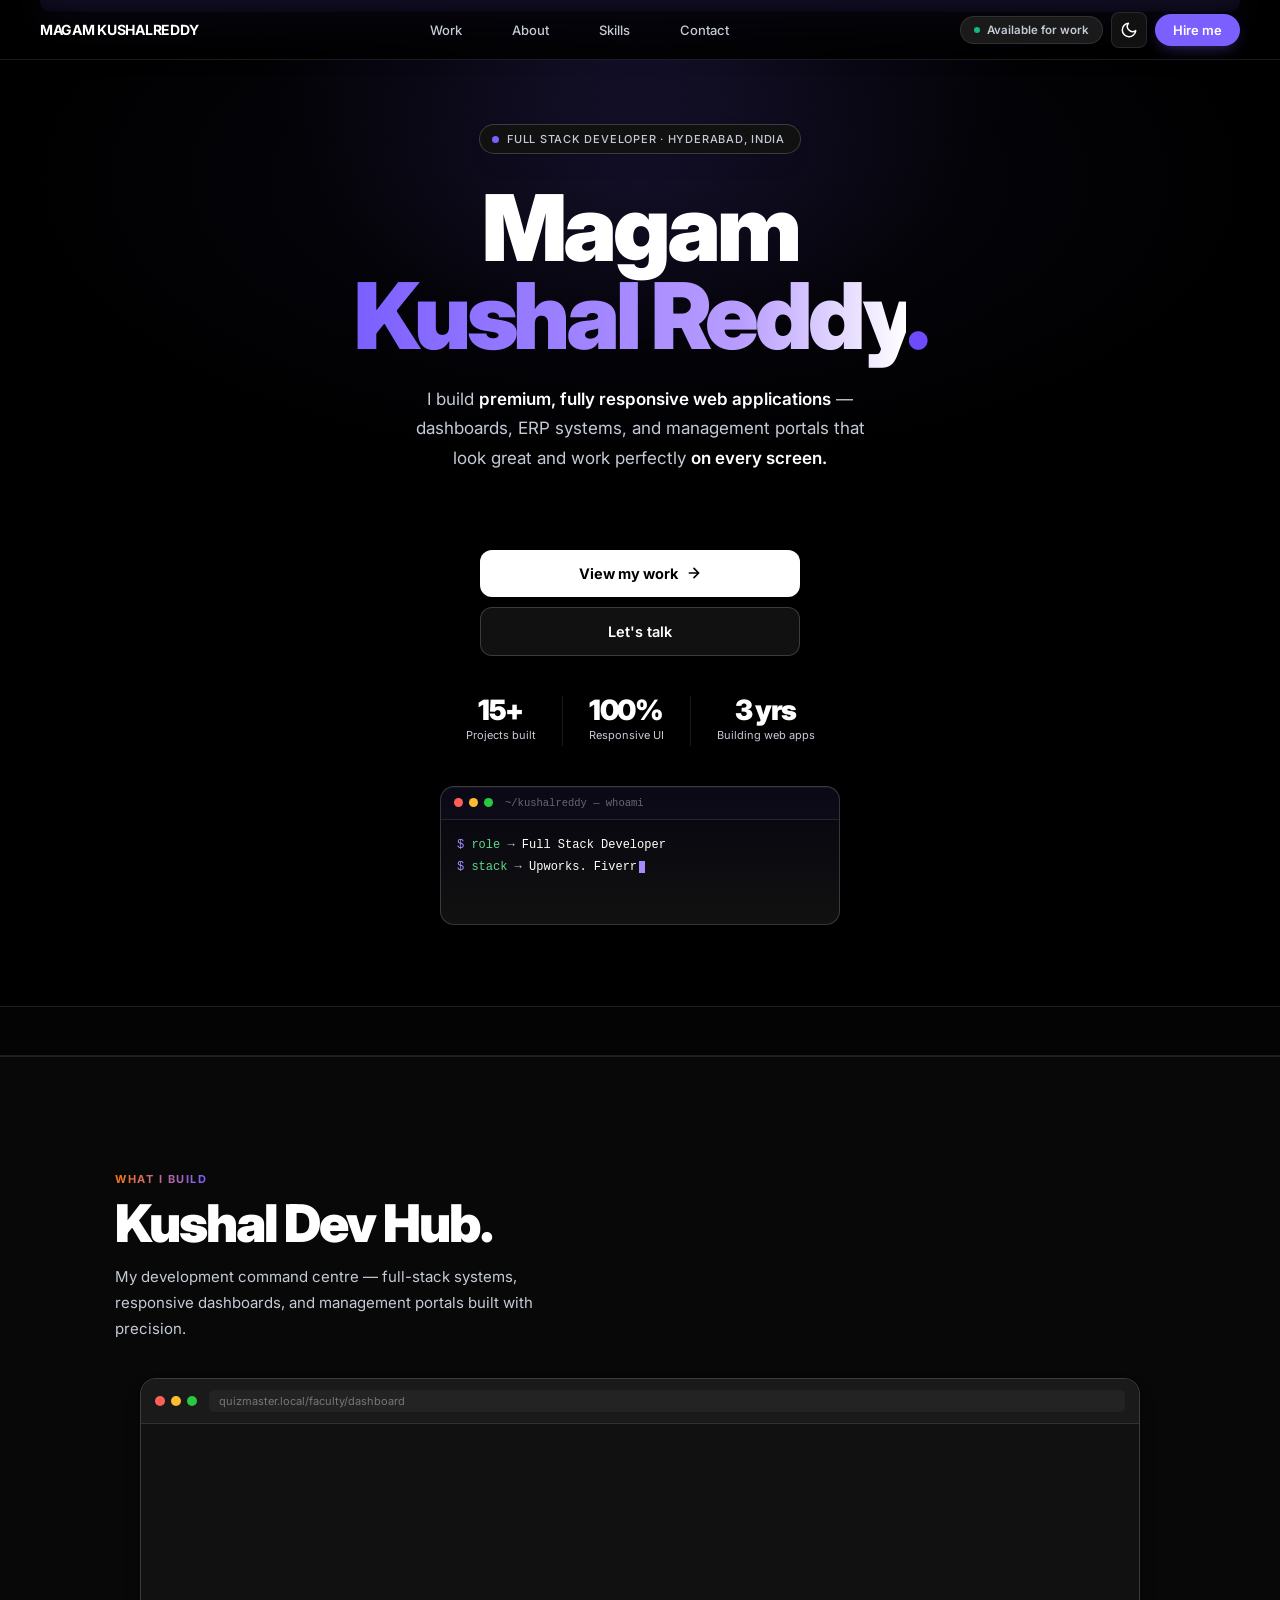
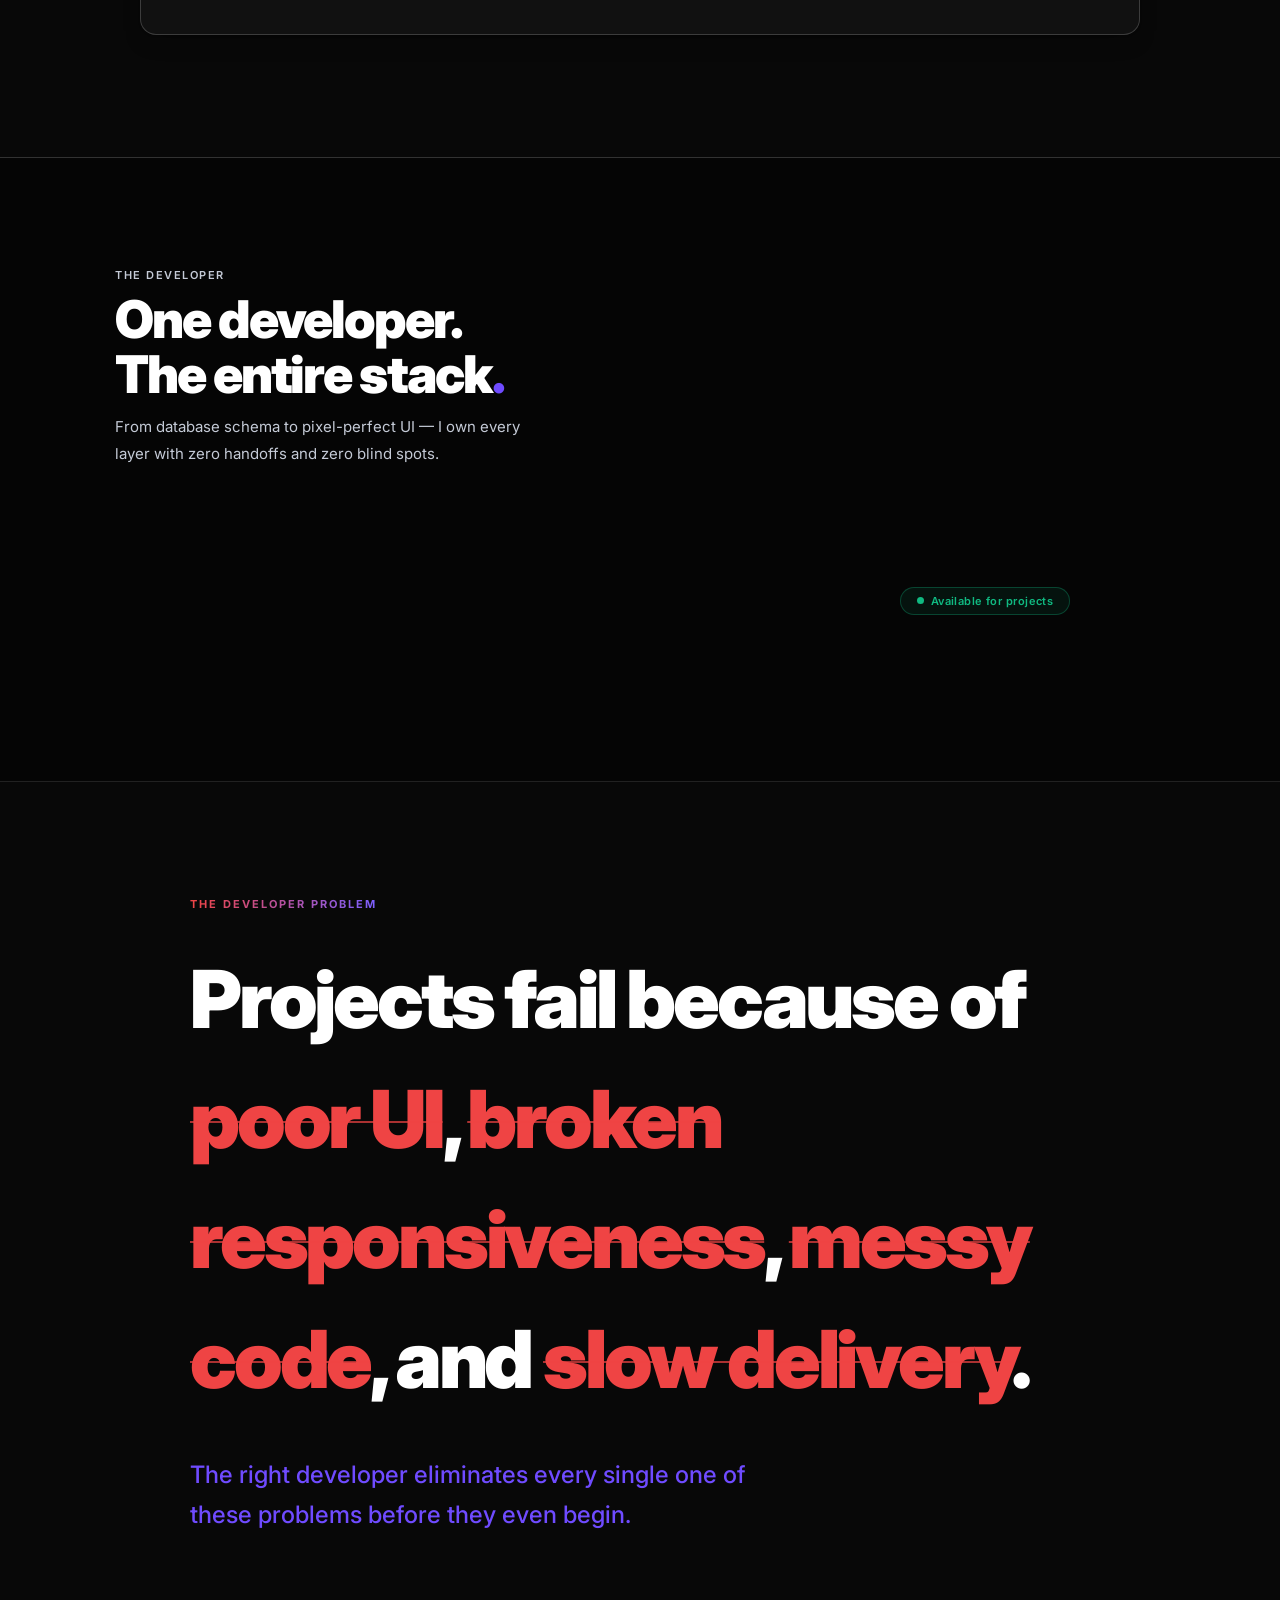
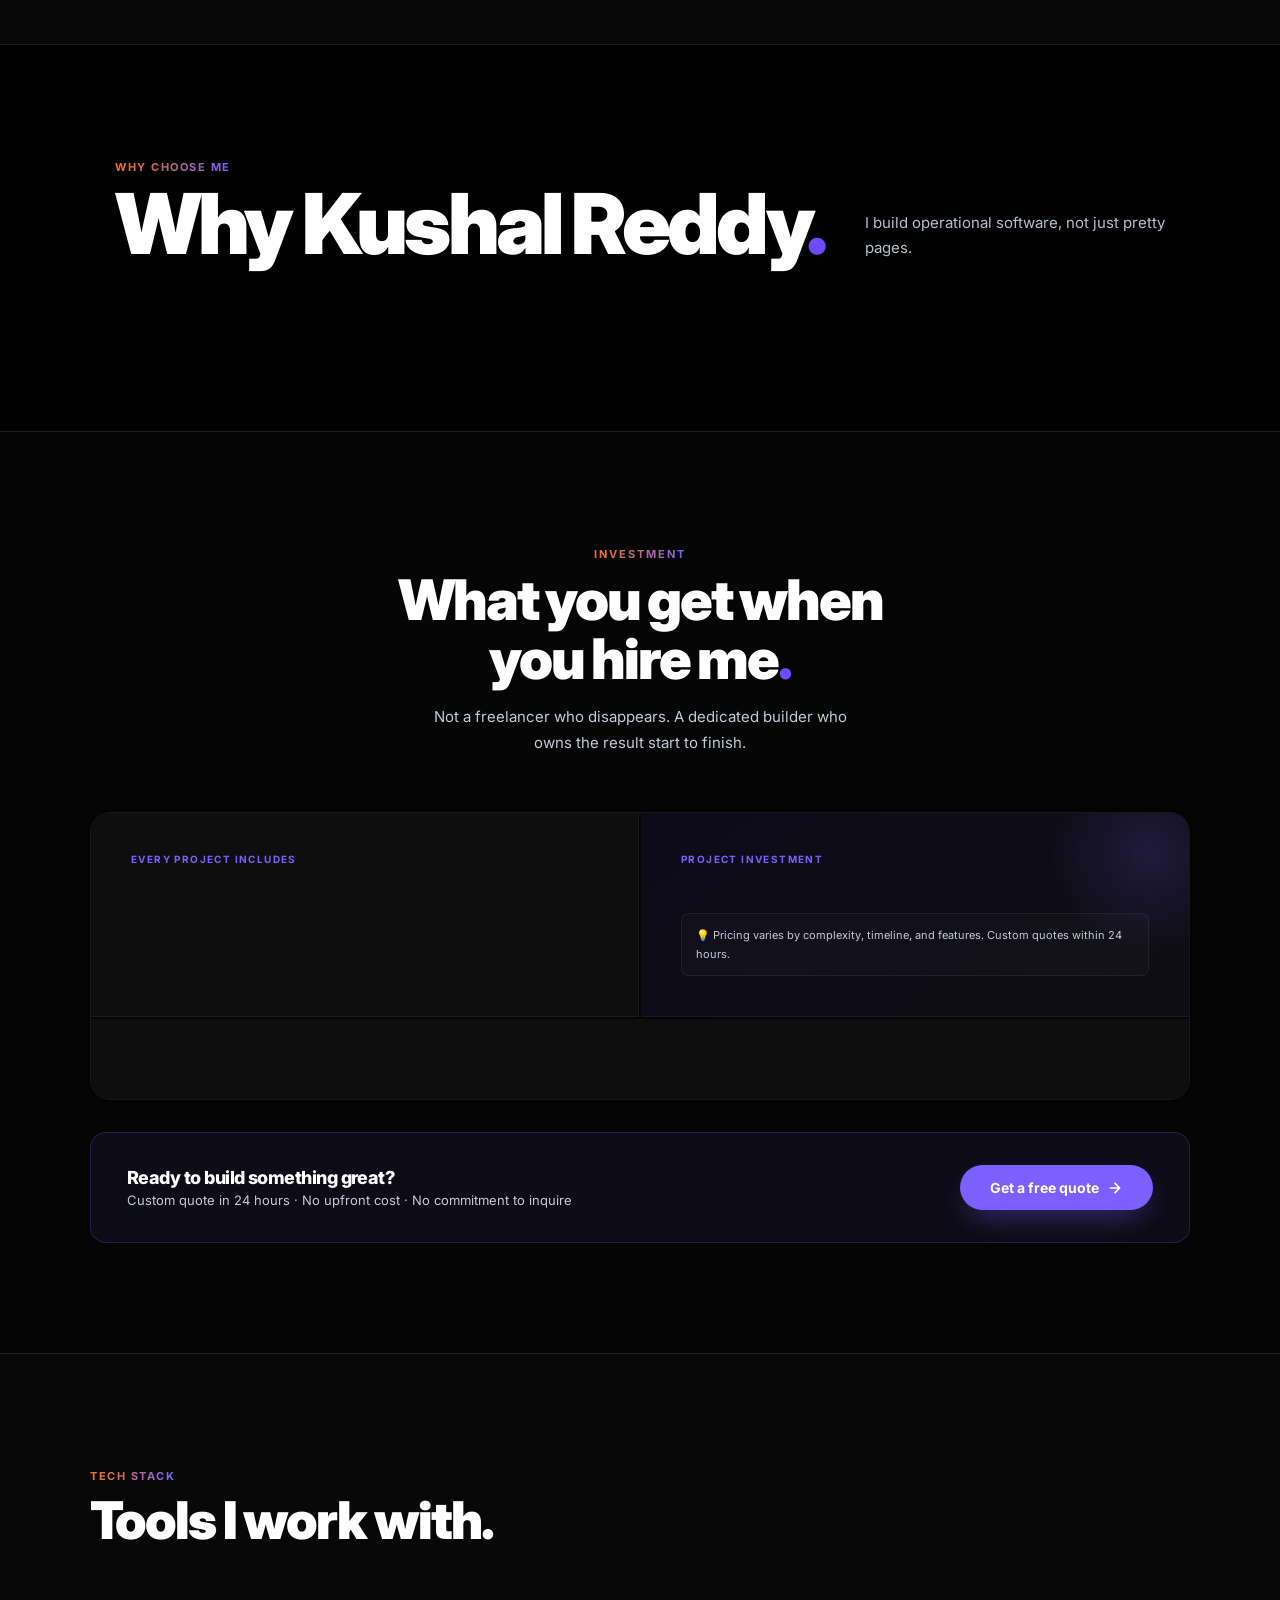
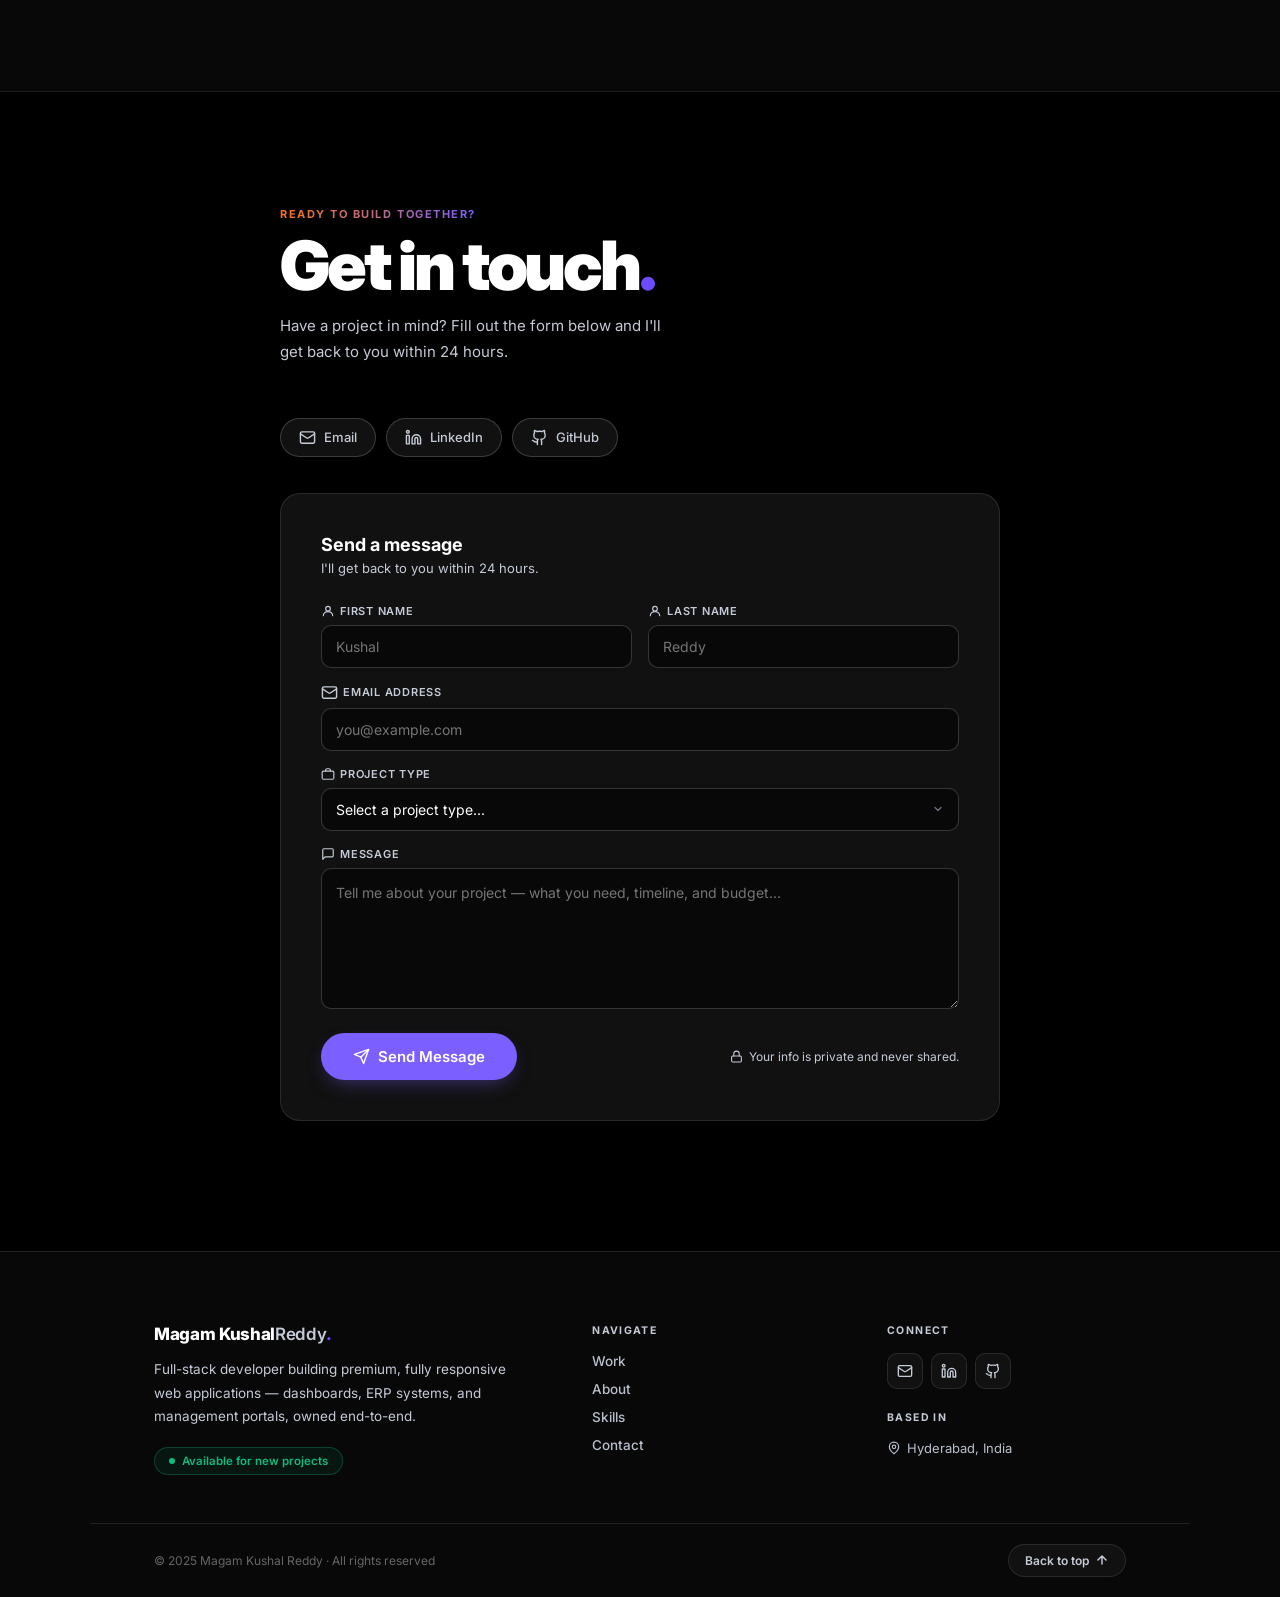
==== index.html @ d0360366 "Update fmt.Println message from 'Hello' to 'Goodbye'" ====
<!DOCTYPE html>
<html lang="en" data-theme="dark">
<head>
<meta charset="UTF-8">
<meta name="viewport" content="width=device-width, initial-scale=1.0">
<title>Magam Kushal Reddy — Full Stack Developer</title>
<style>
@import url('https://fonts.googleapis.com/css2?family=Inter:wght@300;400;500;600;700;800;900&display=swap');

:root{
  --pu:#7B5FFF;
  --plt:#6f4bff;
}
html[data-theme="light"]{
  --bg:#ffffff; --bg2:#ffffff; --bg3:#fafafa;
  --card:#ffffff; --card2:#f6f6f9;
  --bdr:rgba(15,15,25,0.08); --bdrm:rgba(15,15,25,0.14);
  --txt:#0b0b12; --mut:#666c7c; --dim:rgba(11,11,18,0.34);
  --mut2:#565c6e;
  --card-bg:#ffffff; --card-bg-hover:#faf9ff; --card-border:rgba(15,15,25,0.08);
  --nav-bg:rgba(255,255,255,0.82); --nav-bg-scrolled:rgba(255,255,255,0.96);
  --drawer-bg:rgba(255,255,255,0.98);
  --input-bg:#fbfbfd;
  --ticker-bg:#f6f6f9; --ticker-txt:rgba(11,11,18,0.55);
  --dev-bg:#ffffff;
  --hire-bg:#fbfbfd; --hire-card-bg:#ffffff; --hire-card-bdr:rgba(15,15,25,0.09); --hire-card-bdr2:rgba(15,15,25,0.07);
  --pricing-bg:linear-gradient(145deg,#faf9ff 0%,#f4f2ff 100%);
  --code-bg:#0d1117;
  --btn-bg:#f2f2f6;
  --bullet-bg:rgba(15,15,25,0.02); --bullet-bdr:rgba(15,15,25,0.06);
  --avatar-grad:linear-gradient(135deg,#f4f1ff 0%,#ffffff 100%);
  --avatar-ring:rgba(123,95,255,0.4);
  --avatar-shadow:0 0 0 8px #ffffff, 0 14px 34px rgba(123,95,255,0.18);
  --ring-color:rgba(123,95,255,0.28);
  --icon-shadow:0 6px 18px rgba(20,16,50,0.10), inset 0 1px 0 rgba(255,255,255,0.7);
  --bubble-bdr:rgba(15,15,25,0.09);
  --dotgrid:rgba(15,15,25,0.05);
  --avatar-icon-fill:#7B5FFF;
  --shadow-card:0 1px 2px rgba(20,16,50,0.04), 0 10px 26px -14px rgba(20,16,50,0.14);
  --shadow-lift:0 6px 16px rgba(123,95,255,0.10), 0 18px 40px -18px rgba(20,16,50,0.22);
  --shadow-btn:0 10px 24px -8px rgba(123,95,255,0.45);
  --shadow-nav:0 1px 0 rgba(15,15,25,0.06), 0 12px 30px -18px rgba(20,16,50,0.12);
}
html[data-theme="dark"]{
  --bg:#000000; --bg2:#080808; --bg3:#0d0d0d;
  --card:#111111; --card2:#1a1a1a;
  --bdr:rgba(255,255,255,0.10); --bdrm:rgba(255,255,255,0.18);
  --txt:#ffffff; --mut:#c4cad6; --dim:rgba(255,255,255,0.38);
  --mut2:#b8bfcc;
  --card-bg:#0f0f0f; --card-bg-hover:#121018; --card-border:rgba(255,255,255,0.09);
  --nav-bg:rgba(0,0,0,0.82); --nav-bg-scrolled:rgba(0,0,0,0.97);
  --drawer-bg:rgba(3,3,3,0.98);
  --input-bg:#080808;
  --ticker-bg:#040404; --ticker-txt:rgba(255,255,255,0.75);
  --dev-bg:#050505;
  --hire-bg:#050505; --hire-card-bg:#0e0e0e; --hire-card-bdr:rgba(255,255,255,0.08); --hire-card-bdr2:rgba(255,255,255,0.06);
  --pricing-bg:linear-gradient(145deg,#0d0b1a 0%,#0e0e14 100%);
  --code-bg:#0d1117;
  --btn-bg:#111111;
  --bullet-bg:rgba(255,255,255,0.02); --bullet-bdr:rgba(255,255,255,0.06);
  --avatar-grad:linear-gradient(135deg,#1a1a2e 0%,#0d0d1a 100%);
  --avatar-ring:rgba(123,95,255,0.55);
  --avatar-shadow:0 0 0 8px #000, 0 0 40px rgba(123,95,255,0.2);
  --ring-color:rgba(255,255,255,0.5);
  --icon-shadow:0 4px 18px rgba(0,0,0,0.6), inset 0 1px 0 rgba(255,255,255,0.12);
  --bubble-bdr:rgba(255,255,255,0.38);
  --dotgrid:rgba(255,255,255,0.06);
  --avatar-icon-fill:#a78bfa;
  --shadow-card:0 1px 2px rgba(0,0,0,0.3), 0 10px 26px -14px rgba(0,0,0,0.5);
  --shadow-lift:0 6px 20px rgba(123,95,255,0.18), 0 20px 44px -18px rgba(0,0,0,0.6);
  --shadow-btn:0 10px 26px -8px rgba(123,95,255,0.55);
  --shadow-nav:0 1px 0 rgba(255,255,255,0.06), 0 14px 32px -18px rgba(0,0,0,0.7);
}

*,*::before,*::after{box-sizing:border-box;margin:0;padding:0}
html{scroll-behavior:smooth;overflow-x:hidden;}
a{text-decoration:none;color:inherit}
button{font-family:inherit;cursor:pointer}
::selection{background:#7B5FFF33}
body{background:var(--bg);color:var(--txt);font-family:'Inter',system-ui,sans-serif;-webkit-font-smoothing:antialiased;overflow-x:hidden;transition:background .3s,color .3s;}
.icon{display:inline-block;flex-shrink:0;}


/* ── navbar availability badge ── */
.nav-status{display:none;align-items:center;gap:7px;font-size:11.5px;font-weight:600;color:var(--mut);padding:6px 13px;border-radius:999px;border:1px solid var(--bdr);background:var(--card2);white-space:nowrap;}
.nav-status .dot{width:6px;height:6px;border-radius:50%;background:#10b981;flex-shrink:0;}
@media(min-width:1024px){.nav-status{display:flex;}}

/* ── ambient cursor spotlight (subtle, non-interactive) ── */
.spotlight{position:fixed;top:0;left:0;width:520px;height:520px;border-radius:50%;pointer-events:none;transform:translate(-50%,-50%);z-index:0;background:radial-gradient(circle,rgba(123,95,255,0.06) 0%,transparent 70%);}
html[data-theme="dark"] .spotlight{background:radial-gradient(circle,rgba(123,95,255,0.10) 0%,transparent 70%);}

/* ── Relume-style gradient eyebrow ── */
.eyebrow-grad{font-size:11px;font-weight:700;letter-spacing:0.14em;text-transform:uppercase;margin-bottom:10px;background:linear-gradient(90deg,#f97316 0%,#7B5FFF 100%);-webkit-background-clip:text;-webkit-text-fill-color:transparent;background-clip:text;color:transparent;display:inline-block;}

/* ── Floating collaborator cursor (Work mock) ── */
@keyframes floatCursorIn{0%{opacity:0;transform:translate(18px,8px)}60%{opacity:1}100%{opacity:1;transform:translate(0,0)}}
@keyframes cursorBob{0%,100%{transform:translateY(0)}50%{transform:translateY(-5px)}}
.float-cursor{position:absolute;display:flex;align-items:center;gap:5px;pointer-events:none;animation:floatCursorIn .7s ease forwards, cursorBob 2.8s .7s ease-in-out infinite;z-index:10;}
.float-cursor-label{background:#7B5FFF;color:#fff;font-size:10px;font-weight:700;padding:3px 9px;border-radius:5px;white-space:nowrap;font-family:'Inter',system-ui,sans-serif;letter-spacing:0.01em;box-shadow:0 2px 8px rgba(123,95,255,0.45);}

/* ── Second collaborator cursor (amber) ── */
@keyframes floatCursorIn2{0%{opacity:0;transform:translate(-14px,12px)}70%{opacity:1}100%{opacity:1;transform:translate(0,0)}}
@keyframes cursorBob2{0%,100%{transform:translateY(0)}50%{transform:translateY(-4px)}}
.float-cursor2{position:absolute;display:flex;align-items:center;gap:5px;pointer-events:none;animation:floatCursorIn2 .8s .35s ease forwards, cursorBob2 3.1s 1.2s ease-in-out infinite;z-index:10;}
.float-cursor2-label{background:#f59e0b;color:#fff;font-size:10px;font-weight:700;padding:3px 9px;border-radius:5px;white-space:nowrap;font-family:'Inter',system-ui,sans-serif;}

/* ── animations ── */
@keyframes ticker{from{transform:translateX(0)}to{transform:translateX(-50%)}}
.t-track{display:flex;gap:40px;width:max-content;animation:ticker 32s linear infinite}
.t-wrap:hover .t-track{animation-play-state:paused}

@keyframes fadeUp{from{opacity:0;transform:translateY(26px)}to{opacity:1;transform:translateY(0)}}
@keyframes shimmer{0%{background-position:200% center}100%{background-position:-200% center}}
.shimmer-text{background:linear-gradient(90deg,#7B5FFF 0%,#9d7fff 35%,#1a1a2e 50%,#9d7fff 65%,#7B5FFF 100%);background-size:200% auto;-webkit-background-clip:text;-webkit-text-fill-color:transparent;background-clip:text;animation:shimmer 4s linear infinite}
html[data-theme="dark"] .shimmer-text{background:linear-gradient(90deg,#7B5FFF 0%,#b89dff 35%,#ffffff 50%,#b89dff 65%,#7B5FFF 100%);background-size:200% auto;-webkit-background-clip:text;-webkit-text-fill-color:transparent;background-clip:text;}
.fu{opacity:0;animation:fadeUp .65s ease forwards}
.fu1{animation-delay:.08s}.fu2{animation-delay:.16s}.fu3{animation-delay:.24s}.fu4{animation-delay:.32s}
.fu5{animation-delay:.4s}

.blink{animation:dotBlink 2.2s infinite}
@keyframes dotBlink{0%,100%{opacity:1}50%{opacity:0.3}}

@keyframes scrollPip{0%,100%{transform:translateY(0);opacity:1}55%{transform:translateY(10px);opacity:.2}}
.spip{animation:scrollPip 1.9s infinite}

.feat-bd{max-height:0;overflow:hidden;transition:max-height .32s ease,padding-bottom .26s ease}
.feat-bd.on{max-height:180px;padding-bottom:16px}

/* ── orbit responsive scaling: uniform transform keeps every
   trig-computed bubble position perfectly aligned at any size ── */
.orbit-wrap{display:flex;align-items:center;justify-content:center}
@media(max-width:360px){.orbit-wrap{transform:scale(0.68);transform-origin:center center;margin:-48px 0}}
@media(min-width:361px) and (max-width:480px){.orbit-wrap{transform:scale(0.78);transform-origin:center center;margin:-36px 0}}
@media(min-width:481px) and (max-width:600px){.orbit-wrap{transform:scale(0.88);transform-origin:center center;margin:-20px 0}}

@media(min-width:768px){.mob{display:none!important}.dsk{display:flex!important}.hire-btn{display:inline-flex!important}}
@media(max-width:767px){.dsk{display:none!important}.hire-btn{display:none!important}}
@media(min-width:640px){.wg{grid-template-columns:1fr 1fr!important}.namerow{grid-template-columns:1fr 1fr!important}}
@media(min-width:900px){.profile-layout{grid-template-columns:1fr 360px!important;align-items:center}}

/* ── Developer section: orbit-first on all narrow viewports ── */
@media(max-width:899px){
  .profile-card-wrap{order:-1;}
}
/* ── Developer section: 2-col cap-cards grid at medium widths ── */
@media(min-width:600px) and (max-width:899px){
  #cap-cards{display:grid!important;grid-template-columns:1fr 1fr;gap:10px;}
  #cap-cards .skill-pills-card{grid-column:1/-1;}
  #work-with-me-btn{grid-column:1/-1;align-self:start;}
  .profile-card-wrap{padding:clamp(8px,2vw,20px) clamp(8px,2vw,20px);}
  .status-pill{margin-top:16px;}
}
/* ── Developer section: compact orbit on small screens ── */
@media(max-width:599px){
  .profile-card-wrap{padding:0 0 8px;}
  .stats-grid{max-width:100%!important;width:100%;}
}

::-webkit-scrollbar{width:5px}
::-webkit-scrollbar-track{background:transparent}
::-webkit-scrollbar-thumb{background:var(--bdrm);border-radius:4px}

.nlnk:hover{color:var(--txt)!important}
.gbtn:hover{border-color:rgba(123,95,255,0.55)!important;color:var(--txt)!important;transform:translateY(-2px)!important}
.fbtn:hover{opacity:.9!important;transform:translateY(-2px)!important;box-shadow:var(--shadow-btn)!important;}
.flnk:hover{color:var(--pu)!important}

@media(max-width:700px){.hire-card-wide{grid-column:span 1 / span 1 !important}}
@media(min-width:701px){.hire-card-wide{grid-column:span 2 / span 2 !important}}

/* ── layout helpers ── */
.wrap{max-width:1100px;margin:0 auto;width:100%;}
.section-pad{padding:clamp(64px,9vw,110px) clamp(16px,5vw,64px);border-top:1px solid var(--bdr);position:relative;z-index:1;}
.eyebrow{font-size:11px;font-weight:600;letter-spacing:0.14em;text-transform:uppercase;color:var(--mut);margin-bottom:10px;}
.h2{font-size:clamp(30px,5.5vw,52px);font-weight:900;letter-spacing:-0.04em;line-height:1.07;color:var(--txt);margin-bottom:12px;}
.sub{font-size:15px;color:var(--mut);line-height:1.75;}
.btn-fill{display:inline-flex;align-items:center;gap:8px;padding:13px 26px;border-radius:999px;background:var(--pu);color:#fff;font-size:14px;font-weight:600;border:none;transition:opacity .15s,transform .15s,box-shadow .15s;box-shadow:0 8px 20px -8px rgba(123,95,255,0.5);}
.btn-ghost{display:inline-flex;align-items:center;gap:8px;padding:12px 22px;border-radius:999px;border:1px solid var(--bdrm);background:var(--card);color:var(--mut);font-size:14px;font-weight:500;transition:border-color .15s,color .15s,transform .15s;}
.input{width:100%;padding:12px 14px;border-radius:10px;border:1px solid var(--bdrm);background:var(--input-bg);color:var(--txt);font-size:14px;font-family:inherit;outline:none;transition:border-color .2s,box-shadow .2s;}
.input:focus{border-color:#7B5FFF;box-shadow:0 0 0 3px rgba(123,95,255,0.13);}

/* ── navbar ── */
.navbar{position:fixed;top:0;left:0;right:0;z-index:500;height:60px;display:flex;align-items:center;justify-content:space-between;padding:0 clamp(14px,4vw,40px);background:var(--nav-bg);backdrop-filter:blur(20px);-webkit-backdrop-filter:blur(20px);border-bottom:1px solid var(--bdr);transition:border-color .3s,background .3s,box-shadow .3s;}
.navbar.scrolled{background:var(--nav-bg-scrolled);border-bottom-color:transparent;box-shadow:var(--shadow-nav);}
.logo{font-size:14px;font-weight:700;letter-spacing:-0.02em;color:var(--txt);white-space:nowrap;}
.logo span{color:var(--plt);}
.nav-links{align-items:center;gap:26px;}
.nav-links button{font-size:13px;font-weight:500;color:var(--mut);background:none;border:none;transition:color .15s,background .15s;padding:7px 12px;border-radius:8px;}
.nav-actions{display:flex;align-items:center;gap:8px;}
.icon-btn{width:36px;height:36px;border-radius:8px;border:1px solid var(--bdr);background:var(--btn-bg);display:flex;align-items:center;justify-content:center;color:var(--txt);transition:background .2s,border-color .2s;flex-shrink:0;}
.icon-btn:hover{border-color:var(--bdrm);}
.hire-btn{padding:8px 18px;border-radius:999px;background:var(--pu);color:#fff;font-size:13px;font-weight:600;border:none;transition:opacity .15s,transform .15s,box-shadow .15s;box-shadow:0 6px 16px -6px rgba(123,95,255,0.5);}

.drawer{position:fixed;top:60px;left:0;right:0;z-index:490;background:var(--drawer-bg);backdrop-filter:blur(20px);border-bottom:1px solid var(--bdr);padding:12px clamp(14px,4vw,40px) 20px;display:flex;flex-direction:column;gap:2px;transform:translateY(-110%);transition:transform .28s cubic-bezier(.25,.46,.45,.94);box-shadow:var(--shadow-nav);}
.drawer.open{transform:translateY(0);}
.drawer button.nlnk{font-size:15px;font-weight:500;color:var(--mut);padding:12px 0;background:none;border:none;border-bottom:1px solid var(--bdr);text-align:left;display:block;width:100%;transition:color .15s;}
.drawer .drawer-cta{margin-top:14px;padding:13px;border-radius:10px;background:var(--pu);border:none;color:#fff;font-size:14px;font-weight:600;}

/* ── hero (v2 — rebuilt) ── */
.hero{
  min-height:100svh;min-height:100vh;
  display:grid;grid-template-rows:1fr auto;
  padding:clamp(84px,13vw,124px) clamp(16px,5vw,64px) clamp(28px,5vh,48px);
  position:relative;background:var(--bg);overflow:hidden;isolation:isolate;
}
.hero-dotgrid{position:absolute;inset:0;background-image:radial-gradient(var(--dotgrid) 1px,transparent 1px);background-size:26px 26px;pointer-events:none;z-index:0;mask-image:radial-gradient(ellipse 68% 55% at 50% 22%,#000 40%,transparent 100%);-webkit-mask-image:radial-gradient(ellipse 68% 55% at 50% 22%,#000 40%,transparent 100%);}
.hero-glow{position:absolute;top:-8%;left:50%;transform:translateX(-50%);width:min(760px,140vw);height:420px;background:radial-gradient(ellipse at 50% 0%,rgba(123,95,255,0.16) 0%,rgba(123,95,255,0.05) 45%,transparent 75%);pointer-events:none;z-index:0;}
.hero-inner{
  max-width:720px;margin:0 auto;width:100%;position:relative;z-index:1;
  display:grid;grid-template-columns:1fr;justify-items:center;text-align:center;align-self:center;
}
.hero-badge{display:inline-flex;align-items:center;gap:8px;padding:7px 15px 7px 12px;border:1px solid var(--bdrm);background:var(--card);border-radius:999px;font-size:11px;font-weight:500;color:var(--mut);letter-spacing:0.07em;text-transform:uppercase;margin-bottom:clamp(20px,4vh,30px);width:fit-content;box-shadow:var(--shadow-card);}
.hero-badge .dot{width:7px;height:7px;border-radius:50%;background:var(--pu);flex-shrink:0;}
.hero h1{font-size:clamp(42px,10vw,92px);font-weight:900;letter-spacing:-0.045em;line-height:0.96;margin-bottom:clamp(16px,3vh,24px);}
.hero h1 .line1{color:var(--txt);}
.hero p.lede{font-size:clamp(14.5px,1.9vw,17px);font-weight:400;color:var(--mut);line-height:1.75;max-width:480px;margin:0 auto clamp(28px,5vh,38px);}
.hero p.lede strong{color:var(--txt);font-weight:600;}

/* ── showcase gallery (redesigned fan cards) ── */
.showcase-wrap{position:relative;width:100%;max-width:600px;margin:0 auto clamp(22px,4vh,32px);padding-top:clamp(30px,5vw,42px);}
.showcase-track{display:flex;align-items:center;justify-content:center;}
.sc-card{
  --w:clamp(50px,12.5vw,96px);--h:clamp(74px,18.5vw,144px);
  position:relative;width:var(--w);height:var(--h);border-radius:clamp(10px,2vw,15px);overflow:hidden;flex-shrink:0;
  background:var(--card2);border:1px solid var(--bdr);
  box-shadow:0 10px 22px -8px rgba(0,0,0,0.35);
  transform:rotate(var(--r,0deg));
  transition:transform .35s cubic-bezier(.22,1,.36,1),box-shadow .35s;
  margin-left:clamp(-20px,-4.5vw,-13px);
}
.sc-card:first-child{margin-left:0;}
.sc-card img{width:100%;height:100%;object-fit:cover;display:block;}
.sc-card.sc-main{
  --w:clamp(66px,16.5vw,126px);--h:clamp(99px,24vw,184px);
  z-index:5;box-shadow:0 20px 40px -10px rgba(0,0,0,0.5);
  transform:translateY(clamp(-14px,-2.5vw,-10px)) rotate(0deg);
  border-color:rgba(123,95,255,0.35);
}
.showcase-wrap:hover .sc-card{transform:translateY(-5px) rotate(var(--r,0deg));}
.showcase-wrap:hover .sc-card.sc-main{transform:translateY(clamp(-20px,-3.5vw,-16px)) rotate(0deg);}
.sc-tag{position:absolute;top:0;font-size:clamp(10px,1.5vw,12px);font-weight:700;color:#fff;padding:6px 12px;border-radius:999px 999px 999px 3px;white-space:nowrap;z-index:6;box-shadow:0 8px 16px -6px rgba(0,0,0,0.4);backdrop-filter:blur(6px);}
.sc-tag-left{left:2%;background:#3b82f6;transform:rotate(-5deg);}
.sc-tag-right{right:2%;background:#7B5FFF;transform:rotate(4deg);}
.showcase-dots{display:flex;align-items:center;justify-content:center;gap:6px;margin-top:clamp(16px,3vw,22px);}
.sc-dot{width:7px;height:7px;border-radius:999px;background:var(--bdrm);transition:width .25s,background .25s;}
.sc-dot.active{width:20px;background:var(--pu);}

/* ── CTAs ── */
.hero-ctas-fan{display:flex;flex-direction:column;align-items:center;width:100%;max-width:320px;margin:0 auto clamp(30px,5vh,40px);gap:10px;}
.hero-cta-primary{width:100%;display:inline-flex;align-items:center;justify-content:center;gap:8px;padding:15px 26px;border-radius:12px;background:var(--txt);color:var(--bg);font-size:14.5px;font-weight:700;border:none;transition:opacity .18s,transform .18s,box-shadow .18s;box-shadow:0 1px 0 rgba(255,255,255,0.15) inset;}
.hero-cta-primary:hover{opacity:.88;transform:translateY(-2px);}
.hero-cta-secondary{width:100%;display:inline-flex;align-items:center;justify-content:center;gap:8px;padding:15px 26px;border-radius:12px;background:var(--card);color:var(--txt);font-size:14.5px;font-weight:600;border:1px solid var(--bdrm);transition:border-color .18s,transform .18s,background .18s;}
.hero-cta-secondary:hover{border-color:rgba(123,95,255,0.55);background:rgba(123,95,255,0.06);transform:translateY(-2px);}

/* ── stats ── */
.hero-stats{display:flex;flex-wrap:wrap;justify-content:center;margin-bottom:clamp(30px,5vh,40px);}
.hero-stat{padding-bottom:4px;}
.hero-stat.div{padding-right:26px;margin-right:26px;border-right:1px solid var(--bdr);}
.hero-stat .n{font-size:clamp(21px,3.3vw,28px);font-weight:900;letter-spacing:-0.05em;line-height:1;}
.hero-stat .l{font-size:11px;color:var(--mut);margin-top:4px;}

/* ── signature terminal card (fixed-width — never stretches) ── */
.term-wrap{width:100%;max-width:400px;margin:0 auto;flex:none;}
.term-card{
  width:100%;border-radius:14px;border:1px solid var(--bdrm);
  background:linear-gradient(180deg,rgba(123,95,255,0.06) 0%,var(--card) 100%);
  backdrop-filter:blur(16px);-webkit-backdrop-filter:blur(16px);
  box-shadow:0 1px 0 rgba(255,255,255,0.05) inset,var(--shadow-card);
  overflow:hidden;text-align:left;
}
.term-bar{display:flex;align-items:center;gap:6px;padding:10px 13px;border-bottom:1px solid var(--bdr);background:rgba(123,95,255,0.03);}
.term-dot{width:9px;height:9px;border-radius:50%;flex-shrink:0;}
.term-title{margin-left:6px;font-size:10.5px;font-family:'Courier New',monospace;color:var(--dim);overflow:hidden;text-overflow:ellipsis;white-space:nowrap;}
.term-body{padding:14px 16px 16px;font-family:'Courier New',monospace;font-size:12px;line-height:1.85;min-height:104px;}
.term-line{color:var(--mut);white-space:pre-wrap;word-break:break-word;}
.term-line .prompt{color:#a78bfa;}
.term-line .key{color:#5fd68a;}
.term-line .val{color:var(--txt);}
.term-cursor{display:inline-block;width:6px;height:12px;background:#a78bfa;vertical-align:middle;margin-left:2px;}

/* ── scroll cue ── */
.scroll-cue{display:flex;align-items:center;gap:8px;color:var(--dim);justify-self:center;position:relative;z-index:1;}
.scroll-pill{width:24px;height:38px;border:1.5px solid var(--dim);border-radius:12px;display:flex;align-items:flex-start;justify-content:center;padding:5px;flex-shrink:0;}
.scroll-pill .pip{width:4px;height:8px;background:var(--dim);border-radius:2px;}
.scroll-cue span{font-size:10px;letter-spacing:0.12em;text-transform:uppercase;}

@media(max-width:480px){
  .sc-card:nth-child(1){display:none;}
  .sc-card:nth-child(2){margin-left:0;}
}
@media(max-width:360px){
  .sc-card:nth-child(6){display:none;}
}
@media(max-height:700px){
  .hero{padding-top:78px;padding-bottom:18px;}
  .scroll-cue{display:none;}
}

/* ── ticker ── */
.t-wrap{padding:24px 0;background:var(--ticker-bg);border-top:1px solid var(--bdr);border-bottom:1px solid var(--bdr);overflow:hidden;}
.t-item{display:flex;align-items:center;gap:10px;white-space:nowrap;}
.t-item span.label{font-size:12px;font-weight:600;color:var(--ticker-txt);letter-spacing:0.05em;}
.t-item span.sep{width:4px;height:4px;border-radius:50%;background:var(--pu);opacity:.8;flex-shrink:0;}

/* ── work / browser mock ── */
.browser{border-radius:16px;border:1px solid var(--bdrm);overflow:hidden;background:var(--card);margin-bottom:10px;box-shadow:var(--shadow-card);}
.browser-bar{background:var(--card2);padding:11px 14px;display:flex;align-items:center;gap:6px;border-bottom:1px solid var(--bdr);}
.browser-bar .dot{width:10px;height:10px;border-radius:50%;flex-shrink:0;}
.browser-url{margin-left:6px;flex:1;border-radius:5px;padding:4px 10px;font-size:11px;color:var(--dim);overflow:hidden;text-overflow:ellipsis;white-space:nowrap;background:rgba(15,15,25,0.05);}
html[data-theme="dark"] .browser-url{background:rgba(255,255,255,0.04);}
.browser-body{min-height:220px;}

.mock-pad{padding:14px;}
.mock-stats3{display:grid;grid-template-columns:repeat(3,1fr);gap:8px;margin-bottom:10px;}
.mock-stat-card{background:var(--card2);border:1px solid var(--bdr);border-radius:10px;padding:10px;}
.mock-stat-card .l{font-size:9px;color:var(--mut);margin-bottom:3px;}
.mock-stat-card .v{font-size:20px;font-weight:900;letter-spacing:-0.04em;color:var(--txt);}
.mock-stat-card .tag{font-size:9px;font-weight:600;margin-top:3px;}
.mock-grid2{display:grid;grid-template-columns:1.6fr 1fr;gap:8px;}
.mock-chart-card{background:var(--card2);border:1px solid var(--bdr);border-radius:10px;padding:10px;}
.mock-chart-card .l{font-size:9px;color:var(--mut);margin-bottom:7px;}
.bars{display:flex;align-items:flex-end;gap:4px;height:52px;}
.bars .bar{flex:1;border-radius:3px 3px 0 0;background:linear-gradient(to top,#7B5FFF,#9B82FF99);}
.donut-card{background:var(--card2);border:1px solid var(--bdr);border-radius:10px;padding:10px;display:flex;flex-direction:column;align-items:center;justify-content:center;}
.donut-card .l{font-size:9px;color:var(--mut);margin-bottom:6px;}
.donut{width:42px;height:42px;border-radius:50%;border:7px solid #7B5FFF;border-right-color:transparent;border-bottom-color:#6366f155;transform:rotate(-20deg);}
.donut-card .pct{font-size:9px;font-weight:700;color:#7B5FFF;margin-top:7px;}

.api-list{display:flex;flex-direction:column;gap:6px;}
.api-row{background:var(--card2);border:1px solid var(--bdr);border-radius:8px;padding:8px 10px;display:flex;align-items:center;justify-content:space-between;gap:8px;}
.api-row .name{font-size:9px;font-weight:600;color:var(--txt);}
.api-row .sub{font-size:8px;color:var(--mut);margin-top:2px;}
.api-row .badge{font-size:8px;font-weight:600;padding:2px 7px;border-radius:4px;flex-shrink:0;}

.ui-mock-top{display:grid;grid-template-columns:1fr 1fr;gap:8px;margin-bottom:8px;}
.ui-mock-box{border-radius:10px;padding:10px;}
.ui-mock-box .l{font-size:9px;margin-bottom:4px;}
.ui-mock-box .v{font-size:10px;font-weight:600;}
.ui-mock-list{display:flex;flex-direction:column;gap:6px;}
.ui-mock-row{background:var(--card2);border-radius:8px;padding:8px 10px;display:flex;justify-content:space-between;align-items:center;}
.ui-mock-row .n{font-size:9px;font-weight:600;color:var(--txt);}
.ui-mock-row .s{font-size:8px;color:var(--mut);margin-top:1px;}
.ui-mock-row .badge{font-size:8px;padding:2px 7px;border-radius:4px;}

.code-box{border-radius:10px;padding:14px 16px;font-family:'Courier New',monospace;font-size:10.5px;line-height:1.85;color:#8b949e;background:var(--code-bg);}
.code-box .comment{color:#555;}
.code-box .ok{color:#3fb950;}

.feat-item{border-radius:14px;overflow:hidden;transition:border-color .2s,background .2s;border:1px solid var(--bdr);background:var(--card);margin-bottom:8px;}
.feat-item:last-child{margin-bottom:0;}
.feat-head{width:100%;padding:15px 16px;display:flex;align-items:center;gap:13px;background:transparent;border:none;text-align:left;}
.feat-ic{width:38px;height:38px;flex-shrink:0;border-radius:10px;border:1px solid var(--bdr);display:flex;align-items:center;justify-content:center;color:var(--mut);transition:all .2s;background:rgba(15,15,25,0.03);}
html[data-theme="dark"] .feat-ic{background:rgba(255,255,255,0.04);}
.feat-label{font-size:14px;font-weight:600;color:var(--txt);flex:1;text-align:left;}
.feat-chev{color:var(--mut);transition:transform .26s;flex-shrink:0;display:flex;}
.feat-chev.on{transform:rotate(180deg);}
.feat-bd p{font-size:13px;color:var(--mut);line-height:1.78;padding:0 16px;}

/* ── developer section ── */
.dev-section{background:var(--dev-bg);border-top:1px solid var(--bdrm);padding:clamp(64px,9vw,110px) clamp(16px,5vw,64px);}
.profile-layout{display:grid;grid-template-columns:1fr;gap:clamp(32px,5vw,56px);align-items:start;}
.cap-cards{display:flex;flex-direction:column;gap:12px;}
.cap-card{padding:clamp(20px,3vw,28px);border-radius:16px;background:var(--card-bg);border:1px solid var(--card-border);display:grid;grid-template-columns:56px 1fr;gap:18px;align-items:start;transition:border-color .2s,box-shadow .2s;box-shadow:var(--shadow-card);}
.cap-icon{width:48px;height:48px;border-radius:12px;display:flex;align-items:center;justify-content:center;flex-shrink:0;}
.cap-title{font-size:clamp(14px,2vw,16px);font-weight:700;color:var(--txt);margin-bottom:7px;letter-spacing:-0.01em;}
.cap-desc{font-size:13px;color:var(--mut2);line-height:1.75;}
.skill-pills-card{padding:clamp(18px,2.5vw,24px) clamp(20px,3vw,28px);border-radius:16px;background:var(--card-bg);border:1px solid var(--card-border);box-shadow:var(--shadow-card);}
.skill-pills-title{font-size:10px;font-weight:700;letter-spacing:0.13em;text-transform:uppercase;color:var(--mut);margin-bottom:14px;}
.skill-pills{display:flex;flex-wrap:wrap;gap:7px;}
.skill-pill{display:inline-flex;align-items:center;gap:5px;padding:5px 12px;border-radius:999px;font-size:12px;font-weight:600;}
.skill-pill .dot{width:4px;height:4px;border-radius:50%;flex-shrink:0;}

.profile-card-wrap{display:flex;flex-direction:column;align-items:center;justify-content:center;padding:clamp(24px,4vw,48px) clamp(16px,3vw,32px);}

/* orbit: fixed 300x300 coordinate space; bubbles positioned via
   exact trig in JS so nothing is ever off-ring or lopsided. */
.orbit{position:relative;width:300px;height:300px;flex-shrink:0;}
.orbit-ring{position:absolute;inset:0;border-radius:50%;border:2px dashed var(--ring-color);pointer-events:none;z-index:1;}
.orbit-ring-accent{position:absolute;inset:-14px;border-radius:50%;border:1px solid var(--bdr);pointer-events:none;z-index:0;}
.bubble{position:absolute;width:46px;height:46px;margin:-23px 0 0 -23px;border-radius:50%;background:#ffffff;border:1.5px solid var(--bubble-bdr);display:flex;align-items:center;justify-content:center;padding:6px;box-shadow:var(--icon-shadow);z-index:4;transition:border-color .22s ease,box-shadow .22s ease,transform .2s ease;}
.bubble:hover{border-color:#7B5FFF;box-shadow:0 0 0 3px rgba(123,95,255,0.18), 0 10px 26px rgba(123,95,255,0.4);transform:scale(1.1);}
.avatar-circle{position:absolute;top:50%;left:50%;transform:translate(-50%,-50%);width:190px;height:190px;border-radius:50%;border:2px solid var(--avatar-ring);background:var(--avatar-grad);display:flex;flex-direction:column;align-items:center;justify-content:center;gap:8px;box-shadow:var(--avatar-shadow);z-index:5;}
.avatar-circle svg{width:50px;height:50px;color:var(--avatar-icon-fill);}
html[data-theme="dark"] .avatar-circle svg{opacity:0.65;}
html[data-theme="light"] .avatar-circle svg{opacity:0.5;}
.avatar-name{font-size:13px;font-weight:800;letter-spacing:-0.02em;color:var(--txt);line-height:1;}
.avatar-role{font-size:9px;font-weight:700;color:#7B5FFF;letter-spacing:0.08em;text-transform:uppercase;}
.status-pill{display:flex;align-items:center;justify-content:center;gap:7px;margin-top:32px;padding:6px 16px;border-radius:999px;border:1px solid rgba(16,185,129,0.3);background:rgba(16,185,129,0.08);}
.status-pill .dot{width:7px;height:7px;border-radius:50%;background:#10b981;display:inline-block;flex-shrink:0;}
.status-pill span.txt{font-size:11px;color:#10b981;font-weight:600;letter-spacing:0.04em;}

.stats-grid{width:100%;max-width:300px;display:grid;grid-template-columns:1fr 1fr;gap:10px;}
.stat-card{border-radius:14px;border:1px solid var(--card-border);background:var(--card-bg);padding:16px 12px;text-align:center;transition:border-color .2s,box-shadow .2s;box-shadow:var(--shadow-card);}
.stat-card .n{font-size:clamp(22px,3.5vw,28px);font-weight:900;letter-spacing:-0.05em;line-height:1;margin-bottom:4px;}
.stat-card .l{font-size:11px;color:var(--mut2);font-weight:500;line-height:1.3;}

/* ── problem section ── */
.problem-h2{font-size:clamp(32px,7.5vw,80px);font-weight:900;letter-spacing:-0.04em;color:var(--txt);max-width:860px;margin-bottom:36px;line-height:1.5;}
.problem-h2 .strike{color:#ef4444;text-decoration:line-through;text-decoration-thickness:2px;text-decoration-color:rgba(239,68,68,0.7);}
.problem-lede{font-size:clamp(16px,2.4vw,24px);font-weight:500;color:var(--plt);max-width:580px;line-height:1.65;}

/* ── why kushal ── */
.why-header{display:flex;flex-wrap:wrap;align-items:flex-end;justify-content:space-between;gap:16px;margin-bottom:clamp(36px,5vw,56px);}
.why-header h2{font-size:clamp(36px,8vw,84px);font-weight:900;letter-spacing:-0.045em;line-height:0.96;color:var(--txt);margin-bottom:0;}
.why-header p{font-size:15px;color:var(--mut2);max-width:300px;line-height:1.7;margin-bottom:4px;}
.why-card{padding:clamp(24px,3.5vw,36px) clamp(20px,3vw,32px);border-radius:16px;background:var(--card-bg);border:1px solid var(--card-border);display:grid;grid-template-columns:56px 1fr;gap:20px;align-items:start;transition:border-color .2s,box-shadow .2s;box-shadow:var(--shadow-card);}
.why-badge{width:48px;height:48px;border-radius:12px;background:rgba(123,95,255,0.1);border:1px solid rgba(123,95,255,0.25);display:flex;align-items:center;justify-content:center;flex-shrink:0;}
html[data-theme="dark"] .why-badge{background:rgba(123,95,255,0.15);border-color:rgba(123,95,255,0.35);}
.why-badge span{font-size:15px;font-weight:800;letter-spacing:-0.03em;color:#7B5FFF;}
.why-title{font-size:clamp(15px,2vw,17px);font-weight:700;color:var(--txt);margin-bottom:8px;letter-spacing:-0.01em;}
.why-desc{font-size:14px;color:var(--mut2);line-height:1.75;}

/* ── hire section ── */
.hire-section{background:var(--hire-bg);border-top:1px solid var(--bdr);padding:clamp(64px,9vw,110px) clamp(16px,5vw,64px);}
.hire-header{text-align:center;margin-bottom:clamp(40px,6vw,56px);}
.hire-header h2{font-size:clamp(30px,5.5vw,56px);font-weight:900;letter-spacing:-0.04em;line-height:1.06;color:var(--txt);margin-bottom:14px;}
.hire-header p{font-size:15px;color:var(--mut);max-width:440px;margin:0 auto;line-height:1.75;}
.hire-grid{display:grid;grid-template-columns:repeat(auto-fit,minmax(300px,1fr));gap:2px;border-radius:20px;overflow:hidden;border:1px solid var(--hire-card-bdr);margin-bottom:32px;box-shadow:var(--shadow-card);}
.hire-card{background:var(--hire-card-bg);padding:clamp(28px,4vw,40px);}
.hire-card.b{border-right:1px solid var(--hire-card-bdr2);border-bottom:1px solid var(--hire-card-bdr2);}
.hire-card.c{border-bottom:1px solid var(--hire-card-bdr2);}
.hire-eyebrow{font-size:10px;font-weight:700;letter-spacing:0.14em;text-transform:uppercase;margin-bottom:20px;}
.includes-list{display:flex;flex-direction:column;gap:14px;}
.includes-row{display:flex;align-items:flex-start;gap:12px;}
.includes-check{width:18px;height:18px;border-radius:50%;background:rgba(123,95,255,0.1);border:1px solid rgba(123,95,255,0.28);display:flex;align-items:center;justify-content:center;flex-shrink:0;margin-top:1px;}
.includes-t{font-size:13px;font-weight:600;color:var(--txt);line-height:1.3;}
.includes-s{font-size:12px;color:var(--mut);margin-top:2px;}

.pricing-card{background:var(--pricing-bg);padding:clamp(28px,4vw,40px);position:relative;overflow:hidden;}
.pricing-glow{position:absolute;top:-60px;right:-60px;width:200px;height:200px;background:radial-gradient(circle,rgba(123,95,255,0.16) 0%,transparent 70%);pointer-events:none;}
.price-rows{display:flex;flex-direction:column;gap:12px;margin-bottom:28px;}
.price-row{display:flex;align-items:center;justify-content:space-between;gap:12px;padding:12px 14px;border-radius:10px;border:1px solid var(--hire-card-bdr2);background:rgba(15,15,25,0.025);}
html[data-theme="dark"] .price-row{background:rgba(255,255,255,0.03);}
.price-row.popular{border-color:rgba(123,95,255,0.3);background:rgba(123,95,255,0.07);}
html[data-theme="dark"] .price-row.popular{background:rgba(123,95,255,0.12);}
.price-type{font-size:12px;font-weight:600;color:var(--txt);}
.price-amt{font-size:11px;color:var(--mut);margin-top:1px;}
.price-tag{font-size:9px;font-weight:700;letter-spacing:0.08em;text-transform:uppercase;padding:3px 8px;border-radius:999px;background:rgba(123,95,255,0.16);color:#7B5FFF;flex-shrink:0;}
.price-note{font-size:11px;color:var(--mut);line-height:1.7;padding:12px 14px;border-radius:8px;border:1px solid var(--hire-card-bdr2);background:rgba(15,15,25,0.02);}
html[data-theme="dark"] .price-note{background:rgba(255,255,255,0.02);}

.timeline-grid{display:grid;grid-template-columns:repeat(auto-fit,minmax(180px,1fr));gap:clamp(20px,3vw,36px);}
.timeline-stat{font-size:clamp(28px,4vw,42px);font-weight:900;letter-spacing:-0.05em;color:var(--txt);line-height:1;margin-bottom:8px;}
.timeline-label{font-size:10px;font-weight:700;letter-spacing:0.1em;text-transform:uppercase;color:#7B5FFF;margin-bottom:6px;}
.timeline-desc{font-size:12px;color:var(--mut);line-height:1.65;}

.cta-row{display:flex;flex-wrap:wrap;align-items:center;justify-content:space-between;gap:20px;padding:clamp(20px,3vw,32px) clamp(20px,3vw,36px);border-radius:16px;border:1px solid rgba(123,95,255,0.22);background:rgba(123,95,255,0.05);}
html[data-theme="dark"] .cta-row{background:rgba(123,95,255,0.07);}
.cta-title{font-size:18px;font-weight:800;letter-spacing:-0.03em;color:var(--txt);margin-bottom:4px;}
.cta-sub{font-size:13px;color:var(--mut);}
.cta-btn{display:inline-flex;align-items:center;gap:8px;padding:14px 30px;border-radius:999px;background:#7B5FFF;color:#fff;font-size:14px;font-weight:700;border:none;transition:opacity .15s,transform .15s;flex-shrink:0;box-shadow:0 12px 30px -8px rgba(123,95,255,0.45);}

/* ── stack ── */
.stack-grid{display:grid;grid-template-columns:repeat(auto-fill,minmax(130px,1fr));gap:10px;}
.stack-item{background:var(--card);border:1px solid var(--bdr);border-radius:10px;padding:13px 14px;display:flex;align-items:center;gap:10px;transition:border-color .2s,box-shadow .2s;box-shadow:var(--shadow-card);}
.stack-item .dot{width:8px;height:8px;border-radius:50%;flex-shrink:0;}
.stack-item span.name{font-size:13px;font-weight:600;color:var(--txt);}

/* ── contact ── */
.contact-links{display:flex;flex-wrap:wrap;gap:10px;margin-bottom:36px;}
.contact-link{display:inline-flex;align-items:center;gap:8px;padding:10px 18px;border-radius:999px;border:1px solid var(--bdrm);background:var(--card);color:var(--mut);font-size:13px;font-weight:500;transition:border-color .2s,color .2s,box-shadow .2s;}
.contact-link:hover{border-color:rgba(123,95,255,0.5);box-shadow:var(--shadow-card);}
.contact-box{background:var(--card);border:1px solid var(--bdr);border-radius:20px;padding:clamp(24px,5vw,40px);box-shadow:var(--shadow-card);}
.contact-box h3{font-size:18px;font-weight:700;color:var(--txt);margin-bottom:5px;}
.contact-box>p{font-size:13px;color:var(--mut);margin-bottom:28px;}
.form-row{display:grid;grid-template-columns:1fr;gap:16px;}
.form-group label{font-size:11px;font-weight:600;color:var(--mut);display:flex;align-items:center;gap:5px;margin-bottom:7px;letter-spacing:0.07em;text-transform:uppercase;}
.form-footer{display:flex;align-items:center;justify-content:space-between;flex-wrap:wrap;gap:14px;margin-top:4px;}
.form-privacy{display:flex;align-items:center;gap:6px;font-size:12px;color:var(--mut);}
.success-box{display:flex;align-items:center;gap:14px;padding:clamp(24px,4vw,36px);border:1px solid rgba(16,185,129,0.22);border-radius:14px;background:rgba(16,185,129,0.06);}
.success-title{font-size:16px;font-weight:700;color:var(--txt);}
.success-sub{font-size:13px;color:var(--mut);margin-top:3px;}
select.input{appearance:none;background-image:url("data:image/svg+xml,%3Csvg xmlns='http://www.w3.org/2000/svg' width='12' height='12' viewBox='0 0 24 24' fill='none' stroke='%236b7280' stroke-width='2.5' stroke-linecap='round' stroke-linejoin='round'%3E%3Cpath d='m6 9 6 6 6-6'/%3E%3C/svg%3E");background-repeat:no-repeat;background-position:right 14px center;padding-right:36px;}
textarea.input{resize:vertical;line-height:1.65;}

/* ── footer (professional, multi-column) ── */
.footer-pro{border-top:1px solid var(--bdr);background:var(--bg2);}
.footer-top{padding:clamp(48px,7vw,72px) clamp(16px,5vw,64px) clamp(32px,5vw,48px);display:grid;grid-template-columns:1.6fr 1fr 1fr;gap:clamp(32px,5vw,56px);}
.footer-brand .footer-logo{font-size:17px;font-weight:800;letter-spacing:-0.02em;color:var(--txt);margin-bottom:14px;}
.footer-brand .footer-logo span{color:var(--mut);font-weight:600;}
.footer-brand .footer-logo .dotcolor{color:var(--plt);font-weight:800;}
.footer-brand p{font-size:13.5px;color:var(--mut);line-height:1.75;max-width:360px;margin-bottom:18px;}
.footer-status{display:inline-flex;align-items:center;gap:7px;padding:6px 14px;border-radius:999px;border:1px solid rgba(16,185,129,0.28);background:rgba(16,185,129,0.08);font-size:11.5px;font-weight:600;color:#10b981;}
.footer-status .dot{width:6px;height:6px;border-radius:50%;background:#10b981;flex-shrink:0;}
.footer-col-title{font-size:10.5px;font-weight:700;letter-spacing:0.13em;text-transform:uppercase;color:var(--mut);margin-bottom:16px;}
.footer-nlnk{display:block;width:fit-content;font-size:13.5px;font-weight:500;color:var(--mut2);background:none;border:none;padding:0 0 12px;transition:color .15s;}
.footer-nlnk:hover{color:var(--pu);}
.footer-social{display:flex;gap:8px;margin-bottom:4px;}
.footer-icon-btn{width:36px;height:36px;border-radius:10px;border:1px solid var(--bdr);background:var(--card);display:flex;align-items:center;justify-content:center;color:var(--mut);transition:border-color .2s,color .2s,transform .2s;}
.footer-icon-btn:hover{border-color:rgba(123,95,255,0.5);color:#7B5FFF;transform:translateY(-2px);}
.footer-loc{display:flex;align-items:center;gap:6px;font-size:13px;color:var(--mut2);}
.footer-bottom{border-top:1px solid var(--bdr);padding:20px clamp(16px,5vw,64px);display:flex;align-items:center;justify-content:space-between;gap:14px;flex-wrap:wrap;}
.footer-copy{font-size:12px;color:var(--dim);}
.back-to-top{display:inline-flex;align-items:center;gap:6px;font-size:12px;font-weight:600;color:var(--mut);background:var(--card);border:1px solid var(--bdr);padding:8px 16px;border-radius:999px;transition:border-color .2s,color .2s,transform .2s;}
.back-to-top:hover{border-color:rgba(123,95,255,0.5);color:#7B5FFF;transform:translateY(-2px);}
@media(max-width:820px){.footer-top{grid-template-columns:1fr 1fr;}.footer-brand{grid-column:1/-1;}}
@media(max-width:520px){.footer-top{grid-template-columns:1fr;}.footer-bottom{justify-content:center;text-align:center;}}

/* ── extra small screens: tighten hero + sections ── */
@media(max-width:380px){
  .hero-stat.div{padding-right:16px;margin-right:16px;}
  .mock-stats3{grid-template-columns:1fr 1fr;}
  .mock-stats3 > div:last-child{grid-column:span 2;}
}
</style>

<style>
/* ===== Portfolio fine-tuning overrides ===== */
html[data-theme="light"] .hero{
  background:
    radial-gradient(900px 420px at 50% 18%, rgba(123,95,255,0.10) 0%, rgba(123,95,255,0.03) 38%, rgba(255,255,255,0) 72%),
    linear-gradient(180deg, #ffffff 0%, #fbf8ff 52%, #ffffff 100%);
}
html[data-theme="dark"] .hero{
  background:
    radial-gradient(900px 420px at 50% 18%, rgba(123,95,255,0.10) 0%, rgba(123,95,255,0.03) 38%, rgba(0,0,0,0) 72%),
    var(--bg);
}
.hero-dotgrid{display:none !important;}

.hero-inner{max-width:780px;}
.showcase-wrap{
  max-width:720px;
  margin:0 auto clamp(26px,4.5vh,36px);
  padding-top:clamp(26px,4vw,38px);
}
.showcase-track{
  gap:0;
  padding-inline:clamp(6px,1vw,12px);
}
.sc-card{
  --w:clamp(54px,11vw,100px);
  --h:clamp(80px,17vw,150px);
  margin-left:clamp(-10px,-2vw,-6px);
  box-shadow:0 12px 24px -10px rgba(0,0,0,0.28);
}
.sc-card.sc-main{
  --w:clamp(74px,15vw,132px);
  --h:clamp(108px,22vw,192px);
}
.sc-tag{
  top:-8px;
  box-shadow:0 10px 18px -10px rgba(0,0,0,0.45);
}

.scroll-cue{display:none !important;}

#work .wrap,
#skills .wrap,
.dev-section .wrap,
.hire-section > div{
  max-width:min(1050px, calc(100% - 0px));
}
.browser{
  max-width:980px;
  margin:0 auto 12px;
}
.browser-body{
  min-height:210px;
}
#features-list{
  max-width:980px;
  margin:0 auto;
}

.profile-layout{
  align-items:center;
  gap:clamp(28px,4vw,56px);
}
.profile-card-wrap{
  padding:clamp(18px,3vw,36px) clamp(10px,2vw,24px);
}
.orbit-wrap{
  padding:12px 0 8px;
}
.orbit{
  width:min(300px, 86vw);
  height:min(300px, 86vw);
}
.bubble{
  margin:0;
  transform:translate(-50%,-50%);
  will-change:transform;
}
.bubble:hover{
  transform:translate(-50%,-50%) scale(1.08);
}
.avatar-circle{
  box-shadow:var(--avatar-shadow), 0 0 0 1px rgba(255,255,255,0.04) inset;
}
.stats-grid{
  max-width:320px;
}
@media (min-width: 1200px){
  .browser{max-width:1000px;}
  .showcase-wrap{max-width:760px;}
  .hero-inner{max-width:820px;}
}
@media (max-width: 767px){
  .showcase-wrap{max-width:100%;}
  .sc-card{--w:clamp(52px,12vw,90px);--h:clamp(76px,18vw,132px);}
  .sc-card.sc-main{--w:clamp(70px,16vw,120px);--h:clamp(102px,24vw,176px);}
}
@media (max-width: 599px){
  #work .wrap,
  #skills .wrap,
  .dev-section .wrap,
  .hire-section > div{
    max-width:100%;
  }
  .browser{
    max-width:100%;
    border-radius:14px;
  }
  .profile-card-wrap{
    padding:8px 0 0;
  }
  .orbit-wrap{
    padding-top:4px;
  }
  .stats-grid{
    max-width:100%;
  }
}
</style>

</head>
<body>


<!-- ══ SVG SPRITE ══ -->
<svg style="display:none" aria-hidden="true">
<symbol id="i-sun" viewBox="0 0 24 24" fill="none" stroke="currentColor" stroke-width="2" stroke-linecap="round" stroke-linejoin="round"><circle cx="12" cy="12" r="4"/><path d="M12 2v2M12 20v2M4.93 4.93l1.41 1.41M17.66 17.66l1.41 1.41M2 12h2M20 12h2M4.93 19.07l1.41-1.41M17.66 6.34l1.41-1.41"/></symbol>
<symbol id="i-moon" viewBox="0 0 24 24" fill="none" stroke="currentColor" stroke-width="2" stroke-linecap="round" stroke-linejoin="round"><path d="M21 12.79A9 9 0 1 1 11.21 3 7 7 0 0 0 21 12.79z"/></symbol>
<symbol id="i-menu" viewBox="0 0 24 24" fill="none" stroke="currentColor" stroke-width="2" stroke-linecap="round" stroke-linejoin="round"><line x1="4" y1="8" x2="20" y2="8"/><line x1="4" y1="16" x2="20" y2="16"/></symbol>
<symbol id="i-x" viewBox="0 0 24 24" fill="none" stroke="currentColor" stroke-width="2" stroke-linecap="round" stroke-linejoin="round"><path d="M18 6 6 18M6 6l12 12"/></symbol>
<symbol id="i-arrowr" viewBox="0 0 24 24" fill="none" stroke="currentColor" stroke-width="2.5" stroke-linecap="round" stroke-linejoin="round"><path d="M5 12h14M12 5l7 7-7 7"/></symbol>
<symbol id="i-chev" viewBox="0 0 24 24" fill="none" stroke="currentColor" stroke-width="2.5" stroke-linecap="round" stroke-linejoin="round"><path d="m6 9 6 6 6-6"/></symbol>
<symbol id="i-layout" viewBox="0 0 24 24" fill="none" stroke="currentColor" stroke-width="2" stroke-linecap="round" stroke-linejoin="round"><rect x="3" y="3" width="18" height="18" rx="2"/><path d="M3 9h18M9 21V9"/></symbol>
<symbol id="i-db" viewBox="0 0 24 24" fill="none" stroke="currentColor" stroke-width="2" stroke-linecap="round" stroke-linejoin="round"><ellipse cx="12" cy="5" rx="9" ry="3"/><path d="M3 5v14c0 1.66 4.03 3 9 3s9-1.34 9-3V5"/><path d="M3 12c0 1.66 4.03 3 9 3s9-1.34 9-3"/></symbol>
<symbol id="i-star" viewBox="0 0 24 24" fill="none" stroke="currentColor" stroke-width="2" stroke-linecap="round" stroke-linejoin="round"><path d="m12 3-1.912 5.813a2 2 0 0 1-1.275 1.275L3 12l5.813 1.912a2 2 0 0 1 1.275 1.275L12 21l1.912-5.813a2 2 0 0 1 1.275-1.275L21 12l-5.813-1.912a2 2 0 0 1-1.275-1.275L12 3z"/></symbol>
<symbol id="i-code" viewBox="0 0 24 24" fill="none" stroke="currentColor" stroke-width="2" stroke-linecap="round" stroke-linejoin="round"><path d="m18 16 4-4-4-4M6 8l-4 4 4 4M14.5 4l-5 16"/></symbol>
<symbol id="i-pin" viewBox="0 0 24 24" fill="none" stroke="currentColor" stroke-width="2" stroke-linecap="round" stroke-linejoin="round"><path d="M20 10c0 6-8 12-8 12s-8-6-8-12a8 8 0 0 1 16 0Z"/><circle cx="12" cy="10" r="3"/></symbol>
<symbol id="i-mail" viewBox="0 0 24 24" fill="none" stroke="currentColor" stroke-width="2" stroke-linecap="round" stroke-linejoin="round"><rect x="2" y="4" width="20" height="16" rx="2"/><path d="m22 7-8.97 5.7a1.94 1.94 0 0 1-2.06 0L2 7"/></symbol>
<symbol id="i-git" viewBox="0 0 24 24" fill="none" stroke="currentColor" stroke-width="2" stroke-linecap="round" stroke-linejoin="round"><path d="M15 22v-4a4.8 4.8 0 0 0-1-3.5c3 0 6-2 6-5.5.08-1.25-.27-2.48-1-3.5.28-1.15.28-2.35 0-3.5 0 0-1 0-3 1.5-2.64-.5-5.36-.5-8 0C6 2 5 2 5 2c-.3 1.15-.3 2.35 0 3.5A5.403 5.403 0 0 0 4 9c0 3.5 3 5.5 6 5.5-.39.49-.68 1.05-.85 1.65-.17.6-.22 1.23-.15 1.85v4"/><path d="M9 18c-4.51 2-5-2-7-2"/></symbol>
<symbol id="i-li" viewBox="0 0 24 24" fill="none" stroke="currentColor" stroke-width="2" stroke-linecap="round" stroke-linejoin="round"><path d="M16 8a6 6 0 0 1 6 6v7h-4v-7a2 2 0 0 0-2-2 2 2 0 0 0-2 2v7h-4v-7a6 6 0 0 1 6-6z"/><rect x="2" y="9" width="4" height="12"/><circle cx="4" cy="4" r="2"/></symbol>
<symbol id="i-send" viewBox="0 0 24 24" fill="none" stroke="currentColor" stroke-width="2" stroke-linecap="round" stroke-linejoin="round"><path d="m22 2-7 20-4-9-9-4Z"/><path d="M22 2 11 13"/></symbol>
<symbol id="i-check" viewBox="0 0 24 24" fill="none" stroke="#10b981" stroke-width="1.6" stroke-linecap="round" stroke-linejoin="round"><circle cx="12" cy="12" r="10"/><path d="m9 12 2 2 4-4"/></symbol>
<symbol id="i-user" viewBox="0 0 24 24" fill="none" stroke="currentColor" stroke-width="2" stroke-linecap="round" stroke-linejoin="round"><circle cx="12" cy="8" r="4"/><path d="M4 20c0-4 3.6-7 8-7s8 3 8 7"/></symbol>
<symbol id="i-msg" viewBox="0 0 24 24" fill="none" stroke="currentColor" stroke-width="2" stroke-linecap="round" stroke-linejoin="round"><path d="M21 15a2 2 0 0 1-2 2H7l-4 4V5a2 2 0 0 1 2-2h14a2 2 0 0 1 2 2z"/></symbol>
<symbol id="i-brief" viewBox="0 0 24 24" fill="none" stroke="currentColor" stroke-width="2" stroke-linecap="round" stroke-linejoin="round"><rect x="2" y="7" width="20" height="14" rx="2"/><path d="M16 7V5a2 2 0 0 0-2-2h-4a2 2 0 0 0-2 2v2"/></symbol>
<symbol id="i-lock" viewBox="0 0 24 24" fill="none" stroke="currentColor" stroke-width="2" stroke-linecap="round" stroke-linejoin="round"><rect x="3" y="11" width="18" height="11" rx="2"/><path d="M7 11V7a5 5 0 0 1 10 0v4"/></symbol>
<symbol id="i-checksm" viewBox="0 0 12 12" fill="none"><path d="M2 6l3 3 5-5" stroke="#7B5FFF" stroke-width="1.8" stroke-linecap="round" stroke-linejoin="round"/></symbol>
<symbol id="i-avatar" viewBox="0 0 20 20"><path fill="currentColor" d="M9.993,10.573 C12.478,10.573 14.493,8.558 14.493,6.073 C14.493,3.588 12.478,1.573 9.993,1.573 C7.508,1.573 5.493,3.588 5.493,6.073 C5.493,8.558 7.508,10.573 9.993,10.573 Z M10,0 C13.314,0 16,2.686 16,6 C16,8.204 14.811,10.131 13.04,11.174 C16.728,12.283 19.498,15.392 19.995,19.252 C20.042,19.619 19.769,19.952 19.385,19.997 C19.002,20.042 18.652,19.782 18.605,19.415 C18.066,15.225 14.436,12.07 10.035,12.07 C5.61,12.07 1.934,15.231 1.395,19.415 C1.348,19.782 0.998,20.042 0.615,19.997 C0.231,19.952 -0.042,19.619 0.005,19.252 C0.501,15.408 3.286,12.304 6.98,11.184 C5.197,10.145 4,8.212 4,6 C4,2.686 6.686,0 10,0 Z"/></symbol>
<symbol id="t-react" viewBox="0 0 128 128"><g fill="#61DAFB"><circle r="11.4" cy="64" cx="64"/><path d="M107.3 45.2c-2.2-.8-4.5-1.6-6.9-2.3.6-2.4 1.1-4.8 1.5-7.1 2.1-13.2-.2-22.5-6.6-26.1-1.9-1.1-4-1.6-6.4-1.6-7 0-15.9 5.2-24.9 13.9-9-8.7-17.9-13.9-24.9-13.9-2.4 0-4.5.5-6.4 1.6-6.4 3.7-8.7 13-6.6 26.1.4 2.3.9 4.7 1.5 7.1-2.4.7-4.7 1.4-6.9 2.3C8.2 50 1.4 56.6 1.4 64s6.9 14 19.3 18.8c2.2.8 4.5 1.6 6.9 2.3-.6 2.4-1.1 4.8-1.5 7.1-2.1 13.2.2 22.5 6.6 26.1 1.9 1.1 4 1.6 6.4 1.6 7.1 0 16-5.2 24.9-13.9 9 8.7 17.9 13.9 24.9 13.9 2.4 0 4.5-.5 6.4-1.6 6.4-3.7 8.7-13 6.6-26.1-.4-2.3-.9-4.7-1.5-7.1 2.4-.7 4.7-1.4 6.9-2.3 12.5-4.8 19.3-11.4 19.3-18.8s-6.8-14-19.3-18.8z"/></g></symbol>
<symbol id="t-tailwind" viewBox="0 0 48 48"><path fill="#00acc1" d="M24,9.604c-6.4,0-10.4,3.199-12,9.597c2.4-3.199,5.2-4.398,8.4-3.599c1.826,0.456,3.131,1.781,4.576,3.247C27.328,21.236,30.051,24,36,24c6.4,0,10.4-3.199,12-9.598c-2.4,3.199-5.2,4.399-8.4,3.6c-1.825-0.456-3.13-1.781-4.575-3.247C32.672,12.367,29.948,9.604,24,9.604L24,9.604z M12,24c-6.4,0-10.4,3.199-12,9.598c2.4-3.199,5.2-4.399,8.4-3.599c1.825,0.457,3.13,1.781,4.575,3.246c2.353,2.388,5.077,5.152,11.025,5.152c6.4,0,10.4-3.199,12-9.598c-2.4,3.199-5.2,4.399-8.4,3.599c-1.826-0.456-3.131-1.781-4.576-3.246C20.672,26.764,17.949,24,12,24L12,24z"/></symbol>
<symbol id="t-figma" viewBox="0 0 128 128"><path d="M45.5 129c11.9 0 21.5-9.6 21.5-21.5V86H45.5C33.6 86 24 95.6 24 107.5S33.6 129 45.5 129z" fill="#0acf83"/><path d="M24 64.5C24 52.6 33.6 43 45.5 43H67v43H45.5C33.6 86 24 76.4 24 64.5z" fill="#a259ff"/><path d="M24 21.5C24 9.6 33.6 0 45.5 0H67v43H45.5C33.6 43 24 33.4 24 21.5z" fill="#f24e1e"/><path d="M67 0h21.5C100.4 0 110 9.6 110 21.5S100.4 43 88.5 43H67z" fill="#ff7262"/><path d="M110 64.5c0 11.9-9.6 21.5-21.5 21.5S67 76.4 67 64.5 76.6 43 88.5 43 110 52.6 110 64.5z" fill="#1abcfe"/></symbol>
<symbol id="t-wp" viewBox="0 0 48 48"><path d="M24,4C12.97,4,4,12.976,4,24s8.97,20,19.999,20C35.03,44,44,35.024,44,24S35.03,4,24,4z" fill="#10618f"/><path d="M8.001,24c0-2.324,0.497-4.521,1.384-6.512L17.019,38.4C11.681,35.806,8.001,30.336,8.001,24z M24.001,40c-1.57,0-3.084-0.226-4.52-0.652l4.8-13.952l4.918,13.477C27.65,39.676,25.862,40,24.001,40z M32.047,37.835L36.932,23.7c0.913-2.286,1.219-4.109,1.219-5.737c0-0.586-0.037-1.135-0.108-1.645C39.289,18.604,40,21.219,40,24C40,29.902,36.805,35.063,32.047,37.835z" fill="#fff"/></symbol>
<symbol id="t-laravel" viewBox="-4 0 264 264"><path fill="#FF2D20" d="M255.856,59.62c0.095,0.351,0.144,0.713,0.144,1.077v56.568c0,1.478-0.791,2.843-2.073,3.578l-47.478,27.335v54.181c0,1.474-0.786,2.838-2.062,3.574L105.279,262.991c-0.227,0.128-0.474,0.211-0.722,0.298c-0.093,0.031-0.181,0.088-0.279,0.114c-0.693,0.183-1.421,0.183-2.114,0c-0.114-0.031-0.217-0.093-0.325-0.134c-0.227-0.083-0.464-0.155-0.681-0.278L2.073,205.943C0.792,205.207,0,203.842,0,202.368V32.656c0-0.371,0.052-0.732,0.144-1.083c0.031-0.119,0.103-0.227,0.145-0.346c0.077-0.217,0.149-0.438,0.263-0.639c0.077-0.134,0.19-0.243,0.283-0.367c0.118-0.165,0.227-0.335,0.366-0.481c0.119-0.119,0.274-0.206,0.408-0.309c0.149-0.126,0.289-0.262,0.459-0.36l0.005-0.001L51.613,0.551c1.277-0.734,2.848-0.734,4.125,0l49.546,28.526l0.01,0.001c0.165,0.103,0.304,0.232,0.454,0.348c0.134,0.103,0.283,0.196,0.402,0.313c0.144,0.149,0.247,0.32,0.371,0.481c0.093,0.124,0.211,0.232,0.283,0.367c0.119,0.201,0.185,0.423,0.268,0.644c0.041,0.119,0.114,0.227,0.145,0.352c0.095,0.351,0.143,0.713,0.143,1.077v95.996l41.287-23.773V60.697c0-0.361,0.052-0.722,0.144-1.077c0.031-0.119,0.103-0.227,0.145-0.346c0.082-0.217,0.155-0.438,0.268-0.634c0.077-0.134,0.19-0.248,0.278-0.372c0.124-0.16,0.232-0.33,0.371-0.48c0.119-0.119,0.274-0.207,0.408-0.31c0.149-0.125,0.289-0.261,0.459-0.36l49.551-28.526c1.277-0.734,2.848-0.734,4.125,0l49.546,28.526c0.175,0.103,0.314,0.237,0.464,0.355c0.129,0.103,0.278,0.196,0.397,0.308c0.144,0.149,0.247,0.325,0.366,0.486c0.093,0.124,0.211,0.232,0.278,0.361c0.119,0.206,0.185,0.428,0.263,0.644C255.753,59.393,255.825,59.501,255.856,59.62z"/></symbol>
<symbol id="t-mysql" viewBox="0 0 128 128"><path d="M2 90.458h4.108V74.235l6.36 14.143c.75 1.712 1.777 2.317 3.792 2.317s3.003-.605 3.753-2.317l6.36-14.143v16.223h4.108V74.262c0-1.58-.632-2.345-1.936-2.739-3.121-.974-5.215-.131-6.163 1.976l-6.241 13.958-6.043-13.959c-.909-2.106-3.042-2.949-6.163-1.976C2.632 71.917 2 72.681 2 74.261v16.197z" fill="#00618A"/><path d="M56.63 90.458h11.812c1.383 0 2.727-.289 3.793-.789 1.777-.816 2.646-1.922 2.646-3.372v-3.002c0-1.185-.987-2.292-2.923-3.028-1.027-.396-2.292-.605-3.517-.605h-4.978c-1.659 0-2.449-.5-2.646-1.606v-2.581c.197-.843.632-1.08 2.094-1.212l.395-.026h11.733v-2.738H63.504c-3.977.342-6.835 1.975-6.835 4.424v2.396c0 1.844 2.095 3.424 5.61 3.793h5.452c1.304.105 1.856.343 2.252.816v3.134c-.355.316-.948.527-1.738.58l-.435.026H56.63v2.738z" fill="#E48E00"/></symbol>
<symbol id="t-aws" viewBox="0 0 128 128"><path fill="#F90" d="M40.258 75.5c0 1.07.114 1.93.315 2.56.228.627.513 1.313.912 2.056.143.228.2.456.2.656 0 .285-.171.57-.542.855l-1.797 1.197a1.37 1.37 0 01-.74.256c-.286 0-.57-.143-.855-.399a8.824 8.824 0 01-1.027-1.34 22.16 22.16 0 01-.883-1.683c-2.22 2.619-5.01 3.931-8.373 3.931-2.39 0-4.3-.684-5.697-2.05-1.397-1.37-2.108-3.19-2.108-5.468 0-2.42.855-4.387 2.591-5.87 1.737-1.483 4.044-2.22 6.977-2.22.969 0 1.964.085 3.018.228 1.056.143 2.137.37 3.277.627V66.9c0-2.136-.456-3.619-1.34-4.472-.912-.854-2.448-1.282-4.643-1.282-.997 0-2.022.114-3.076.37a22.612 22.612 0 00-3.076 1.026c-.456.2-.797.313-1.026.37-.228.057-.4.085-.513.085-.456 0-.684-.313-.684-.968v-1.51c0-.513.057-.883.2-1.112.143-.228.4-.456.798-.684a16.245 16.245 0 013.619-1.282 18.124 18.124 0 014.785-.57c3.647 0 6.322.826 8.059 2.477 1.71 1.65 2.59 4.185 2.59 7.604v10.02zm-11.564 4.33c.94 0 1.907-.171 2.932-.513a6.387 6.387 0 002.704-1.82c.456-.542.797-1.14.968-1.82.171-.684.285-1.508.285-2.477v-1.197a24.173 24.173 0 00-2.619-.484 21.23 21.23 0 00-2.676-.171c-1.907 0-3.305.37-4.244 1.14-.94.77-1.397 1.85-1.397 3.276 0 1.34.343 2.335 1.055 3.019.684.712 1.651 1.055 2.99 1.055z"/><path fill="#252F3E" d="M95.27 90.516c-11.479 8.31-28.148 12.72-42.497 12.72-20.1 0-38.2-7.432-51.892-19.773-1.083-.97-.114-2.278 1.169-1.537 14.777 8.594 33.048 13.775 51.92 13.775 12.72 0 26.722-2.648 39.585-8.082 1.935-.826 3.558 1.283 1.716 2.897z"/></symbol>
</svg>

<!-- ══ NAVBAR ══ -->
<nav class="navbar" id="navbar">
  <div class="logo">MAGAM KUSHALREDDY <span></span></div>
  <div class="nav-links dsk" id="nav-links" style="display:none;">
    <button class="nlnk" data-target="work">Work</button>
    <button class="nlnk" data-target="about">About</button>
    <button class="nlnk" data-target="skills">Skills</button>
    <button class="nlnk" data-target="contact">Contact</button>
  </div>
  <div class="nav-actions">
    <div class="nav-status"><span class="dot blink"></span>Available for work</div>
    <button class="icon-btn" id="theme-toggle" aria-label="Toggle theme"><svg class="icon" width="18" height="18"><use href="#i-moon"/></svg></button>
    <button class="hire-btn" id="hire-btn" data-target="contact">Hire me</button>
    <button class="icon-btn mob" id="menu-toggle" aria-label="Toggle menu"><svg class="icon" width="20" height="20"><use href="#i-menu"/></svg></button>
  </div>
</nav>

<!-- ══ MOBILE DRAWER ══ -->
<div class="drawer" id="drawer">
  <button class="nlnk" data-target="work">Work</button>
  <button class="nlnk" data-target="about">About</button>
  <button class="nlnk" data-target="skills">Skills</button>
  <button class="nlnk" data-target="contact">Contact</button>
  <button class="drawer-cta" data-target="contact">Let's work together</button>
</div>

<!-- ══ HERO (rebuilt) ══ -->
<section class="hero" id="home">
  <div class="hero-dotgrid"></div>
  <div class="hero-glow"></div>

  <div class="hero-inner">
    <div class="hero-badge fu">
      <span class="dot blink"></span>
      Full Stack Developer · Hyderabad, India
    </div>

    <h1 class="fu fu1">
      <span class="line1">Magam</span><br>
      <span class="shimmer-text">Kushal Reddy</span><span style="color:var(--plt);-webkit-text-fill-color:var(--plt);">.</span>
    </h1>

    <p class="lede fu fu2">I build <strong>premium, fully responsive web applications</strong> — dashboards, ERP systems, and management portals that look great and work perfectly <strong>on every screen.</strong></p>

    <div class="showcase-wrap fu fu2">
     
     

    <div class="hero-ctas-fan fu fu3">
      <button class="hero-cta-primary" data-target="work">View my work
        <svg width="16" height="16" viewBox="0 0 24 24" fill="none" stroke="currentColor" stroke-width="2.5" stroke-linecap="round" stroke-linejoin="round"><path d="M5 12h14M12 5l7 7-7 7"/></svg>
      </button>
      <button class="hero-cta-secondary" data-target="contact">Let's talk</button>
    </div>

    <div class="hero-stats fu fu3">
      <div class="hero-stat div"><div class="n">15+</div><div class="l">Projects built</div></div>
      <div class="hero-stat div"><div class="n">100%</div><div class="l">Responsive UI</div></div>
      <div class="hero-stat"><div class="n">3 yrs</div><div class="l">Building web apps</div></div>
    </div>

    <div class="term-wrap fu fu4">
      <div class="term-card">
        <div class="term-bar">
          <div class="term-dot" style="background:#ff5f57"></div>
          <div class="term-dot" style="background:#febc2e"></div>
          <div class="term-dot" style="background:#28c840"></div>
          <div class="term-title">~/kushalreddy — whoami</div>
        </div>
        <div class="term-body" id="hero-term-body"></div>
      </div>
    </div>
  </div>

</section>

<script>
(function(){
  var lines = [
    { key: 'role', val: 'Full Stack Developer' },
    { key: 'stack', val: 'Upworks. Fiverr. ' },
    { key: 'focus', val: 'To expand my Freelance' },
    { key: 'status', val: 'Available for projects' }
  ];
  var body = document.getElementById('hero-term-body');
  if(!body) return;
  var reduce = window.matchMedia && window.matchMedia('(prefers-reduced-motion: reduce)').matches;
  var li = 0, ci = 0, phase = 'typing';
  var speed = 26, pause = 900;

  function render(){
    var html = '';
    for(var i=0;i<li;i++){
      html += '<div class="term-line"><span class="prompt">$</span> <span class="key">'+lines[i].key+'</span> \u2192 <span class="val">'+lines[i].val+'</span></div>';
    }
    if(li < lines.length){
      var full = '<span class="prompt">$</span> <span class="key">'+lines[li].key+'</span> \u2192 <span class="val">'+lines[li].val.slice(0,ci)+'</span>';
      html += '<div class="term-line">'+full+'<span class="term-cursor blink"></span></div>';
    } else {
      html += '<div class="term-line"><span class="prompt">$</span> <span class="term-cursor blink"></span></div>';
    }
    body.innerHTML = html;
  }

  function tick(){
    if(li >= lines.length){ render(); return; }
    var target = lines[li].val;
    if(phase === 'typing'){
      if(ci < target.length){ ci++; render(); setTimeout(tick, speed); }
      else { phase='pause'; setTimeout(tick, pause); }
    } else {
      li++; ci = 0; phase='typing'; render(); setTimeout(tick, speed);
    }
  }

  if(reduce){
    li = lines.length; render();
  } else {
    render();
    setTimeout(tick, 500);
  }

  // subtle dot-pagination cycle
  var dots = document.querySelectorAll('.showcase-dots .sc-dot');
  if(dots.length && !reduce){
    var di = 0;
    setInterval(function(){
      dots[di].classList.remove('active');
      di = (di+1) % dots.length;
      dots[di].classList.add('active');
    }, 3200);
  }
})();
</script>

<!-- ══ TICKER ══ -->
<div class="t-wrap">
  <div class="t-track" id="ticker-track"></div>
</div>

<!-- ══ WORK ══ -->
<section class="section-pad" id="work" style="background:var(--bg2);">
  <div class="wrap">
    <div class="eyebrow-grad">What I build</div>
    <h2 class="h2">Kushal Dev Hub.</h2>
    <p class="sub" style="max-width:420px;margin-bottom:36px;">My development command centre — full-stack systems, responsive dashboards, and management portals built with precision.</p>

    <div class="browser">
      <div class="browser-bar">
        <div class="dot" style="background:#ff5f57;"></div>
        <div class="dot" style="background:#febc2e;"></div>
        <div class="dot" style="background:#28c840;"></div>
        <div class="browser-url">quizmaster.local/faculty/dashboard</div>
      </div>
      <div class="browser-body" id="mock-container"></div>
    </div>

    <div id="features-list" style="margin-top:2px;"></div>
  </div>
</section>

<!-- ══ THE DEVELOPER ══ -->
<section class="dev-section">
  <div class="wrap">
    <div class="eyebrow">The Developer</div>
    <h2 style="font-size:clamp(30px,5.5vw,52px);font-weight:900;letter-spacing:-0.04em;line-height:1.06;color:var(--txt);margin-bottom:12px;">One developer.<br>The entire stack<span style="color:var(--plt);">.</span></h2>
    <p class="sub" style="max-width:440px;margin-bottom:clamp(36px,5vw,52px);">From database schema to pixel-perfect UI — I own every layer with zero handoffs and zero blind spots.</p>

    <div class="profile-layout">
      <div class="cap-cards" id="cap-cards"></div>
      <div class="profile-card-wrap">
        <div id="profile-card-mount"></div>
        <div class="status-pill">
          <span class="dot blink"></span>
          <span class="txt">Available for projects</span>
        </div>
        <div class="stats-grid" id="stats-grid" style="margin-top:20px;"></div>
      </div>
    </div>
  </div>
</section>

<!-- ══ PROBLEM ══ -->
<section class="section-pad" id="about" style="background:var(--bg2);">
  <div style="max-width:900px;margin:0 auto;">
    <div style="font-size:11px;font-weight:700;letter-spacing:0.18em;text-transform:uppercase;margin-bottom:28px;background:linear-gradient(90deg,#ef4444 0%,#7B5FFF 100%);-webkit-background-clip:text;-webkit-text-fill-color:transparent;background-clip:text;color:transparent;display:inline-block;">THE DEVELOPER PROBLEM</div>
    <h2 class="problem-h2">Projects fail because of <span class="strike">poor UI</span>, <span class="strike">broken responsiveness</span>, <span class="strike">messy code</span>, and <span class="strike">slow delivery</span>.</h2>
    <p class="problem-lede">The right developer eliminates every single one of these problems before they even begin.</p>
  </div>
</section>

<!-- ══ WHY KUSHAL ══ -->
<section class="section-pad" id="skills">
  <div class="wrap">
    <div class="why-header">
      <div>
        <div class="eyebrow-grad">Why choose me</div>
        <h2>Why Kushal Reddy<span style="color:var(--plt);">.</span></h2>
      </div>
      <p>I build operational software, not just pretty pages.</p>
    </div>
    <div class="wg" id="why-cards" style="display:grid;grid-template-columns:1fr;gap:12px;"></div>
  </div>
</section>

<!-- ══ HIRE ══ -->
<section class="hire-section">
  <div style="max-width:1100px;margin:0 auto;">
    <div class="hire-header">
      <div class="eyebrow-grad" style="letter-spacing:0.18em;">Investment</div>
      <h2>What you get when<br>you hire me<span style="color:var(--plt);">.</span></h2>
      <p>Not a freelancer who disappears. A dedicated builder who owns the result start to finish.</p>
    </div>

    <div class="hire-grid">
      <div class="hire-card b">
        <div class="hire-eyebrow" style="color:#7B5FFF;">Every project includes</div>
        <div class="includes-list" id="includes-list"></div>
      </div>

      <div class="hire-card c pricing-card">
        <div class="pricing-glow"></div>
        <div class="hire-eyebrow" style="color:#7B5FFF;">Project investment</div>
        <div class="price-rows" id="price-rows"></div>
        <div class="price-note">💡 Pricing varies by complexity, timeline, and features. Custom quotes within 24 hours.</div>
      </div>

      <div class="hire-card hire-card-wide">
        <div class="timeline-grid" id="timeline-grid"></div>
      </div>
    </div>

    <div class="cta-row">
      <div>
        <div class="cta-title">Ready to build something great?</div>
        <div class="cta-sub">Custom quote in 24 hours · No upfront cost · No commitment to inquire</div>
      </div>
      <button class="cta-btn fbtn" data-target="contact">Get a free quote <svg class="icon" width="16" height="16"><use href="#i-arrowr"/></svg></button>
    </div>
  </div>
</section>

<!-- ══ STACK ══ -->
<section class="section-pad" style="background:var(--bg2);">
  <div class="wrap">
    <div class="eyebrow-grad">Tech Stack</div>
    <h2 class="h2" style="margin-bottom:32px;">Tools I work with.</h2>
    <div class="stack-grid" id="stack-grid"></div>
  </div>
</section>

<!-- ══ CONTACT ══ -->
<section class="section-pad" id="contact" style="padding-bottom:clamp(80px,12vw,130px);">
  <div style="max-width:720px;margin:0 auto;">
    <div style="margin-bottom:clamp(36px,5vw,52px);">
      <div class="eyebrow-grad">Ready to build together?</div>
      <h2 style="font-size:clamp(36px,7vw,68px);font-weight:900;letter-spacing:-0.045em;line-height:1.0;color:var(--txt);margin-bottom:14px;">Get in touch<span style="color:var(--plt);">.</span></h2>
      <p class="sub" style="max-width:400px;">Have a project in mind? Fill out the form below and I'll get back to you within 24 hours.</p>
    </div>

    <div class="contact-links">
      <a class="contact-link" href="mailto:kushalreddymagam@gmail.com"><svg class="icon" width="17" height="17"><use href="#i-mail"/></svg> Email</a>
      <a class="contact-link" href="https://www.linkedin.com/in/kushal-reddy-magam-555902253" target="_blank" rel="noopener"><svg class="icon" width="17" height="17"><use href="#i-li"/></svg> LinkedIn</a>
      <a class="contact-link" href="https://github.com/magamkushal" target="_blank" rel="noopener"><svg class="icon" width="17" height="17"><use href="#i-git"/></svg> GitHub</a>
    </div>

    <div class="contact-box">
      <h3>Send a message</h3>
      <p>I'll get back to you within 24 hours.</p>

      <div class="success-box" id="success-box" style="display:none;">
        <svg width="38" height="38"><use href="#i-check"/></svg>
        <div>
          <div class="success-title">Message sent!</div>
          <div class="success-sub">I'll get back to you within 24 hours.</div>
        </div>
      </div>
      <form id="contact-form" style="display:flex;flex-direction:column;gap:16px;">
        <div class="form-row namerow">
          <div class="form-group">
            <label><svg class="icon" width="14" height="14"><use href="#i-user"/></svg> First Name</label>
            <input class="input" type="text" id="fname" required placeholder="Kushal">
          </div>
          <div class="form-group">
            <label><svg class="icon" width="14" height="14"><use href="#i-user"/></svg> Last Name</label>
            <input class="input" type="text" id="lname" placeholder="Reddy">
          </div>
        </div>
        <div class="form-group">
          <label><svg class="icon" width="17" height="17"><use href="#i-mail"/></svg> Email Address</label>
          <input class="input" type="email" id="email" required placeholder="you@example.com">
        </div>
        <div class="form-group">
          <label><svg class="icon" width="14" height="14"><use href="#i-brief"/></svg> Project Type</label>
          <select class="input" id="projectType">
            <option value="">Select a project type...</option>
            <option value="dashboard">Dashboard / Admin Panel</option>
            <option value="erp">ERP / Management System</option>
            <option value="api">REST API Development</option>
            <option value="portfolio">Portfolio Website</option>
            <option value="other">Other</option>
          </select>
        </div>
        <div class="form-group">
          <label><svg class="icon" width="14" height="14"><use href="#i-msg"/></svg> Message</label>
          <textarea class="input" id="message" required placeholder="Tell me about your project — what you need, timeline, and budget..." rows="5"></textarea>
        </div>
        <div class="form-footer">
          <button type="submit" class="btn-fill fbtn" style="padding:14px 32px;font-size:15px;"><svg class="icon" width="17" height="17"><use href="#i-send"/></svg> Send Message</button>
          <div class="form-privacy"><svg class="icon" width="13" height="13"><use href="#i-lock"/></svg> Your info is private and never shared.</div>
        </div>
      </form>
    </div>
  </div>
</section>

<!-- ══ FOOTER ══ -->
<footer class="footer-pro">
  <div class="wrap footer-top">
    <div class="footer-brand">
      <div class="footer-logo">Magam Kushal<span>Reddy</span><span class="dotcolor">.</span></div>
      <p>Full-stack developer building premium, fully responsive web applications — dashboards, ERP systems, and management portals, owned end-to-end.</p>
      <div class="footer-status"><span class="dot blink"></span>Available for new projects</div>
    </div>
    <div class="footer-col">
      <div class="footer-col-title">Navigate</div>
      <button class="footer-nlnk" data-target="work">Work</button>
      <button class="footer-nlnk" data-target="about">About</button>
      <button class="footer-nlnk" data-target="skills">Skills</button>
      <button class="footer-nlnk" data-target="contact">Contact</button>
    </div>
    <div class="footer-col">
      <div class="footer-col-title">Connect</div>
      <div class="footer-social">
        <a class="footer-icon-btn" href="mailto:kushalreddymagam@gmail.com" title="Email" aria-label="Email"><svg class="icon" width="16" height="16"><use href="#i-mail"/></svg></a>
        <a class="footer-icon-btn" href="https://www.linkedin.com/in/kushal-reddy-magam-555902253" target="_blank" rel="noopener" title="LinkedIn" aria-label="LinkedIn"><svg class="icon" width="16" height="16"><use href="#i-li"/></svg></a>
        <a class="footer-icon-btn" href="https://github.com/magamkushal" target="_blank" rel="noopener" title="GitHub" aria-label="GitHub"><svg class="icon" width="16" height="16"><use href="#i-git"/></svg></a>
      </div>
      <div class="footer-col-title" style="margin-top:22px;">Based in</div>
      <div class="footer-loc"><svg class="icon" width="14" height="14"><use href="#i-pin"/></svg> Hyderabad, India</div>
    </div>
  </div>
  <div class="wrap footer-bottom">
    <div class="footer-copy">© 2025 Magam Kushal Reddy · All rights reserved</div>
    <button class="back-to-top" id="back-to-top" data-target="home">Back to top <svg class="icon" width="14" height="14" style="transform:rotate(-90deg);"><use href="#i-arrowr"/></svg></button>
  </div>
</footer>

<script src="app.js"></script>
<!-- Google tag (gtag.js) -->
<script async src="https://www.googletagmanager.com/gtag/js?id=G-0Z1KT4EQRE"></script>
<script>
  window.dataLayer = window.dataLayer || [];
  function gtag(){dataLayer.push(arguments);}
  gtag('js', new Date());

  gtag('config', 'G-0Z1KT4EQRE');
</script>
</body>
</html>
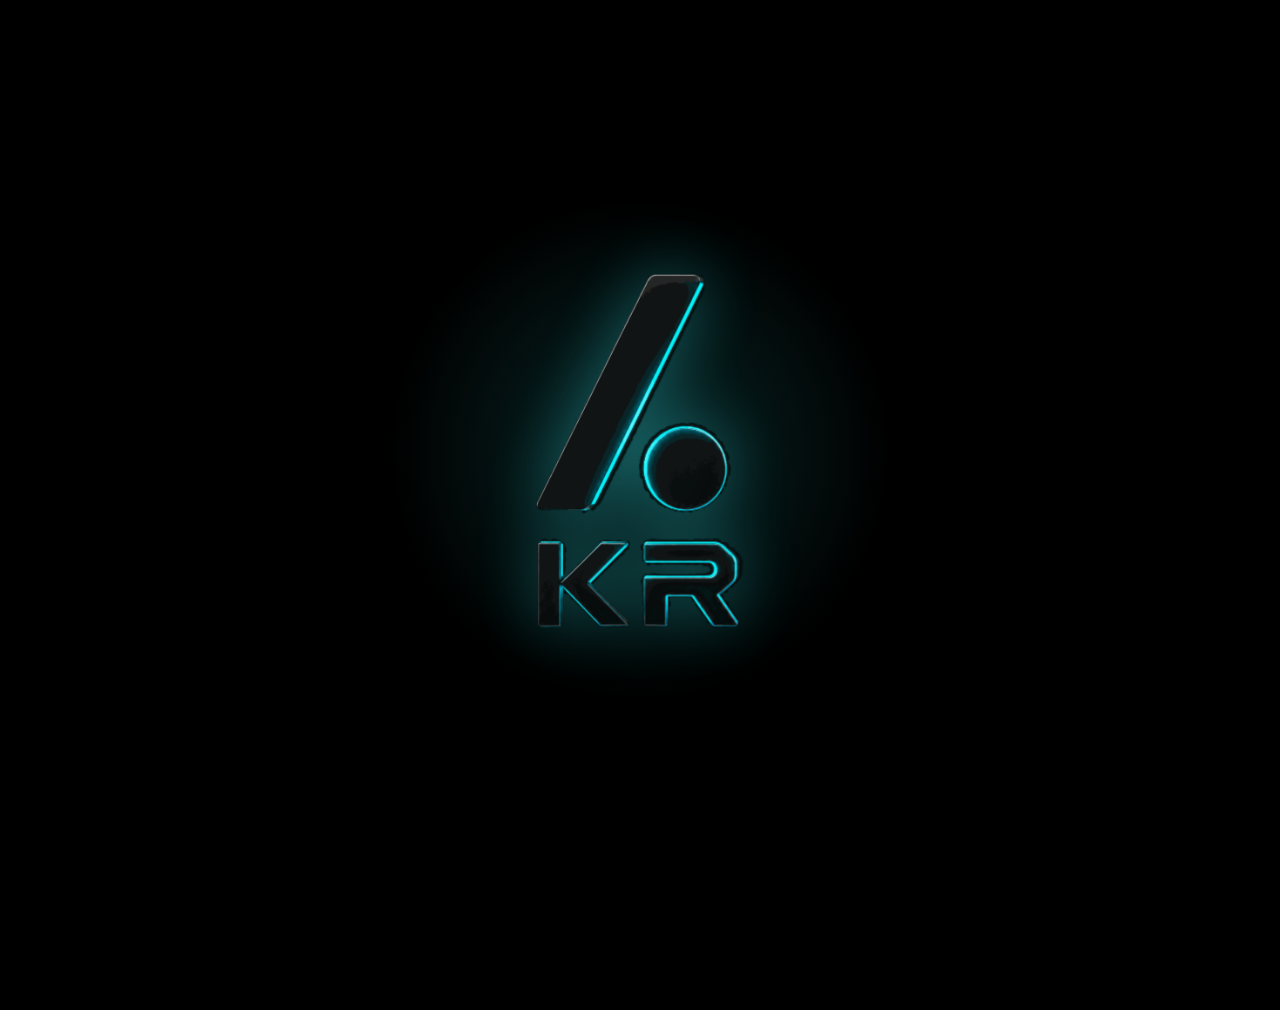
==== commit 85b04782: "Update index.html" ====
--- a/index.html
+++ b/index.html
@@ -1,1024 +1,69 @@
 <!DOCTYPE html>
-<html lang="en" data-theme="dark">
+<html lang="en">
 <head>
-<meta charset="UTF-8">
-<meta name="viewport" content="width=device-width, initial-scale=1.0">
-<title>Magam Kushal Reddy — Full Stack Developer</title>
+<meta charset="UTF-8" />
+<meta name="viewport" content="width=device-width, initial-scale=1, viewport-fit=cover" />
+<meta name="theme-color" content="#000000" />
+<title>Kushalreddy.tech</title>
+<meta name="description" content="Kushalreddy.tech — official landing page." />
 <style>
-@import url('https://fonts.googleapis.com/css2?family=Inter:wght@300;400;500;600;700;800;900&display=swap');
-
-:root{
-  --pu:#7B5FFF;
-  --plt:#6f4bff;
-}
-html[data-theme="light"]{
-  --bg:#ffffff; --bg2:#ffffff; --bg3:#fafafa;
-  --card:#ffffff; --card2:#f6f6f9;
-  --bdr:rgba(15,15,25,0.08); --bdrm:rgba(15,15,25,0.14);
-  --txt:#0b0b12; --mut:#666c7c; --dim:rgba(11,11,18,0.34);
-  --mut2:#565c6e;
-  --card-bg:#ffffff; --card-bg-hover:#faf9ff; --card-border:rgba(15,15,25,0.08);
-  --nav-bg:rgba(255,255,255,0.82); --nav-bg-scrolled:rgba(255,255,255,0.96);
-  --drawer-bg:rgba(255,255,255,0.98);
-  --input-bg:#fbfbfd;
-  --ticker-bg:#f6f6f9; --ticker-txt:rgba(11,11,18,0.55);
-  --dev-bg:#ffffff;
-  --hire-bg:#fbfbfd; --hire-card-bg:#ffffff; --hire-card-bdr:rgba(15,15,25,0.09); --hire-card-bdr2:rgba(15,15,25,0.07);
-  --pricing-bg:linear-gradient(145deg,#faf9ff 0%,#f4f2ff 100%);
-  --code-bg:#0d1117;
-  --btn-bg:#f2f2f6;
-  --bullet-bg:rgba(15,15,25,0.02); --bullet-bdr:rgba(15,15,25,0.06);
-  --avatar-grad:linear-gradient(135deg,#f4f1ff 0%,#ffffff 100%);
-  --avatar-ring:rgba(123,95,255,0.4);
-  --avatar-shadow:0 0 0 8px #ffffff, 0 14px 34px rgba(123,95,255,0.18);
-  --ring-color:rgba(123,95,255,0.28);
-  --icon-shadow:0 6px 18px rgba(20,16,50,0.10), inset 0 1px 0 rgba(255,255,255,0.7);
-  --bubble-bdr:rgba(15,15,25,0.09);
-  --dotgrid:rgba(15,15,25,0.05);
-  --avatar-icon-fill:#7B5FFF;
-  --shadow-card:0 1px 2px rgba(20,16,50,0.04), 0 10px 26px -14px rgba(20,16,50,0.14);
-  --shadow-lift:0 6px 16px rgba(123,95,255,0.10), 0 18px 40px -18px rgba(20,16,50,0.22);
-  --shadow-btn:0 10px 24px -8px rgba(123,95,255,0.45);
-  --shadow-nav:0 1px 0 rgba(15,15,25,0.06), 0 12px 30px -18px rgba(20,16,50,0.12);
-}
-html[data-theme="dark"]{
-  --bg:#000000; --bg2:#080808; --bg3:#0d0d0d;
-  --card:#111111; --card2:#1a1a1a;
-  --bdr:rgba(255,255,255,0.10); --bdrm:rgba(255,255,255,0.18);
-  --txt:#ffffff; --mut:#c4cad6; --dim:rgba(255,255,255,0.38);
-  --mut2:#b8bfcc;
-  --card-bg:#0f0f0f; --card-bg-hover:#121018; --card-border:rgba(255,255,255,0.09);
-  --nav-bg:rgba(0,0,0,0.82); --nav-bg-scrolled:rgba(0,0,0,0.97);
-  --drawer-bg:rgba(3,3,3,0.98);
-  --input-bg:#080808;
-  --ticker-bg:#040404; --ticker-txt:rgba(255,255,255,0.75);
-  --dev-bg:#050505;
-  --hire-bg:#050505; --hire-card-bg:#0e0e0e; --hire-card-bdr:rgba(255,255,255,0.08); --hire-card-bdr2:rgba(255,255,255,0.06);
-  --pricing-bg:linear-gradient(145deg,#0d0b1a 0%,#0e0e14 100%);
-  --code-bg:#0d1117;
-  --btn-bg:#111111;
-  --bullet-bg:rgba(255,255,255,0.02); --bullet-bdr:rgba(255,255,255,0.06);
-  --avatar-grad:linear-gradient(135deg,#1a1a2e 0%,#0d0d1a 100%);
-  --avatar-ring:rgba(123,95,255,0.55);
-  --avatar-shadow:0 0 0 8px #000, 0 0 40px rgba(123,95,255,0.2);
-  --ring-color:rgba(255,255,255,0.5);
-  --icon-shadow:0 4px 18px rgba(0,0,0,0.6), inset 0 1px 0 rgba(255,255,255,0.12);
-  --bubble-bdr:rgba(255,255,255,0.38);
-  --dotgrid:rgba(255,255,255,0.06);
-  --avatar-icon-fill:#a78bfa;
-  --shadow-card:0 1px 2px rgba(0,0,0,0.3), 0 10px 26px -14px rgba(0,0,0,0.5);
-  --shadow-lift:0 6px 20px rgba(123,95,255,0.18), 0 20px 44px -18px rgba(0,0,0,0.6);
-  --shadow-btn:0 10px 26px -8px rgba(123,95,255,0.55);
-  --shadow-nav:0 1px 0 rgba(255,255,255,0.06), 0 14px 32px -18px rgba(0,0,0,0.7);
-}
-
-*,*::before,*::after{box-sizing:border-box;margin:0;padding:0}
-html{scroll-behavior:smooth;overflow-x:hidden;}
-a{text-decoration:none;color:inherit}
-button{font-family:inherit;cursor:pointer}
-::selection{background:#7B5FFF33}
-body{background:var(--bg);color:var(--txt);font-family:'Inter',system-ui,sans-serif;-webkit-font-smoothing:antialiased;overflow-x:hidden;transition:background .3s,color .3s;}
-.icon{display:inline-block;flex-shrink:0;}
-
-
-/* ── navbar availability badge ── */
-.nav-status{display:none;align-items:center;gap:7px;font-size:11.5px;font-weight:600;color:var(--mut);padding:6px 13px;border-radius:999px;border:1px solid var(--bdr);background:var(--card2);white-space:nowrap;}
-.nav-status .dot{width:6px;height:6px;border-radius:50%;background:#10b981;flex-shrink:0;}
-@media(min-width:1024px){.nav-status{display:flex;}}
-
-/* ── ambient cursor spotlight (subtle, non-interactive) ── */
-.spotlight{position:fixed;top:0;left:0;width:520px;height:520px;border-radius:50%;pointer-events:none;transform:translate(-50%,-50%);z-index:0;background:radial-gradient(circle,rgba(123,95,255,0.06) 0%,transparent 70%);}
-html[data-theme="dark"] .spotlight{background:radial-gradient(circle,rgba(123,95,255,0.10) 0%,transparent 70%);}
-
-/* ── Relume-style gradient eyebrow ── */
-.eyebrow-grad{font-size:11px;font-weight:700;letter-spacing:0.14em;text-transform:uppercase;margin-bottom:10px;background:linear-gradient(90deg,#f97316 0%,#7B5FFF 100%);-webkit-background-clip:text;-webkit-text-fill-color:transparent;background-clip:text;color:transparent;display:inline-block;}
-
-/* ── Floating collaborator cursor (Work mock) ── */
-@keyframes floatCursorIn{0%{opacity:0;transform:translate(18px,8px)}60%{opacity:1}100%{opacity:1;transform:translate(0,0)}}
-@keyframes cursorBob{0%,100%{transform:translateY(0)}50%{transform:translateY(-5px)}}
-.float-cursor{position:absolute;display:flex;align-items:center;gap:5px;pointer-events:none;animation:floatCursorIn .7s ease forwards, cursorBob 2.8s .7s ease-in-out infinite;z-index:10;}
-.float-cursor-label{background:#7B5FFF;color:#fff;font-size:10px;font-weight:700;padding:3px 9px;border-radius:5px;white-space:nowrap;font-family:'Inter',system-ui,sans-serif;letter-spacing:0.01em;box-shadow:0 2px 8px rgba(123,95,255,0.45);}
-
-/* ── Second collaborator cursor (amber) ── */
-@keyframes floatCursorIn2{0%{opacity:0;transform:translate(-14px,12px)}70%{opacity:1}100%{opacity:1;transform:translate(0,0)}}
-@keyframes cursorBob2{0%,100%{transform:translateY(0)}50%{transform:translateY(-4px)}}
-.float-cursor2{position:absolute;display:flex;align-items:center;gap:5px;pointer-events:none;animation:floatCursorIn2 .8s .35s ease forwards, cursorBob2 3.1s 1.2s ease-in-out infinite;z-index:10;}
-.float-cursor2-label{background:#f59e0b;color:#fff;font-size:10px;font-weight:700;padding:3px 9px;border-radius:5px;white-space:nowrap;font-family:'Inter',system-ui,sans-serif;}
-
-/* ── animations ── */
-@keyframes ticker{from{transform:translateX(0)}to{transform:translateX(-50%)}}
-.t-track{display:flex;gap:40px;width:max-content;animation:ticker 32s linear infinite}
-.t-wrap:hover .t-track{animation-play-state:paused}
-
-@keyframes fadeUp{from{opacity:0;transform:translateY(26px)}to{opacity:1;transform:translateY(0)}}
-@keyframes shimmer{0%{background-position:200% center}100%{background-position:-200% center}}
-.shimmer-text{background:linear-gradient(90deg,#7B5FFF 0%,#9d7fff 35%,#1a1a2e 50%,#9d7fff 65%,#7B5FFF 100%);background-size:200% auto;-webkit-background-clip:text;-webkit-text-fill-color:transparent;background-clip:text;animation:shimmer 4s linear infinite}
-html[data-theme="dark"] .shimmer-text{background:linear-gradient(90deg,#7B5FFF 0%,#b89dff 35%,#ffffff 50%,#b89dff 65%,#7B5FFF 100%);background-size:200% auto;-webkit-background-clip:text;-webkit-text-fill-color:transparent;background-clip:text;}
-.fu{opacity:0;animation:fadeUp .65s ease forwards}
-.fu1{animation-delay:.08s}.fu2{animation-delay:.16s}.fu3{animation-delay:.24s}.fu4{animation-delay:.32s}
-.fu5{animation-delay:.4s}
-
-.blink{animation:dotBlink 2.2s infinite}
-@keyframes dotBlink{0%,100%{opacity:1}50%{opacity:0.3}}
-
-@keyframes scrollPip{0%,100%{transform:translateY(0);opacity:1}55%{transform:translateY(10px);opacity:.2}}
-.spip{animation:scrollPip 1.9s infinite}
-
-.feat-bd{max-height:0;overflow:hidden;transition:max-height .32s ease,padding-bottom .26s ease}
-.feat-bd.on{max-height:180px;padding-bottom:16px}
-
-/* ── orbit responsive scaling: uniform transform keeps every
-   trig-computed bubble position perfectly aligned at any size ── */
-.orbit-wrap{display:flex;align-items:center;justify-content:center}
-@media(max-width:360px){.orbit-wrap{transform:scale(0.68);transform-origin:center center;margin:-48px 0}}
-@media(min-width:361px) and (max-width:480px){.orbit-wrap{transform:scale(0.78);transform-origin:center center;margin:-36px 0}}
-@media(min-width:481px) and (max-width:600px){.orbit-wrap{transform:scale(0.88);transform-origin:center center;margin:-20px 0}}
-
-@media(min-width:768px){.mob{display:none!important}.dsk{display:flex!important}.hire-btn{display:inline-flex!important}}
-@media(max-width:767px){.dsk{display:none!important}.hire-btn{display:none!important}}
-@media(min-width:640px){.wg{grid-template-columns:1fr 1fr!important}.namerow{grid-template-columns:1fr 1fr!important}}
-@media(min-width:900px){.profile-layout{grid-template-columns:1fr 360px!important;align-items:center}}
-
-/* ── Developer section: orbit-first on all narrow viewports ── */
-@media(max-width:899px){
-  .profile-card-wrap{order:-1;}
-}
-/* ── Developer section: 2-col cap-cards grid at medium widths ── */
-@media(min-width:600px) and (max-width:899px){
-  #cap-cards{display:grid!important;grid-template-columns:1fr 1fr;gap:10px;}
-  #cap-cards .skill-pills-card{grid-column:1/-1;}
-  #work-with-me-btn{grid-column:1/-1;align-self:start;}
-  .profile-card-wrap{padding:clamp(8px,2vw,20px) clamp(8px,2vw,20px);}
-  .status-pill{margin-top:16px;}
-}
-/* ── Developer section: compact orbit on small screens ── */
-@media(max-width:599px){
-  .profile-card-wrap{padding:0 0 8px;}
-  .stats-grid{max-width:100%!important;width:100%;}
-}
-
-::-webkit-scrollbar{width:5px}
-::-webkit-scrollbar-track{background:transparent}
-::-webkit-scrollbar-thumb{background:var(--bdrm);border-radius:4px}
-
-.nlnk:hover{color:var(--txt)!important}
-.gbtn:hover{border-color:rgba(123,95,255,0.55)!important;color:var(--txt)!important;transform:translateY(-2px)!important}
-.fbtn:hover{opacity:.9!important;transform:translateY(-2px)!important;box-shadow:var(--shadow-btn)!important;}
-.flnk:hover{color:var(--pu)!important}
-
-@media(max-width:700px){.hire-card-wide{grid-column:span 1 / span 1 !important}}
-@media(min-width:701px){.hire-card-wide{grid-column:span 2 / span 2 !important}}
-
-/* ── layout helpers ── */
-.wrap{max-width:1100px;margin:0 auto;width:100%;}
-.section-pad{padding:clamp(64px,9vw,110px) clamp(16px,5vw,64px);border-top:1px solid var(--bdr);position:relative;z-index:1;}
-.eyebrow{font-size:11px;font-weight:600;letter-spacing:0.14em;text-transform:uppercase;color:var(--mut);margin-bottom:10px;}
-.h2{font-size:clamp(30px,5.5vw,52px);font-weight:900;letter-spacing:-0.04em;line-height:1.07;color:var(--txt);margin-bottom:12px;}
-.sub{font-size:15px;color:var(--mut);line-height:1.75;}
-.btn-fill{display:inline-flex;align-items:center;gap:8px;padding:13px 26px;border-radius:999px;background:var(--pu);color:#fff;font-size:14px;font-weight:600;border:none;transition:opacity .15s,transform .15s,box-shadow .15s;box-shadow:0 8px 20px -8px rgba(123,95,255,0.5);}
-.btn-ghost{display:inline-flex;align-items:center;gap:8px;padding:12px 22px;border-radius:999px;border:1px solid var(--bdrm);background:var(--card);color:var(--mut);font-size:14px;font-weight:500;transition:border-color .15s,color .15s,transform .15s;}
-.input{width:100%;padding:12px 14px;border-radius:10px;border:1px solid var(--bdrm);background:var(--input-bg);color:var(--txt);font-size:14px;font-family:inherit;outline:none;transition:border-color .2s,box-shadow .2s;}
-.input:focus{border-color:#7B5FFF;box-shadow:0 0 0 3px rgba(123,95,255,0.13);}
-
-/* ── navbar ── */
-.navbar{position:fixed;top:0;left:0;right:0;z-index:500;height:60px;display:flex;align-items:center;justify-content:space-between;padding:0 clamp(14px,4vw,40px);background:var(--nav-bg);backdrop-filter:blur(20px);-webkit-backdrop-filter:blur(20px);border-bottom:1px solid var(--bdr);transition:border-color .3s,background .3s,box-shadow .3s;}
-.navbar.scrolled{background:var(--nav-bg-scrolled);border-bottom-color:transparent;box-shadow:var(--shadow-nav);}
-.logo{font-size:14px;font-weight:700;letter-spacing:-0.02em;color:var(--txt);white-space:nowrap;}
-.logo span{color:var(--plt);}
-.nav-links{align-items:center;gap:26px;}
-.nav-links button{font-size:13px;font-weight:500;color:var(--mut);background:none;border:none;transition:color .15s,background .15s;padding:7px 12px;border-radius:8px;}
-.nav-actions{display:flex;align-items:center;gap:8px;}
-.icon-btn{width:36px;height:36px;border-radius:8px;border:1px solid var(--bdr);background:var(--btn-bg);display:flex;align-items:center;justify-content:center;color:var(--txt);transition:background .2s,border-color .2s;flex-shrink:0;}
-.icon-btn:hover{border-color:var(--bdrm);}
-.hire-btn{padding:8px 18px;border-radius:999px;background:var(--pu);color:#fff;font-size:13px;font-weight:600;border:none;transition:opacity .15s,transform .15s,box-shadow .15s;box-shadow:0 6px 16px -6px rgba(123,95,255,0.5);}
-
-.drawer{position:fixed;top:60px;left:0;right:0;z-index:490;background:var(--drawer-bg);backdrop-filter:blur(20px);border-bottom:1px solid var(--bdr);padding:12px clamp(14px,4vw,40px) 20px;display:flex;flex-direction:column;gap:2px;transform:translateY(-110%);transition:transform .28s cubic-bezier(.25,.46,.45,.94);box-shadow:var(--shadow-nav);}
-.drawer.open{transform:translateY(0);}
-.drawer button.nlnk{font-size:15px;font-weight:500;color:var(--mut);padding:12px 0;background:none;border:none;border-bottom:1px solid var(--bdr);text-align:left;display:block;width:100%;transition:color .15s;}
-.drawer .drawer-cta{margin-top:14px;padding:13px;border-radius:10px;background:var(--pu);border:none;color:#fff;font-size:14px;font-weight:600;}
-
-/* ── hero (v2 — rebuilt) ── */
-.hero{
-  min-height:100svh;min-height:100vh;
-  display:grid;grid-template-rows:1fr auto;
-  padding:clamp(84px,13vw,124px) clamp(16px,5vw,64px) clamp(28px,5vh,48px);
-  position:relative;background:var(--bg);overflow:hidden;isolation:isolate;
-}
-.hero-dotgrid{position:absolute;inset:0;background-image:radial-gradient(var(--dotgrid) 1px,transparent 1px);background-size:26px 26px;pointer-events:none;z-index:0;mask-image:radial-gradient(ellipse 68% 55% at 50% 22%,#000 40%,transparent 100%);-webkit-mask-image:radial-gradient(ellipse 68% 55% at 50% 22%,#000 40%,transparent 100%);}
-.hero-glow{position:absolute;top:-8%;left:50%;transform:translateX(-50%);width:min(760px,140vw);height:420px;background:radial-gradient(ellipse at 50% 0%,rgba(123,95,255,0.16) 0%,rgba(123,95,255,0.05) 45%,transparent 75%);pointer-events:none;z-index:0;}
-.hero-inner{
-  max-width:720px;margin:0 auto;width:100%;position:relative;z-index:1;
-  display:grid;grid-template-columns:1fr;justify-items:center;text-align:center;align-self:center;
-}
-.hero-badge{display:inline-flex;align-items:center;gap:8px;padding:7px 15px 7px 12px;border:1px solid var(--bdrm);background:var(--card);border-radius:999px;font-size:11px;font-weight:500;color:var(--mut);letter-spacing:0.07em;text-transform:uppercase;margin-bottom:clamp(20px,4vh,30px);width:fit-content;box-shadow:var(--shadow-card);}
-.hero-badge .dot{width:7px;height:7px;border-radius:50%;background:var(--pu);flex-shrink:0;}
-.hero h1{font-size:clamp(42px,10vw,92px);font-weight:900;letter-spacing:-0.045em;line-height:0.96;margin-bottom:clamp(16px,3vh,24px);}
-.hero h1 .line1{color:var(--txt);}
-.hero p.lede{font-size:clamp(14.5px,1.9vw,17px);font-weight:400;color:var(--mut);line-height:1.75;max-width:480px;margin:0 auto clamp(28px,5vh,38px);}
-.hero p.lede strong{color:var(--txt);font-weight:600;}
-
-/* ── showcase gallery (redesigned fan cards) ── */
-.showcase-wrap{position:relative;width:100%;max-width:600px;margin:0 auto clamp(22px,4vh,32px);padding-top:clamp(30px,5vw,42px);}
-.showcase-track{display:flex;align-items:center;justify-content:center;}
-.sc-card{
-  --w:clamp(50px,12.5vw,96px);--h:clamp(74px,18.5vw,144px);
-  position:relative;width:var(--w);height:var(--h);border-radius:clamp(10px,2vw,15px);overflow:hidden;flex-shrink:0;
-  background:var(--card2);border:1px solid var(--bdr);
-  box-shadow:0 10px 22px -8px rgba(0,0,0,0.35);
-  transform:rotate(var(--r,0deg));
-  transition:transform .35s cubic-bezier(.22,1,.36,1),box-shadow .35s;
-  margin-left:clamp(-20px,-4.5vw,-13px);
-}
-.sc-card:first-child{margin-left:0;}
-.sc-card img{width:100%;height:100%;object-fit:cover;display:block;}
-.sc-card.sc-main{
-  --w:clamp(66px,16.5vw,126px);--h:clamp(99px,24vw,184px);
-  z-index:5;box-shadow:0 20px 40px -10px rgba(0,0,0,0.5);
-  transform:translateY(clamp(-14px,-2.5vw,-10px)) rotate(0deg);
-  border-color:rgba(123,95,255,0.35);
-}
-.showcase-wrap:hover .sc-card{transform:translateY(-5px) rotate(var(--r,0deg));}
-.showcase-wrap:hover .sc-card.sc-main{transform:translateY(clamp(-20px,-3.5vw,-16px)) rotate(0deg);}
-.sc-tag{position:absolute;top:0;font-size:clamp(10px,1.5vw,12px);font-weight:700;color:#fff;padding:6px 12px;border-radius:999px 999px 999px 3px;white-space:nowrap;z-index:6;box-shadow:0 8px 16px -6px rgba(0,0,0,0.4);backdrop-filter:blur(6px);}
-.sc-tag-left{left:2%;background:#3b82f6;transform:rotate(-5deg);}
-.sc-tag-right{right:2%;background:#7B5FFF;transform:rotate(4deg);}
-.showcase-dots{display:flex;align-items:center;justify-content:center;gap:6px;margin-top:clamp(16px,3vw,22px);}
-.sc-dot{width:7px;height:7px;border-radius:999px;background:var(--bdrm);transition:width .25s,background .25s;}
-.sc-dot.active{width:20px;background:var(--pu);}
-
-/* ── CTAs ── */
-.hero-ctas-fan{display:flex;flex-direction:column;align-items:center;width:100%;max-width:320px;margin:0 auto clamp(30px,5vh,40px);gap:10px;}
-.hero-cta-primary{width:100%;display:inline-flex;align-items:center;justify-content:center;gap:8px;padding:15px 26px;border-radius:12px;background:var(--txt);color:var(--bg);font-size:14.5px;font-weight:700;border:none;transition:opacity .18s,transform .18s,box-shadow .18s;box-shadow:0 1px 0 rgba(255,255,255,0.15) inset;}
-.hero-cta-primary:hover{opacity:.88;transform:translateY(-2px);}
-.hero-cta-secondary{width:100%;display:inline-flex;align-items:center;justify-content:center;gap:8px;padding:15px 26px;border-radius:12px;background:var(--card);color:var(--txt);font-size:14.5px;font-weight:600;border:1px solid var(--bdrm);transition:border-color .18s,transform .18s,background .18s;}
-.hero-cta-secondary:hover{border-color:rgba(123,95,255,0.55);background:rgba(123,95,255,0.06);transform:translateY(-2px);}
-
-/* ── stats ── */
-.hero-stats{display:flex;flex-wrap:wrap;justify-content:center;margin-bottom:clamp(30px,5vh,40px);}
-.hero-stat{padding-bottom:4px;}
-.hero-stat.div{padding-right:26px;margin-right:26px;border-right:1px solid var(--bdr);}
-.hero-stat .n{font-size:clamp(21px,3.3vw,28px);font-weight:900;letter-spacing:-0.05em;line-height:1;}
-.hero-stat .l{font-size:11px;color:var(--mut);margin-top:4px;}
-
-/* ── signature terminal card (fixed-width — never stretches) ── */
-.term-wrap{width:100%;max-width:400px;margin:0 auto;flex:none;}
-.term-card{
-  width:100%;border-radius:14px;border:1px solid var(--bdrm);
-  background:linear-gradient(180deg,rgba(123,95,255,0.06) 0%,var(--card) 100%);
-  backdrop-filter:blur(16px);-webkit-backdrop-filter:blur(16px);
-  box-shadow:0 1px 0 rgba(255,255,255,0.05) inset,var(--shadow-card);
-  overflow:hidden;text-align:left;
-}
-.term-bar{display:flex;align-items:center;gap:6px;padding:10px 13px;border-bottom:1px solid var(--bdr);background:rgba(123,95,255,0.03);}
-.term-dot{width:9px;height:9px;border-radius:50%;flex-shrink:0;}
-.term-title{margin-left:6px;font-size:10.5px;font-family:'Courier New',monospace;color:var(--dim);overflow:hidden;text-overflow:ellipsis;white-space:nowrap;}
-.term-body{padding:14px 16px 16px;font-family:'Courier New',monospace;font-size:12px;line-height:1.85;min-height:104px;}
-.term-line{color:var(--mut);white-space:pre-wrap;word-break:break-word;}
-.term-line .prompt{color:#a78bfa;}
-.term-line .key{color:#5fd68a;}
-.term-line .val{color:var(--txt);}
-.term-cursor{display:inline-block;width:6px;height:12px;background:#a78bfa;vertical-align:middle;margin-left:2px;}
-
-/* ── scroll cue ── */
-.scroll-cue{display:flex;align-items:center;gap:8px;color:var(--dim);justify-self:center;position:relative;z-index:1;}
-.scroll-pill{width:24px;height:38px;border:1.5px solid var(--dim);border-radius:12px;display:flex;align-items:flex-start;justify-content:center;padding:5px;flex-shrink:0;}
-.scroll-pill .pip{width:4px;height:8px;background:var(--dim);border-radius:2px;}
-.scroll-cue span{font-size:10px;letter-spacing:0.12em;text-transform:uppercase;}
-
-@media(max-width:480px){
-  .sc-card:nth-child(1){display:none;}
-  .sc-card:nth-child(2){margin-left:0;}
-}
-@media(max-width:360px){
-  .sc-card:nth-child(6){display:none;}
-}
-@media(max-height:700px){
-  .hero{padding-top:78px;padding-bottom:18px;}
-  .scroll-cue{display:none;}
-}
-
-/* ── ticker ── */
-.t-wrap{padding:24px 0;background:var(--ticker-bg);border-top:1px solid var(--bdr);border-bottom:1px solid var(--bdr);overflow:hidden;}
-.t-item{display:flex;align-items:center;gap:10px;white-space:nowrap;}
-.t-item span.label{font-size:12px;font-weight:600;color:var(--ticker-txt);letter-spacing:0.05em;}
-.t-item span.sep{width:4px;height:4px;border-radius:50%;background:var(--pu);opacity:.8;flex-shrink:0;}
-
-/* ── work / browser mock ── */
-.browser{border-radius:16px;border:1px solid var(--bdrm);overflow:hidden;background:var(--card);margin-bottom:10px;box-shadow:var(--shadow-card);}
-.browser-bar{background:var(--card2);padding:11px 14px;display:flex;align-items:center;gap:6px;border-bottom:1px solid var(--bdr);}
-.browser-bar .dot{width:10px;height:10px;border-radius:50%;flex-shrink:0;}
-.browser-url{margin-left:6px;flex:1;border-radius:5px;padding:4px 10px;font-size:11px;color:var(--dim);overflow:hidden;text-overflow:ellipsis;white-space:nowrap;background:rgba(15,15,25,0.05);}
-html[data-theme="dark"] .browser-url{background:rgba(255,255,255,0.04);}
-.browser-body{min-height:220px;}
-
-.mock-pad{padding:14px;}
-.mock-stats3{display:grid;grid-template-columns:repeat(3,1fr);gap:8px;margin-bottom:10px;}
-.mock-stat-card{background:var(--card2);border:1px solid var(--bdr);border-radius:10px;padding:10px;}
-.mock-stat-card .l{font-size:9px;color:var(--mut);margin-bottom:3px;}
-.mock-stat-card .v{font-size:20px;font-weight:900;letter-spacing:-0.04em;color:var(--txt);}
-.mock-stat-card .tag{font-size:9px;font-weight:600;margin-top:3px;}
-.mock-grid2{display:grid;grid-template-columns:1.6fr 1fr;gap:8px;}
-.mock-chart-card{background:var(--card2);border:1px solid var(--bdr);border-radius:10px;padding:10px;}
-.mock-chart-card .l{font-size:9px;color:var(--mut);margin-bottom:7px;}
-.bars{display:flex;align-items:flex-end;gap:4px;height:52px;}
-.bars .bar{flex:1;border-radius:3px 3px 0 0;background:linear-gradient(to top,#7B5FFF,#9B82FF99);}
-.donut-card{background:var(--card2);border:1px solid var(--bdr);border-radius:10px;padding:10px;display:flex;flex-direction:column;align-items:center;justify-content:center;}
-.donut-card .l{font-size:9px;color:var(--mut);margin-bottom:6px;}
-.donut{width:42px;height:42px;border-radius:50%;border:7px solid #7B5FFF;border-right-color:transparent;border-bottom-color:#6366f155;transform:rotate(-20deg);}
-.donut-card .pct{font-size:9px;font-weight:700;color:#7B5FFF;margin-top:7px;}
-
-.api-list{display:flex;flex-direction:column;gap:6px;}
-.api-row{background:var(--card2);border:1px solid var(--bdr);border-radius:8px;padding:8px 10px;display:flex;align-items:center;justify-content:space-between;gap:8px;}
-.api-row .name{font-size:9px;font-weight:600;color:var(--txt);}
-.api-row .sub{font-size:8px;color:var(--mut);margin-top:2px;}
-.api-row .badge{font-size:8px;font-weight:600;padding:2px 7px;border-radius:4px;flex-shrink:0;}
-
-.ui-mock-top{display:grid;grid-template-columns:1fr 1fr;gap:8px;margin-bottom:8px;}
-.ui-mock-box{border-radius:10px;padding:10px;}
-.ui-mock-box .l{font-size:9px;margin-bottom:4px;}
-.ui-mock-box .v{font-size:10px;font-weight:600;}
-.ui-mock-list{display:flex;flex-direction:column;gap:6px;}
-.ui-mock-row{background:var(--card2);border-radius:8px;padding:8px 10px;display:flex;justify-content:space-between;align-items:center;}
-.ui-mock-row .n{font-size:9px;font-weight:600;color:var(--txt);}
-.ui-mock-row .s{font-size:8px;color:var(--mut);margin-top:1px;}
-.ui-mock-row .badge{font-size:8px;padding:2px 7px;border-radius:4px;}
-
-.code-box{border-radius:10px;padding:14px 16px;font-family:'Courier New',monospace;font-size:10.5px;line-height:1.85;color:#8b949e;background:var(--code-bg);}
-.code-box .comment{color:#555;}
-.code-box .ok{color:#3fb950;}
-
-.feat-item{border-radius:14px;overflow:hidden;transition:border-color .2s,background .2s;border:1px solid var(--bdr);background:var(--card);margin-bottom:8px;}
-.feat-item:last-child{margin-bottom:0;}
-.feat-head{width:100%;padding:15px 16px;display:flex;align-items:center;gap:13px;background:transparent;border:none;text-align:left;}
-.feat-ic{width:38px;height:38px;flex-shrink:0;border-radius:10px;border:1px solid var(--bdr);display:flex;align-items:center;justify-content:center;color:var(--mut);transition:all .2s;background:rgba(15,15,25,0.03);}
-html[data-theme="dark"] .feat-ic{background:rgba(255,255,255,0.04);}
-.feat-label{font-size:14px;font-weight:600;color:var(--txt);flex:1;text-align:left;}
-.feat-chev{color:var(--mut);transition:transform .26s;flex-shrink:0;display:flex;}
-.feat-chev.on{transform:rotate(180deg);}
-.feat-bd p{font-size:13px;color:var(--mut);line-height:1.78;padding:0 16px;}
-
-/* ── developer section ── */
-.dev-section{background:var(--dev-bg);border-top:1px solid var(--bdrm);padding:clamp(64px,9vw,110px) clamp(16px,5vw,64px);}
-.profile-layout{display:grid;grid-template-columns:1fr;gap:clamp(32px,5vw,56px);align-items:start;}
-.cap-cards{display:flex;flex-direction:column;gap:12px;}
-.cap-card{padding:clamp(20px,3vw,28px);border-radius:16px;background:var(--card-bg);border:1px solid var(--card-border);display:grid;grid-template-columns:56px 1fr;gap:18px;align-items:start;transition:border-color .2s,box-shadow .2s;box-shadow:var(--shadow-card);}
-.cap-icon{width:48px;height:48px;border-radius:12px;display:flex;align-items:center;justify-content:center;flex-shrink:0;}
-.cap-title{font-size:clamp(14px,2vw,16px);font-weight:700;color:var(--txt);margin-bottom:7px;letter-spacing:-0.01em;}
-.cap-desc{font-size:13px;color:var(--mut2);line-height:1.75;}
-.skill-pills-card{padding:clamp(18px,2.5vw,24px) clamp(20px,3vw,28px);border-radius:16px;background:var(--card-bg);border:1px solid var(--card-border);box-shadow:var(--shadow-card);}
-.skill-pills-title{font-size:10px;font-weight:700;letter-spacing:0.13em;text-transform:uppercase;color:var(--mut);margin-bottom:14px;}
-.skill-pills{display:flex;flex-wrap:wrap;gap:7px;}
-.skill-pill{display:inline-flex;align-items:center;gap:5px;padding:5px 12px;border-radius:999px;font-size:12px;font-weight:600;}
-.skill-pill .dot{width:4px;height:4px;border-radius:50%;flex-shrink:0;}
-
-.profile-card-wrap{display:flex;flex-direction:column;align-items:center;justify-content:center;padding:clamp(24px,4vw,48px) clamp(16px,3vw,32px);}
-
-/* orbit: fixed 300x300 coordinate space; bubbles positioned via
-   exact trig in JS so nothing is ever off-ring or lopsided. */
-.orbit{position:relative;width:300px;height:300px;flex-shrink:0;}
-.orbit-ring{position:absolute;inset:0;border-radius:50%;border:2px dashed var(--ring-color);pointer-events:none;z-index:1;}
-.orbit-ring-accent{position:absolute;inset:-14px;border-radius:50%;border:1px solid var(--bdr);pointer-events:none;z-index:0;}
-.bubble{position:absolute;width:46px;height:46px;margin:-23px 0 0 -23px;border-radius:50%;background:#ffffff;border:1.5px solid var(--bubble-bdr);display:flex;align-items:center;justify-content:center;padding:6px;box-shadow:var(--icon-shadow);z-index:4;transition:border-color .22s ease,box-shadow .22s ease,transform .2s ease;}
-.bubble:hover{border-color:#7B5FFF;box-shadow:0 0 0 3px rgba(123,95,255,0.18), 0 10px 26px rgba(123,95,255,0.4);transform:scale(1.1);}
-.avatar-circle{position:absolute;top:50%;left:50%;transform:translate(-50%,-50%);width:190px;height:190px;border-radius:50%;border:2px solid var(--avatar-ring);background:var(--avatar-grad);display:flex;flex-direction:column;align-items:center;justify-content:center;gap:8px;box-shadow:var(--avatar-shadow);z-index:5;}
-.avatar-circle svg{width:50px;height:50px;color:var(--avatar-icon-fill);}
-html[data-theme="dark"] .avatar-circle svg{opacity:0.65;}
-html[data-theme="light"] .avatar-circle svg{opacity:0.5;}
-.avatar-name{font-size:13px;font-weight:800;letter-spacing:-0.02em;color:var(--txt);line-height:1;}
-.avatar-role{font-size:9px;font-weight:700;color:#7B5FFF;letter-spacing:0.08em;text-transform:uppercase;}
-.status-pill{display:flex;align-items:center;justify-content:center;gap:7px;margin-top:32px;padding:6px 16px;border-radius:999px;border:1px solid rgba(16,185,129,0.3);background:rgba(16,185,129,0.08);}
-.status-pill .dot{width:7px;height:7px;border-radius:50%;background:#10b981;display:inline-block;flex-shrink:0;}
-.status-pill span.txt{font-size:11px;color:#10b981;font-weight:600;letter-spacing:0.04em;}
-
-.stats-grid{width:100%;max-width:300px;display:grid;grid-template-columns:1fr 1fr;gap:10px;}
-.stat-card{border-radius:14px;border:1px solid var(--card-border);background:var(--card-bg);padding:16px 12px;text-align:center;transition:border-color .2s,box-shadow .2s;box-shadow:var(--shadow-card);}
-.stat-card .n{font-size:clamp(22px,3.5vw,28px);font-weight:900;letter-spacing:-0.05em;line-height:1;margin-bottom:4px;}
-.stat-card .l{font-size:11px;color:var(--mut2);font-weight:500;line-height:1.3;}
-
-/* ── problem section ── */
-.problem-h2{font-size:clamp(32px,7.5vw,80px);font-weight:900;letter-spacing:-0.04em;color:var(--txt);max-width:860px;margin-bottom:36px;line-height:1.5;}
-.problem-h2 .strike{color:#ef4444;text-decoration:line-through;text-decoration-thickness:2px;text-decoration-color:rgba(239,68,68,0.7);}
-.problem-lede{font-size:clamp(16px,2.4vw,24px);font-weight:500;color:var(--plt);max-width:580px;line-height:1.65;}
-
-/* ── why kushal ── */
-.why-header{display:flex;flex-wrap:wrap;align-items:flex-end;justify-content:space-between;gap:16px;margin-bottom:clamp(36px,5vw,56px);}
-.why-header h2{font-size:clamp(36px,8vw,84px);font-weight:900;letter-spacing:-0.045em;line-height:0.96;color:var(--txt);margin-bottom:0;}
-.why-header p{font-size:15px;color:var(--mut2);max-width:300px;line-height:1.7;margin-bottom:4px;}
-.why-card{padding:clamp(24px,3.5vw,36px) clamp(20px,3vw,32px);border-radius:16px;background:var(--card-bg);border:1px solid var(--card-border);display:grid;grid-template-columns:56px 1fr;gap:20px;align-items:start;transition:border-color .2s,box-shadow .2s;box-shadow:var(--shadow-card);}
-.why-badge{width:48px;height:48px;border-radius:12px;background:rgba(123,95,255,0.1);border:1px solid rgba(123,95,255,0.25);display:flex;align-items:center;justify-content:center;flex-shrink:0;}
-html[data-theme="dark"] .why-badge{background:rgba(123,95,255,0.15);border-color:rgba(123,95,255,0.35);}
-.why-badge span{font-size:15px;font-weight:800;letter-spacing:-0.03em;color:#7B5FFF;}
-.why-title{font-size:clamp(15px,2vw,17px);font-weight:700;color:var(--txt);margin-bottom:8px;letter-spacing:-0.01em;}
-.why-desc{font-size:14px;color:var(--mut2);line-height:1.75;}
-
-/* ── hire section ── */
-.hire-section{background:var(--hire-bg);border-top:1px solid var(--bdr);padding:clamp(64px,9vw,110px) clamp(16px,5vw,64px);}
-.hire-header{text-align:center;margin-bottom:clamp(40px,6vw,56px);}
-.hire-header h2{font-size:clamp(30px,5.5vw,56px);font-weight:900;letter-spacing:-0.04em;line-height:1.06;color:var(--txt);margin-bottom:14px;}
-.hire-header p{font-size:15px;color:var(--mut);max-width:440px;margin:0 auto;line-height:1.75;}
-.hire-grid{display:grid;grid-template-columns:repeat(auto-fit,minmax(300px,1fr));gap:2px;border-radius:20px;overflow:hidden;border:1px solid var(--hire-card-bdr);margin-bottom:32px;box-shadow:var(--shadow-card);}
-.hire-card{background:var(--hire-card-bg);padding:clamp(28px,4vw,40px);}
-.hire-card.b{border-right:1px solid var(--hire-card-bdr2);border-bottom:1px solid var(--hire-card-bdr2);}
-.hire-card.c{border-bottom:1px solid var(--hire-card-bdr2);}
-.hire-eyebrow{font-size:10px;font-weight:700;letter-spacing:0.14em;text-transform:uppercase;margin-bottom:20px;}
-.includes-list{display:flex;flex-direction:column;gap:14px;}
-.includes-row{display:flex;align-items:flex-start;gap:12px;}
-.includes-check{width:18px;height:18px;border-radius:50%;background:rgba(123,95,255,0.1);border:1px solid rgba(123,95,255,0.28);display:flex;align-items:center;justify-content:center;flex-shrink:0;margin-top:1px;}
-.includes-t{font-size:13px;font-weight:600;color:var(--txt);line-height:1.3;}
-.includes-s{font-size:12px;color:var(--mut);margin-top:2px;}
-
-.pricing-card{background:var(--pricing-bg);padding:clamp(28px,4vw,40px);position:relative;overflow:hidden;}
-.pricing-glow{position:absolute;top:-60px;right:-60px;width:200px;height:200px;background:radial-gradient(circle,rgba(123,95,255,0.16) 0%,transparent 70%);pointer-events:none;}
-.price-rows{display:flex;flex-direction:column;gap:12px;margin-bottom:28px;}
-.price-row{display:flex;align-items:center;justify-content:space-between;gap:12px;padding:12px 14px;border-radius:10px;border:1px solid var(--hire-card-bdr2);background:rgba(15,15,25,0.025);}
-html[data-theme="dark"] .price-row{background:rgba(255,255,255,0.03);}
-.price-row.popular{border-color:rgba(123,95,255,0.3);background:rgba(123,95,255,0.07);}
-html[data-theme="dark"] .price-row.popular{background:rgba(123,95,255,0.12);}
-.price-type{font-size:12px;font-weight:600;color:var(--txt);}
-.price-amt{font-size:11px;color:var(--mut);margin-top:1px;}
-.price-tag{font-size:9px;font-weight:700;letter-spacing:0.08em;text-transform:uppercase;padding:3px 8px;border-radius:999px;background:rgba(123,95,255,0.16);color:#7B5FFF;flex-shrink:0;}
-.price-note{font-size:11px;color:var(--mut);line-height:1.7;padding:12px 14px;border-radius:8px;border:1px solid var(--hire-card-bdr2);background:rgba(15,15,25,0.02);}
-html[data-theme="dark"] .price-note{background:rgba(255,255,255,0.02);}
-
-.timeline-grid{display:grid;grid-template-columns:repeat(auto-fit,minmax(180px,1fr));gap:clamp(20px,3vw,36px);}
-.timeline-stat{font-size:clamp(28px,4vw,42px);font-weight:900;letter-spacing:-0.05em;color:var(--txt);line-height:1;margin-bottom:8px;}
-.timeline-label{font-size:10px;font-weight:700;letter-spacing:0.1em;text-transform:uppercase;color:#7B5FFF;margin-bottom:6px;}
-.timeline-desc{font-size:12px;color:var(--mut);line-height:1.65;}
-
-.cta-row{display:flex;flex-wrap:wrap;align-items:center;justify-content:space-between;gap:20px;padding:clamp(20px,3vw,32px) clamp(20px,3vw,36px);border-radius:16px;border:1px solid rgba(123,95,255,0.22);background:rgba(123,95,255,0.05);}
-html[data-theme="dark"] .cta-row{background:rgba(123,95,255,0.07);}
-.cta-title{font-size:18px;font-weight:800;letter-spacing:-0.03em;color:var(--txt);margin-bottom:4px;}
-.cta-sub{font-size:13px;color:var(--mut);}
-.cta-btn{display:inline-flex;align-items:center;gap:8px;padding:14px 30px;border-radius:999px;background:#7B5FFF;color:#fff;font-size:14px;font-weight:700;border:none;transition:opacity .15s,transform .15s;flex-shrink:0;box-shadow:0 12px 30px -8px rgba(123,95,255,0.45);}
-
-/* ── stack ── */
-.stack-grid{display:grid;grid-template-columns:repeat(auto-fill,minmax(130px,1fr));gap:10px;}
-.stack-item{background:var(--card);border:1px solid var(--bdr);border-radius:10px;padding:13px 14px;display:flex;align-items:center;gap:10px;transition:border-color .2s,box-shadow .2s;box-shadow:var(--shadow-card);}
-.stack-item .dot{width:8px;height:8px;border-radius:50%;flex-shrink:0;}
-.stack-item span.name{font-size:13px;font-weight:600;color:var(--txt);}
-
-/* ── contact ── */
-.contact-links{display:flex;flex-wrap:wrap;gap:10px;margin-bottom:36px;}
-.contact-link{display:inline-flex;align-items:center;gap:8px;padding:10px 18px;border-radius:999px;border:1px solid var(--bdrm);background:var(--card);color:var(--mut);font-size:13px;font-weight:500;transition:border-color .2s,color .2s,box-shadow .2s;}
-.contact-link:hover{border-color:rgba(123,95,255,0.5);box-shadow:var(--shadow-card);}
-.contact-box{background:var(--card);border:1px solid var(--bdr);border-radius:20px;padding:clamp(24px,5vw,40px);box-shadow:var(--shadow-card);}
-.contact-box h3{font-size:18px;font-weight:700;color:var(--txt);margin-bottom:5px;}
-.contact-box>p{font-size:13px;color:var(--mut);margin-bottom:28px;}
-.form-row{display:grid;grid-template-columns:1fr;gap:16px;}
-.form-group label{font-size:11px;font-weight:600;color:var(--mut);display:flex;align-items:center;gap:5px;margin-bottom:7px;letter-spacing:0.07em;text-transform:uppercase;}
-.form-footer{display:flex;align-items:center;justify-content:space-between;flex-wrap:wrap;gap:14px;margin-top:4px;}
-.form-privacy{display:flex;align-items:center;gap:6px;font-size:12px;color:var(--mut);}
-.success-box{display:flex;align-items:center;gap:14px;padding:clamp(24px,4vw,36px);border:1px solid rgba(16,185,129,0.22);border-radius:14px;background:rgba(16,185,129,0.06);}
-.success-title{font-size:16px;font-weight:700;color:var(--txt);}
-.success-sub{font-size:13px;color:var(--mut);margin-top:3px;}
-select.input{appearance:none;background-image:url("data:image/svg+xml,%3Csvg xmlns='http://www.w3.org/2000/svg' width='12' height='12' viewBox='0 0 24 24' fill='none' stroke='%236b7280' stroke-width='2.5' stroke-linecap='round' stroke-linejoin='round'%3E%3Cpath d='m6 9 6 6 6-6'/%3E%3C/svg%3E");background-repeat:no-repeat;background-position:right 14px center;padding-right:36px;}
-textarea.input{resize:vertical;line-height:1.65;}
-
-/* ── footer (professional, multi-column) ── */
-.footer-pro{border-top:1px solid var(--bdr);background:var(--bg2);}
-.footer-top{padding:clamp(48px,7vw,72px) clamp(16px,5vw,64px) clamp(32px,5vw,48px);display:grid;grid-template-columns:1.6fr 1fr 1fr;gap:clamp(32px,5vw,56px);}
-.footer-brand .footer-logo{font-size:17px;font-weight:800;letter-spacing:-0.02em;color:var(--txt);margin-bottom:14px;}
-.footer-brand .footer-logo span{color:var(--mut);font-weight:600;}
-.footer-brand .footer-logo .dotcolor{color:var(--plt);font-weight:800;}
-.footer-brand p{font-size:13.5px;color:var(--mut);line-height:1.75;max-width:360px;margin-bottom:18px;}
-.footer-status{display:inline-flex;align-items:center;gap:7px;padding:6px 14px;border-radius:999px;border:1px solid rgba(16,185,129,0.28);background:rgba(16,185,129,0.08);font-size:11.5px;font-weight:600;color:#10b981;}
-.footer-status .dot{width:6px;height:6px;border-radius:50%;background:#10b981;flex-shrink:0;}
-.footer-col-title{font-size:10.5px;font-weight:700;letter-spacing:0.13em;text-transform:uppercase;color:var(--mut);margin-bottom:16px;}
-.footer-nlnk{display:block;width:fit-content;font-size:13.5px;font-weight:500;color:var(--mut2);background:none;border:none;padding:0 0 12px;transition:color .15s;}
-.footer-nlnk:hover{color:var(--pu);}
-.footer-social{display:flex;gap:8px;margin-bottom:4px;}
-.footer-icon-btn{width:36px;height:36px;border-radius:10px;border:1px solid var(--bdr);background:var(--card);display:flex;align-items:center;justify-content:center;color:var(--mut);transition:border-color .2s,color .2s,transform .2s;}
-.footer-icon-btn:hover{border-color:rgba(123,95,255,0.5);color:#7B5FFF;transform:translateY(-2px);}
-.footer-loc{display:flex;align-items:center;gap:6px;font-size:13px;color:var(--mut2);}
-.footer-bottom{border-top:1px solid var(--bdr);padding:20px clamp(16px,5vw,64px);display:flex;align-items:center;justify-content:space-between;gap:14px;flex-wrap:wrap;}
-.footer-copy{font-size:12px;color:var(--dim);}
-.back-to-top{display:inline-flex;align-items:center;gap:6px;font-size:12px;font-weight:600;color:var(--mut);background:var(--card);border:1px solid var(--bdr);padding:8px 16px;border-radius:999px;transition:border-color .2s,color .2s,transform .2s;}
-.back-to-top:hover{border-color:rgba(123,95,255,0.5);color:#7B5FFF;transform:translateY(-2px);}
-@media(max-width:820px){.footer-top{grid-template-columns:1fr 1fr;}.footer-brand{grid-column:1/-1;}}
-@media(max-width:520px){.footer-top{grid-template-columns:1fr;}.footer-bottom{justify-content:center;text-align:center;}}
-
-/* ── extra small screens: tighten hero + sections ── */
-@media(max-width:380px){
-  .hero-stat.div{padding-right:16px;margin-right:16px;}
-  .mock-stats3{grid-template-columns:1fr 1fr;}
-  .mock-stats3 > div:last-child{grid-column:span 2;}
-}
+  /* Critical CSS: guarantees a pure black canvas with zero flash,
+     even if the external stylesheet is slow or blocked. */
+  html, body { background: #000; margin: 0; }
+  #loading-overlay { position: fixed; inset: 0; background: #000;
+    display: flex; align-items: center; justify-content: center; z-index: 100; }
+  #loading-mark { width: clamp(110px, 24vw, 220px); opacity: 0; }
 </style>
-
-<style>
-/* ===== Portfolio fine-tuning overrides ===== */
-html[data-theme="light"] .hero{
-  background:
-    radial-gradient(900px 420px at 50% 18%, rgba(123,95,255,0.10) 0%, rgba(123,95,255,0.03) 38%, rgba(255,255,255,0) 72%),
-    linear-gradient(180deg, #ffffff 0%, #fbf8ff 52%, #ffffff 100%);
-}
-html[data-theme="dark"] .hero{
-  background:
-    radial-gradient(900px 420px at 50% 18%, rgba(123,95,255,0.10) 0%, rgba(123,95,255,0.03) 38%, rgba(0,0,0,0) 72%),
-    var(--bg);
-}
-.hero-dotgrid{display:none !important;}
-
-.hero-inner{max-width:780px;}
-.showcase-wrap{
-  max-width:720px;
-  margin:0 auto clamp(26px,4.5vh,36px);
-  padding-top:clamp(26px,4vw,38px);
-}
-.showcase-track{
-  gap:0;
-  padding-inline:clamp(6px,1vw,12px);
-}
-.sc-card{
-  --w:clamp(54px,11vw,100px);
-  --h:clamp(80px,17vw,150px);
-  margin-left:clamp(-10px,-2vw,-6px);
-  box-shadow:0 12px 24px -10px rgba(0,0,0,0.28);
-}
-.sc-card.sc-main{
-  --w:clamp(74px,15vw,132px);
-  --h:clamp(108px,22vw,192px);
-}
-.sc-tag{
-  top:-8px;
-  box-shadow:0 10px 18px -10px rgba(0,0,0,0.45);
-}
-
-.scroll-cue{display:none !important;}
-
-#work .wrap,
-#skills .wrap,
-.dev-section .wrap,
-.hire-section > div{
-  max-width:min(1050px, calc(100% - 0px));
-}
-.browser{
-  max-width:980px;
-  margin:0 auto 12px;
-}
-.browser-body{
-  min-height:210px;
-}
-#features-list{
-  max-width:980px;
-  margin:0 auto;
-}
-
-.profile-layout{
-  align-items:center;
-  gap:clamp(28px,4vw,56px);
-}
-.profile-card-wrap{
-  padding:clamp(18px,3vw,36px) clamp(10px,2vw,24px);
-}
-.orbit-wrap{
-  padding:12px 0 8px;
-}
-.orbit{
-  width:min(300px, 86vw);
-  height:min(300px, 86vw);
-}
-.bubble{
-  margin:0;
-  transform:translate(-50%,-50%);
-  will-change:transform;
-}
-.bubble:hover{
-  transform:translate(-50%,-50%) scale(1.08);
-}
-.avatar-circle{
-  box-shadow:var(--avatar-shadow), 0 0 0 1px rgba(255,255,255,0.04) inset;
-}
-.stats-grid{
-  max-width:320px;
-}
-@media (min-width: 1200px){
-  .browser{max-width:1000px;}
-  .showcase-wrap{max-width:760px;}
-  .hero-inner{max-width:820px;}
-}
-@media (max-width: 767px){
-  .showcase-wrap{max-width:100%;}
-  .sc-card{--w:clamp(52px,12vw,90px);--h:clamp(76px,18vw,132px);}
-  .sc-card.sc-main{--w:clamp(70px,16vw,120px);--h:clamp(102px,24vw,176px);}
-}
-@media (max-width: 599px){
-  #work .wrap,
-  #skills .wrap,
-  .dev-section .wrap,
-  .hire-section > div{
-    max-width:100%;
-  }
-  .browser{
-    max-width:100%;
-    border-radius:14px;
-  }
-  .profile-card-wrap{
-    padding:8px 0 0;
-  }
-  .orbit-wrap{
-    padding-top:4px;
-  }
-  .stats-grid{
-    max-width:100%;
-  }
-}
-</style>
-
+<link rel="icon" type="image/png" href="img/logo.png" />
+<link rel="preload" as="image" href="img/logo.png" />
+<link rel="preconnect" href="https://fonts.googleapis.com" />
+<link rel="preconnect" href="https://fonts.gstatic.com" crossorigin />
+<link href="https://fonts.googleapis.com/css2?family=Fredoka:wght@500;600;700&family=Quicksand:wght@500;600;700&display=swap" rel="stylesheet" />
+<link rel="stylesheet" href="css/style.css" />
 </head>
 <body>
 
+  <!-- Loading intro: plays first, then reveals the page below -->
+  <div
+    id="loading-overlay"
+    class="loading-overlay"
+    data-mode="reveal"
+    role="status"
+    aria-label="Loading Kushalreddy.tech"
+  >
+    <img id="loading-mark" class="loading-mark" src="img/logo.png" alt="" />
+  </div>
 
-<!-- ══ SVG SPRITE ══ -->
-<svg style="display:none" aria-hidden="true">
-<symbol id="i-sun" viewBox="0 0 24 24" fill="none" stroke="currentColor" stroke-width="2" stroke-linecap="round" stroke-linejoin="round"><circle cx="12" cy="12" r="4"/><path d="M12 2v2M12 20v2M4.93 4.93l1.41 1.41M17.66 17.66l1.41 1.41M2 12h2M20 12h2M4.93 19.07l1.41-1.41M17.66 6.34l1.41-1.41"/></symbol>
-<symbol id="i-moon" viewBox="0 0 24 24" fill="none" stroke="currentColor" stroke-width="2" stroke-linecap="round" stroke-linejoin="round"><path d="M21 12.79A9 9 0 1 1 11.21 3 7 7 0 0 0 21 12.79z"/></symbol>
-<symbol id="i-menu" viewBox="0 0 24 24" fill="none" stroke="currentColor" stroke-width="2" stroke-linecap="round" stroke-linejoin="round"><line x1="4" y1="8" x2="20" y2="8"/><line x1="4" y1="16" x2="20" y2="16"/></symbol>
-<symbol id="i-x" viewBox="0 0 24 24" fill="none" stroke="currentColor" stroke-width="2" stroke-linecap="round" stroke-linejoin="round"><path d="M18 6 6 18M6 6l12 12"/></symbol>
-<symbol id="i-arrowr" viewBox="0 0 24 24" fill="none" stroke="currentColor" stroke-width="2.5" stroke-linecap="round" stroke-linejoin="round"><path d="M5 12h14M12 5l7 7-7 7"/></symbol>
-<symbol id="i-chev" viewBox="0 0 24 24" fill="none" stroke="currentColor" stroke-width="2.5" stroke-linecap="round" stroke-linejoin="round"><path d="m6 9 6 6 6-6"/></symbol>
-<symbol id="i-layout" viewBox="0 0 24 24" fill="none" stroke="currentColor" stroke-width="2" stroke-linecap="round" stroke-linejoin="round"><rect x="3" y="3" width="18" height="18" rx="2"/><path d="M3 9h18M9 21V9"/></symbol>
-<symbol id="i-db" viewBox="0 0 24 24" fill="none" stroke="currentColor" stroke-width="2" stroke-linecap="round" stroke-linejoin="round"><ellipse cx="12" cy="5" rx="9" ry="3"/><path d="M3 5v14c0 1.66 4.03 3 9 3s9-1.34 9-3V5"/><path d="M3 12c0 1.66 4.03 3 9 3s9-1.34 9-3"/></symbol>
-<symbol id="i-star" viewBox="0 0 24 24" fill="none" stroke="currentColor" stroke-width="2" stroke-linecap="round" stroke-linejoin="round"><path d="m12 3-1.912 5.813a2 2 0 0 1-1.275 1.275L3 12l5.813 1.912a2 2 0 0 1 1.275 1.275L12 21l1.912-5.813a2 2 0 0 1 1.275-1.275L21 12l-5.813-1.912a2 2 0 0 1-1.275-1.275L12 3z"/></symbol>
-<symbol id="i-code" viewBox="0 0 24 24" fill="none" stroke="currentColor" stroke-width="2" stroke-linecap="round" stroke-linejoin="round"><path d="m18 16 4-4-4-4M6 8l-4 4 4 4M14.5 4l-5 16"/></symbol>
-<symbol id="i-pin" viewBox="0 0 24 24" fill="none" stroke="currentColor" stroke-width="2" stroke-linecap="round" stroke-linejoin="round"><path d="M20 10c0 6-8 12-8 12s-8-6-8-12a8 8 0 0 1 16 0Z"/><circle cx="12" cy="10" r="3"/></symbol>
-<symbol id="i-mail" viewBox="0 0 24 24" fill="none" stroke="currentColor" stroke-width="2" stroke-linecap="round" stroke-linejoin="round"><rect x="2" y="4" width="20" height="16" rx="2"/><path d="m22 7-8.97 5.7a1.94 1.94 0 0 1-2.06 0L2 7"/></symbol>
-<symbol id="i-git" viewBox="0 0 24 24" fill="none" stroke="currentColor" stroke-width="2" stroke-linecap="round" stroke-linejoin="round"><path d="M15 22v-4a4.8 4.8 0 0 0-1-3.5c3 0 6-2 6-5.5.08-1.25-.27-2.48-1-3.5.28-1.15.28-2.35 0-3.5 0 0-1 0-3 1.5-2.64-.5-5.36-.5-8 0C6 2 5 2 5 2c-.3 1.15-.3 2.35 0 3.5A5.403 5.403 0 0 0 4 9c0 3.5 3 5.5 6 5.5-.39.49-.68 1.05-.85 1.65-.17.6-.22 1.23-.15 1.85v4"/><path d="M9 18c-4.51 2-5-2-7-2"/></symbol>
-<symbol id="i-li" viewBox="0 0 24 24" fill="none" stroke="currentColor" stroke-width="2" stroke-linecap="round" stroke-linejoin="round"><path d="M16 8a6 6 0 0 1 6 6v7h-4v-7a2 2 0 0 0-2-2 2 2 0 0 0-2 2v7h-4v-7a6 6 0 0 1 6-6z"/><rect x="2" y="9" width="4" height="12"/><circle cx="4" cy="4" r="2"/></symbol>
-<symbol id="i-send" viewBox="0 0 24 24" fill="none" stroke="currentColor" stroke-width="2" stroke-linecap="round" stroke-linejoin="round"><path d="m22 2-7 20-4-9-9-4Z"/><path d="M22 2 11 13"/></symbol>
-<symbol id="i-check" viewBox="0 0 24 24" fill="none" stroke="#10b981" stroke-width="1.6" stroke-linecap="round" stroke-linejoin="round"><circle cx="12" cy="12" r="10"/><path d="m9 12 2 2 4-4"/></symbol>
-<symbol id="i-user" viewBox="0 0 24 24" fill="none" stroke="currentColor" stroke-width="2" stroke-linecap="round" stroke-linejoin="round"><circle cx="12" cy="8" r="4"/><path d="M4 20c0-4 3.6-7 8-7s8 3 8 7"/></symbol>
-<symbol id="i-msg" viewBox="0 0 24 24" fill="none" stroke="currentColor" stroke-width="2" stroke-linecap="round" stroke-linejoin="round"><path d="M21 15a2 2 0 0 1-2 2H7l-4 4V5a2 2 0 0 1 2-2h14a2 2 0 0 1 2 2z"/></symbol>
-<symbol id="i-brief" viewBox="0 0 24 24" fill="none" stroke="currentColor" stroke-width="2" stroke-linecap="round" stroke-linejoin="round"><rect x="2" y="7" width="20" height="14" rx="2"/><path d="M16 7V5a2 2 0 0 0-2-2h-4a2 2 0 0 0-2 2v2"/></symbol>
-<symbol id="i-lock" viewBox="0 0 24 24" fill="none" stroke="currentColor" stroke-width="2" stroke-linecap="round" stroke-linejoin="round"><rect x="3" y="11" width="18" height="11" rx="2"/><path d="M7 11V7a5 5 0 0 1 10 0v4"/></symbol>
-<symbol id="i-checksm" viewBox="0 0 12 12" fill="none"><path d="M2 6l3 3 5-5" stroke="#7B5FFF" stroke-width="1.8" stroke-linecap="round" stroke-linejoin="round"/></symbol>
-<symbol id="i-avatar" viewBox="0 0 20 20"><path fill="currentColor" d="M9.993,10.573 C12.478,10.573 14.493,8.558 14.493,6.073 C14.493,3.588 12.478,1.573 9.993,1.573 C7.508,1.573 5.493,3.588 5.493,6.073 C5.493,8.558 7.508,10.573 9.993,10.573 Z M10,0 C13.314,0 16,2.686 16,6 C16,8.204 14.811,10.131 13.04,11.174 C16.728,12.283 19.498,15.392 19.995,19.252 C20.042,19.619 19.769,19.952 19.385,19.997 C19.002,20.042 18.652,19.782 18.605,19.415 C18.066,15.225 14.436,12.07 10.035,12.07 C5.61,12.07 1.934,15.231 1.395,19.415 C1.348,19.782 0.998,20.042 0.615,19.997 C0.231,19.952 -0.042,19.619 0.005,19.252 C0.501,15.408 3.286,12.304 6.98,11.184 C5.197,10.145 4,8.212 4,6 C4,2.686 6.686,0 10,0 Z"/></symbol>
-<symbol id="t-react" viewBox="0 0 128 128"><g fill="#61DAFB"><circle r="11.4" cy="64" cx="64"/><path d="M107.3 45.2c-2.2-.8-4.5-1.6-6.9-2.3.6-2.4 1.1-4.8 1.5-7.1 2.1-13.2-.2-22.5-6.6-26.1-1.9-1.1-4-1.6-6.4-1.6-7 0-15.9 5.2-24.9 13.9-9-8.7-17.9-13.9-24.9-13.9-2.4 0-4.5.5-6.4 1.6-6.4 3.7-8.7 13-6.6 26.1.4 2.3.9 4.7 1.5 7.1-2.4.7-4.7 1.4-6.9 2.3C8.2 50 1.4 56.6 1.4 64s6.9 14 19.3 18.8c2.2.8 4.5 1.6 6.9 2.3-.6 2.4-1.1 4.8-1.5 7.1-2.1 13.2.2 22.5 6.6 26.1 1.9 1.1 4 1.6 6.4 1.6 7.1 0 16-5.2 24.9-13.9 9 8.7 17.9 13.9 24.9 13.9 2.4 0 4.5-.5 6.4-1.6 6.4-3.7 8.7-13 6.6-26.1-.4-2.3-.9-4.7-1.5-7.1 2.4-.7 4.7-1.4 6.9-2.3 12.5-4.8 19.3-11.4 19.3-18.8s-6.8-14-19.3-18.8z"/></g></symbol>
-<symbol id="t-tailwind" viewBox="0 0 48 48"><path fill="#00acc1" d="M24,9.604c-6.4,0-10.4,3.199-12,9.597c2.4-3.199,5.2-4.398,8.4-3.599c1.826,0.456,3.131,1.781,4.576,3.247C27.328,21.236,30.051,24,36,24c6.4,0,10.4-3.199,12-9.598c-2.4,3.199-5.2,4.399-8.4,3.6c-1.825-0.456-3.13-1.781-4.575-3.247C32.672,12.367,29.948,9.604,24,9.604L24,9.604z M12,24c-6.4,0-10.4,3.199-12,9.598c2.4-3.199,5.2-4.399,8.4-3.599c1.825,0.457,3.13,1.781,4.575,3.246c2.353,2.388,5.077,5.152,11.025,5.152c6.4,0,10.4-3.199,12-9.598c-2.4,3.199-5.2,4.399-8.4,3.599c-1.826-0.456-3.131-1.781-4.576-3.246C20.672,26.764,17.949,24,12,24L12,24z"/></symbol>
-<symbol id="t-figma" viewBox="0 0 128 128"><path d="M45.5 129c11.9 0 21.5-9.6 21.5-21.5V86H45.5C33.6 86 24 95.6 24 107.5S33.6 129 45.5 129z" fill="#0acf83"/><path d="M24 64.5C24 52.6 33.6 43 45.5 43H67v43H45.5C33.6 86 24 76.4 24 64.5z" fill="#a259ff"/><path d="M24 21.5C24 9.6 33.6 0 45.5 0H67v43H45.5C33.6 43 24 33.4 24 21.5z" fill="#f24e1e"/><path d="M67 0h21.5C100.4 0 110 9.6 110 21.5S100.4 43 88.5 43H67z" fill="#ff7262"/><path d="M110 64.5c0 11.9-9.6 21.5-21.5 21.5S67 76.4 67 64.5 76.6 43 88.5 43 110 52.6 110 64.5z" fill="#1abcfe"/></symbol>
-<symbol id="t-wp" viewBox="0 0 48 48"><path d="M24,4C12.97,4,4,12.976,4,24s8.97,20,19.999,20C35.03,44,44,35.024,44,24S35.03,4,24,4z" fill="#10618f"/><path d="M8.001,24c0-2.324,0.497-4.521,1.384-6.512L17.019,38.4C11.681,35.806,8.001,30.336,8.001,24z M24.001,40c-1.57,0-3.084-0.226-4.52-0.652l4.8-13.952l4.918,13.477C27.65,39.676,25.862,40,24.001,40z M32.047,37.835L36.932,23.7c0.913-2.286,1.219-4.109,1.219-5.737c0-0.586-0.037-1.135-0.108-1.645C39.289,18.604,40,21.219,40,24C40,29.902,36.805,35.063,32.047,37.835z" fill="#fff"/></symbol>
-<symbol id="t-laravel" viewBox="-4 0 264 264"><path fill="#FF2D20" d="M255.856,59.62c0.095,0.351,0.144,0.713,0.144,1.077v56.568c0,1.478-0.791,2.843-2.073,3.578l-47.478,27.335v54.181c0,1.474-0.786,2.838-2.062,3.574L105.279,262.991c-0.227,0.128-0.474,0.211-0.722,0.298c-0.093,0.031-0.181,0.088-0.279,0.114c-0.693,0.183-1.421,0.183-2.114,0c-0.114-0.031-0.217-0.093-0.325-0.134c-0.227-0.083-0.464-0.155-0.681-0.278L2.073,205.943C0.792,205.207,0,203.842,0,202.368V32.656c0-0.371,0.052-0.732,0.144-1.083c0.031-0.119,0.103-0.227,0.145-0.346c0.077-0.217,0.149-0.438,0.263-0.639c0.077-0.134,0.19-0.243,0.283-0.367c0.118-0.165,0.227-0.335,0.366-0.481c0.119-0.119,0.274-0.206,0.408-0.309c0.149-0.126,0.289-0.262,0.459-0.36l0.005-0.001L51.613,0.551c1.277-0.734,2.848-0.734,4.125,0l49.546,28.526l0.01,0.001c0.165,0.103,0.304,0.232,0.454,0.348c0.134,0.103,0.283,0.196,0.402,0.313c0.144,0.149,0.247,0.32,0.371,0.481c0.093,0.124,0.211,0.232,0.283,0.367c0.119,0.201,0.185,0.423,0.268,0.644c0.041,0.119,0.114,0.227,0.145,0.352c0.095,0.351,0.143,0.713,0.143,1.077v95.996l41.287-23.773V60.697c0-0.361,0.052-0.722,0.144-1.077c0.031-0.119,0.103-0.227,0.145-0.346c0.082-0.217,0.155-0.438,0.268-0.634c0.077-0.134,0.19-0.248,0.278-0.372c0.124-0.16,0.232-0.33,0.371-0.48c0.119-0.119,0.274-0.207,0.408-0.31c0.149-0.125,0.289-0.261,0.459-0.36l49.551-28.526c1.277-0.734,2.848-0.734,4.125,0l49.546,28.526c0.175,0.103,0.314,0.237,0.464,0.355c0.129,0.103,0.278,0.196,0.397,0.308c0.144,0.149,0.247,0.325,0.366,0.486c0.093,0.124,0.211,0.232,0.278,0.361c0.119,0.206,0.185,0.428,0.263,0.644C255.753,59.393,255.825,59.501,255.856,59.62z"/></symbol>
-<symbol id="t-mysql" viewBox="0 0 128 128"><path d="M2 90.458h4.108V74.235l6.36 14.143c.75 1.712 1.777 2.317 3.792 2.317s3.003-.605 3.753-2.317l6.36-14.143v16.223h4.108V74.262c0-1.58-.632-2.345-1.936-2.739-3.121-.974-5.215-.131-6.163 1.976l-6.241 13.958-6.043-13.959c-.909-2.106-3.042-2.949-6.163-1.976C2.632 71.917 2 72.681 2 74.261v16.197z" fill="#00618A"/><path d="M56.63 90.458h11.812c1.383 0 2.727-.289 3.793-.789 1.777-.816 2.646-1.922 2.646-3.372v-3.002c0-1.185-.987-2.292-2.923-3.028-1.027-.396-2.292-.605-3.517-.605h-4.978c-1.659 0-2.449-.5-2.646-1.606v-2.581c.197-.843.632-1.08 2.094-1.212l.395-.026h11.733v-2.738H63.504c-3.977.342-6.835 1.975-6.835 4.424v2.396c0 1.844 2.095 3.424 5.61 3.793h5.452c1.304.105 1.856.343 2.252.816v3.134c-.355.316-.948.527-1.738.58l-.435.026H56.63v2.738z" fill="#E48E00"/></symbol>
-<symbol id="t-aws" viewBox="0 0 128 128"><path fill="#F90" d="M40.258 75.5c0 1.07.114 1.93.315 2.56.228.627.513 1.313.912 2.056.143.228.2.456.2.656 0 .285-.171.57-.542.855l-1.797 1.197a1.37 1.37 0 01-.74.256c-.286 0-.57-.143-.855-.399a8.824 8.824 0 01-1.027-1.34 22.16 22.16 0 01-.883-1.683c-2.22 2.619-5.01 3.931-8.373 3.931-2.39 0-4.3-.684-5.697-2.05-1.397-1.37-2.108-3.19-2.108-5.468 0-2.42.855-4.387 2.591-5.87 1.737-1.483 4.044-2.22 6.977-2.22.969 0 1.964.085 3.018.228 1.056.143 2.137.37 3.277.627V66.9c0-2.136-.456-3.619-1.34-4.472-.912-.854-2.448-1.282-4.643-1.282-.997 0-2.022.114-3.076.37a22.612 22.612 0 00-3.076 1.026c-.456.2-.797.313-1.026.37-.228.057-.4.085-.513.085-.456 0-.684-.313-.684-.968v-1.51c0-.513.057-.883.2-1.112.143-.228.4-.456.798-.684a16.245 16.245 0 013.619-1.282 18.124 18.124 0 014.785-.57c3.647 0 6.322.826 8.059 2.477 1.71 1.65 2.59 4.185 2.59 7.604v10.02zm-11.564 4.33c.94 0 1.907-.171 2.932-.513a6.387 6.387 0 002.704-1.82c.456-.542.797-1.14.968-1.82.171-.684.285-1.508.285-2.477v-1.197a24.173 24.173 0 00-2.619-.484 21.23 21.23 0 00-2.676-.171c-1.907 0-3.305.37-4.244 1.14-.94.77-1.397 1.85-1.397 3.276 0 1.34.343 2.335 1.055 3.019.684.712 1.651 1.055 2.99 1.055z"/><path fill="#252F3E" d="M95.27 90.516c-11.479 8.31-28.148 12.72-42.497 12.72-20.1 0-38.2-7.432-51.892-19.773-1.083-.97-.114-2.278 1.169-1.537 14.777 8.594 33.048 13.775 51.92 13.775 12.72 0 26.722-2.648 39.585-8.082 1.935-.826 3.558 1.283 1.716 2.897z"/></symbol>
-</svg>
+  <main class="page">
 
-<!-- ══ NAVBAR ══ -->
-<nav class="navbar" id="navbar">
-  <div class="logo">MAGAM KUSHALREDDY <span></span></div>
-  <div class="nav-links dsk" id="nav-links" style="display:none;">
-    <button class="nlnk" data-target="work">Work</button>
-    <button class="nlnk" data-target="about">About</button>
-    <button class="nlnk" data-target="skills">Skills</button>
-    <button class="nlnk" data-target="contact">Contact</button>
-  </div>
-  <div class="nav-actions">
-    <div class="nav-status"><span class="dot blink"></span>Available for work</div>
-    <button class="icon-btn" id="theme-toggle" aria-label="Toggle theme"><svg class="icon" width="18" height="18"><use href="#i-moon"/></svg></button>
-    <button class="hire-btn" id="hire-btn" data-target="contact">Hire me</button>
-    <button class="icon-btn mob" id="menu-toggle" aria-label="Toggle menu"><svg class="icon" width="20" height="20"><use href="#i-menu"/></svg></button>
-  </div>
-</nav>
+    <section class="hero">
+      <div class="brand">
+        <img class="brand-mark" src="img/logo.png" alt="Kushalreddy.tech logo" />
+        <h1 class="brand-name">Kushalreddy.tech</h1>
+      </div>
+    </section>
 
-<!-- ══ MOBILE DRAWER ══ -->
-<div class="drawer" id="drawer">
-  <button class="nlnk" data-target="work">Work</button>
-  <button class="nlnk" data-target="about">About</button>
-  <button class="nlnk" data-target="skills">Skills</button>
-  <button class="nlnk" data-target="contact">Contact</button>
-  <button class="drawer-cta" data-target="contact">Let's work together</button>
-</div>
-
-<!-- ══ HERO (rebuilt) ══ -->
-<section class="hero" id="home">
-  <div class="hero-dotgrid"></div>
-  <div class="hero-glow"></div>
-
-  <div class="hero-inner">
-    <div class="hero-badge fu">
-      <span class="dot blink"></span>
-      Full Stack Developer · Hyderabad, India
+    <div class="wave" aria-hidden="true">
+      <svg viewBox="0 0 1440 120" preserveAspectRatio="none" xmlns="http://www.w3.org/2000/svg">
+        <path
+          d="M0,64 C240,110 480,10 720,40 C960,70 1200,116 1440,56 L1440,120 L0,120 Z"
+          fill="#060607"
+        />
+      </svg>
     </div>
 
-    <h1 class="fu fu1">
-      <span class="line1">Magam</span><br>
-      <span class="shimmer-text">Kushal Reddy</span><span style="color:var(--plt);-webkit-text-fill-color:var(--plt);">.</span>
-    </h1>
+    <section class="panel">
+      <div class="panel-inner">
+        <h2 class="panel-title">Welcome back!</h2>
+        <p class="panel-subtitle">This site is still in progress — visit my portfolio.</p>
+        <a class="cta" href="portfolio/" aria-label="Go to portfolio">
+          <span>View the portfolio</span>
+        </a>
+      </div>
+    </section>
 
-    <p class="lede fu fu2">I build <strong>premium, fully responsive web applications</strong> — dashboards, ERP systems, and management portals that look great and work perfectly <strong>on every screen.</strong></p>
+  </main>
 
-    <div class="showcase-wrap fu fu2">
-     
-     
-
-    <div class="hero-ctas-fan fu fu3">
-      <button class="hero-cta-primary" data-target="work">View my work
-        <svg width="16" height="16" viewBox="0 0 24 24" fill="none" stroke="currentColor" stroke-width="2.5" stroke-linecap="round" stroke-linejoin="round"><path d="M5 12h14M12 5l7 7-7 7"/></svg>
-      </button>
-      <button class="hero-cta-secondary" data-target="contact">Let's talk</button>
-    </div>
-
-    <div class="hero-stats fu fu3">
-      <div class="hero-stat div"><div class="n">15+</div><div class="l">Projects built</div></div>
-      <div class="hero-stat div"><div class="n">100%</div><div class="l">Responsive UI</div></div>
-      <div class="hero-stat"><div class="n">3 yrs</div><div class="l">Building web apps</div></div>
-    </div>
-
-    <div class="term-wrap fu fu4">
-      <div class="term-card">
-        <div class="term-bar">
-          <div class="term-dot" style="background:#ff5f57"></div>
-          <div class="term-dot" style="background:#febc2e"></div>
-          <div class="term-dot" style="background:#28c840"></div>
-          <div class="term-title">~/kushalreddy — whoami</div>
-        </div>
-        <div class="term-body" id="hero-term-body"></div>
-      </div>
-    </div>
-  </div>
-
-</section>
-
-<script>
-(function(){
-  var lines = [
-    { key: 'role', val: 'Full Stack Developer' },
-    { key: 'stack', val: 'Upworks. Fiverr. ' },
-    { key: 'focus', val: 'To expand my Freelance' },
-    { key: 'status', val: 'Available for projects' }
-  ];
-  var body = document.getElementById('hero-term-body');
-  if(!body) return;
-  var reduce = window.matchMedia && window.matchMedia('(prefers-reduced-motion: reduce)').matches;
-  var li = 0, ci = 0, phase = 'typing';
-  var speed = 26, pause = 900;
-
-  function render(){
-    var html = '';
-    for(var i=0;i<li;i++){
-      html += '<div class="term-line"><span class="prompt">$</span> <span class="key">'+lines[i].key+'</span> \u2192 <span class="val">'+lines[i].val+'</span></div>';
-    }
-    if(li < lines.length){
-      var full = '<span class="prompt">$</span> <span class="key">'+lines[li].key+'</span> \u2192 <span class="val">'+lines[li].val.slice(0,ci)+'</span>';
-      html += '<div class="term-line">'+full+'<span class="term-cursor blink"></span></div>';
-    } else {
-      html += '<div class="term-line"><span class="prompt">$</span> <span class="term-cursor blink"></span></div>';
-    }
-    body.innerHTML = html;
-  }
-
-  function tick(){
-    if(li >= lines.length){ render(); return; }
-    var target = lines[li].val;
-    if(phase === 'typing'){
-      if(ci < target.length){ ci++; render(); setTimeout(tick, speed); }
-      else { phase='pause'; setTimeout(tick, pause); }
-    } else {
-      li++; ci = 0; phase='typing'; render(); setTimeout(tick, speed);
-    }
-  }
-
-  if(reduce){
-    li = lines.length; render();
-  } else {
-    render();
-    setTimeout(tick, 500);
-  }
-
-  // subtle dot-pagination cycle
-  var dots = document.querySelectorAll('.showcase-dots .sc-dot');
-  if(dots.length && !reduce){
-    var di = 0;
-    setInterval(function(){
-      dots[di].classList.remove('active');
-      di = (di+1) % dots.length;
-      dots[di].classList.add('active');
-    }, 3200);
-  }
-})();
-</script>
-
-<!-- ══ TICKER ══ -->
-<div class="t-wrap">
-  <div class="t-track" id="ticker-track"></div>
-</div>
-
-<!-- ══ WORK ══ -->
-<section class="section-pad" id="work" style="background:var(--bg2);">
-  <div class="wrap">
-    <div class="eyebrow-grad">What I build</div>
-    <h2 class="h2">Kushal Dev Hub.</h2>
-    <p class="sub" style="max-width:420px;margin-bottom:36px;">My development command centre — full-stack systems, responsive dashboards, and management portals built with precision.</p>
-
-    <div class="browser">
-      <div class="browser-bar">
-        <div class="dot" style="background:#ff5f57;"></div>
-        <div class="dot" style="background:#febc2e;"></div>
-        <div class="dot" style="background:#28c840;"></div>
-        <div class="browser-url">quizmaster.local/faculty/dashboard</div>
-      </div>
-      <div class="browser-body" id="mock-container"></div>
-    </div>
-
-    <div id="features-list" style="margin-top:2px;"></div>
-  </div>
-</section>
-
-<!-- ══ THE DEVELOPER ══ -->
-<section class="dev-section">
-  <div class="wrap">
-    <div class="eyebrow">The Developer</div>
-    <h2 style="font-size:clamp(30px,5.5vw,52px);font-weight:900;letter-spacing:-0.04em;line-height:1.06;color:var(--txt);margin-bottom:12px;">One developer.<br>The entire stack<span style="color:var(--plt);">.</span></h2>
-    <p class="sub" style="max-width:440px;margin-bottom:clamp(36px,5vw,52px);">From database schema to pixel-perfect UI — I own every layer with zero handoffs and zero blind spots.</p>
-
-    <div class="profile-layout">
-      <div class="cap-cards" id="cap-cards"></div>
-      <div class="profile-card-wrap">
-        <div id="profile-card-mount"></div>
-        <div class="status-pill">
-          <span class="dot blink"></span>
-          <span class="txt">Available for projects</span>
-        </div>
-        <div class="stats-grid" id="stats-grid" style="margin-top:20px;"></div>
-      </div>
-    </div>
-  </div>
-</section>
-
-<!-- ══ PROBLEM ══ -->
-<section class="section-pad" id="about" style="background:var(--bg2);">
-  <div style="max-width:900px;margin:0 auto;">
-    <div style="font-size:11px;font-weight:700;letter-spacing:0.18em;text-transform:uppercase;margin-bottom:28px;background:linear-gradient(90deg,#ef4444 0%,#7B5FFF 100%);-webkit-background-clip:text;-webkit-text-fill-color:transparent;background-clip:text;color:transparent;display:inline-block;">THE DEVELOPER PROBLEM</div>
-    <h2 class="problem-h2">Projects fail because of <span class="strike">poor UI</span>, <span class="strike">broken responsiveness</span>, <span class="strike">messy code</span>, and <span class="strike">slow delivery</span>.</h2>
-    <p class="problem-lede">The right developer eliminates every single one of these problems before they even begin.</p>
-  </div>
-</section>
-
-<!-- ══ WHY KUSHAL ══ -->
-<section class="section-pad" id="skills">
-  <div class="wrap">
-    <div class="why-header">
-      <div>
-        <div class="eyebrow-grad">Why choose me</div>
-        <h2>Why Kushal Reddy<span style="color:var(--plt);">.</span></h2>
-      </div>
-      <p>I build operational software, not just pretty pages.</p>
-    </div>
-    <div class="wg" id="why-cards" style="display:grid;grid-template-columns:1fr;gap:12px;"></div>
-  </div>
-</section>
-
-<!-- ══ HIRE ══ -->
-<section class="hire-section">
-  <div style="max-width:1100px;margin:0 auto;">
-    <div class="hire-header">
-      <div class="eyebrow-grad" style="letter-spacing:0.18em;">Investment</div>
-      <h2>What you get when<br>you hire me<span style="color:var(--plt);">.</span></h2>
-      <p>Not a freelancer who disappears. A dedicated builder who owns the result start to finish.</p>
-    </div>
-
-    <div class="hire-grid">
-      <div class="hire-card b">
-        <div class="hire-eyebrow" style="color:#7B5FFF;">Every project includes</div>
-        <div class="includes-list" id="includes-list"></div>
-      </div>
-
-      <div class="hire-card c pricing-card">
-        <div class="pricing-glow"></div>
-        <div class="hire-eyebrow" style="color:#7B5FFF;">Project investment</div>
-        <div class="price-rows" id="price-rows"></div>
-        <div class="price-note">💡 Pricing varies by complexity, timeline, and features. Custom quotes within 24 hours.</div>
-      </div>
-
-      <div class="hire-card hire-card-wide">
-        <div class="timeline-grid" id="timeline-grid"></div>
-      </div>
-    </div>
-
-    <div class="cta-row">
-      <div>
-        <div class="cta-title">Ready to build something great?</div>
-        <div class="cta-sub">Custom quote in 24 hours · No upfront cost · No commitment to inquire</div>
-      </div>
-      <button class="cta-btn fbtn" data-target="contact">Get a free quote <svg class="icon" width="16" height="16"><use href="#i-arrowr"/></svg></button>
-    </div>
-  </div>
-</section>
-
-<!-- ══ STACK ══ -->
-<section class="section-pad" style="background:var(--bg2);">
-  <div class="wrap">
-    <div class="eyebrow-grad">Tech Stack</div>
-    <h2 class="h2" style="margin-bottom:32px;">Tools I work with.</h2>
-    <div class="stack-grid" id="stack-grid"></div>
-  </div>
-</section>
-
-<!-- ══ CONTACT ══ -->
-<section class="section-pad" id="contact" style="padding-bottom:clamp(80px,12vw,130px);">
-  <div style="max-width:720px;margin:0 auto;">
-    <div style="margin-bottom:clamp(36px,5vw,52px);">
-      <div class="eyebrow-grad">Ready to build together?</div>
-      <h2 style="font-size:clamp(36px,7vw,68px);font-weight:900;letter-spacing:-0.045em;line-height:1.0;color:var(--txt);margin-bottom:14px;">Get in touch<span style="color:var(--plt);">.</span></h2>
-      <p class="sub" style="max-width:400px;">Have a project in mind? Fill out the form below and I'll get back to you within 24 hours.</p>
-    </div>
-
-    <div class="contact-links">
-      <a class="contact-link" href="mailto:kushalreddymagam@gmail.com"><svg class="icon" width="17" height="17"><use href="#i-mail"/></svg> Email</a>
-      <a class="contact-link" href="https://www.linkedin.com/in/kushal-reddy-magam-555902253" target="_blank" rel="noopener"><svg class="icon" width="17" height="17"><use href="#i-li"/></svg> LinkedIn</a>
-      <a class="contact-link" href="https://github.com/magamkushal" target="_blank" rel="noopener"><svg class="icon" width="17" height="17"><use href="#i-git"/></svg> GitHub</a>
-    </div>
-
-    <div class="contact-box">
-      <h3>Send a message</h3>
-      <p>I'll get back to you within 24 hours.</p>
-
-      <div class="success-box" id="success-box" style="display:none;">
-        <svg width="38" height="38"><use href="#i-check"/></svg>
-        <div>
-          <div class="success-title">Message sent!</div>
-          <div class="success-sub">I'll get back to you within 24 hours.</div>
-        </div>
-      </div>
-      <form id="contact-form" style="display:flex;flex-direction:column;gap:16px;">
-        <div class="form-row namerow">
-          <div class="form-group">
-            <label><svg class="icon" width="14" height="14"><use href="#i-user"/></svg> First Name</label>
-            <input class="input" type="text" id="fname" required placeholder="Kushal">
-          </div>
-          <div class="form-group">
-            <label><svg class="icon" width="14" height="14"><use href="#i-user"/></svg> Last Name</label>
-            <input class="input" type="text" id="lname" placeholder="Reddy">
-          </div>
-        </div>
-        <div class="form-group">
-          <label><svg class="icon" width="17" height="17"><use href="#i-mail"/></svg> Email Address</label>
-          <input class="input" type="email" id="email" required placeholder="you@example.com">
-        </div>
-        <div class="form-group">
-          <label><svg class="icon" width="14" height="14"><use href="#i-brief"/></svg> Project Type</label>
-          <select class="input" id="projectType">
-            <option value="">Select a project type...</option>
-            <option value="dashboard">Dashboard / Admin Panel</option>
-            <option value="erp">ERP / Management System</option>
-            <option value="api">REST API Development</option>
-            <option value="portfolio">Portfolio Website</option>
-            <option value="other">Other</option>
-          </select>
-        </div>
-        <div class="form-group">
-          <label><svg class="icon" width="14" height="14"><use href="#i-msg"/></svg> Message</label>
-          <textarea class="input" id="message" required placeholder="Tell me about your project — what you need, timeline, and budget..." rows="5"></textarea>
-        </div>
-        <div class="form-footer">
-          <button type="submit" class="btn-fill fbtn" style="padding:14px 32px;font-size:15px;"><svg class="icon" width="17" height="17"><use href="#i-send"/></svg> Send Message</button>
-          <div class="form-privacy"><svg class="icon" width="13" height="13"><use href="#i-lock"/></svg> Your info is private and never shared.</div>
-        </div>
-      </form>
-    </div>
-  </div>
-</section>
-
-<!-- ══ FOOTER ══ -->
-<footer class="footer-pro">
-  <div class="wrap footer-top">
-    <div class="footer-brand">
-      <div class="footer-logo">Magam Kushal<span>Reddy</span><span class="dotcolor">.</span></div>
-      <p>Full-stack developer building premium, fully responsive web applications — dashboards, ERP systems, and management portals, owned end-to-end.</p>
-      <div class="footer-status"><span class="dot blink"></span>Available for new projects</div>
-    </div>
-    <div class="footer-col">
-      <div class="footer-col-title">Navigate</div>
-      <button class="footer-nlnk" data-target="work">Work</button>
-      <button class="footer-nlnk" data-target="about">About</button>
-      <button class="footer-nlnk" data-target="skills">Skills</button>
-      <button class="footer-nlnk" data-target="contact">Contact</button>
-    </div>
-    <div class="footer-col">
-      <div class="footer-col-title">Connect</div>
-      <div class="footer-social">
-        <a class="footer-icon-btn" href="mailto:kushalreddymagam@gmail.com" title="Email" aria-label="Email"><svg class="icon" width="16" height="16"><use href="#i-mail"/></svg></a>
-        <a class="footer-icon-btn" href="https://www.linkedin.com/in/kushal-reddy-magam-555902253" target="_blank" rel="noopener" title="LinkedIn" aria-label="LinkedIn"><svg class="icon" width="16" height="16"><use href="#i-li"/></svg></a>
-        <a class="footer-icon-btn" href="https://github.com/magamkushal" target="_blank" rel="noopener" title="GitHub" aria-label="GitHub"><svg class="icon" width="16" height="16"><use href="#i-git"/></svg></a>
-      </div>
-      <div class="footer-col-title" style="margin-top:22px;">Based in</div>
-      <div class="footer-loc"><svg class="icon" width="14" height="14"><use href="#i-pin"/></svg> Hyderabad, India</div>
-    </div>
-  </div>
-  <div class="wrap footer-bottom">
-    <div class="footer-copy">© 2025 Magam Kushal Reddy · All rights reserved</div>
-    <button class="back-to-top" id="back-to-top" data-target="home">Back to top <svg class="icon" width="14" height="14" style="transform:rotate(-90deg);"><use href="#i-arrowr"/></svg></button>
-  </div>
-</footer>
-
-<script src="app.js"></script>
-<!-- Google tag (gtag.js) -->
-<script async src="https://www.googletagmanager.com/gtag/js?id=G-0Z1KT4EQRE"></script>
-<script>
-  window.dataLayer = window.dataLayer || [];
-  function gtag(){dataLayer.push(arguments);}
-  gtag('js', new Date());
-
-  gtag('config', 'G-0Z1KT4EQRE');
-</script>
+  <script src="js/loading.js"></script>
 </body>
 </html>
--- a/css/style.css
+++ b/css/style.css
@@ -0,0 +1,374 @@
+/* ==========================================================================
+   Kushalreddy.tech — design tokens
+   ========================================================================== */
+:root {
+  --black: #000000;
+  --near-black: #060607;
+
+  --cyan: #38f2f6;
+  --cyan-dim: #1c8f92;
+
+  --mint: #b9f6ca;
+  --ice: #a3d9f5;
+  --violet: #8c9bff;
+
+  --panel-1: #55585e;
+  --panel-2: #34363a;
+  --panel-3: #17181a;
+
+  --ink: #ffffff;
+  --muted: #c7cdd6;
+
+  --font-display: "Fredoka", ui-rounded, "SF Pro Rounded", "Baloo 2", "Nunito", "Segoe UI", sans-serif;
+  --font-body: "Quicksand", ui-rounded, "SF Pro Rounded", "Nunito", "Segoe UI", sans-serif;
+
+  --ease-out: cubic-bezier(0.16, 1, 0.3, 1);
+}
+
+* {
+  box-sizing: border-box;
+}
+
+html,
+body {
+  margin: 0;
+  padding: 0;
+}
+
+html {
+  background: var(--black);
+  -webkit-text-size-adjust: 100%;
+}
+
+body {
+  min-height: 100dvh;
+  min-height: 100vh;
+  background: var(--black);
+  color: var(--ink);
+  font-family: var(--font-body);
+  overflow-x: hidden;
+}
+
+img {
+  max-width: 100%;
+  display: block;
+}
+
+a {
+  text-decoration: none;
+}
+
+:focus-visible {
+  outline: 2px solid var(--cyan);
+  outline-offset: 3px;
+  border-radius: 4px;
+}
+
+/* ==========================================================================
+   Loading overlay — shared by loading.html (splash) and index.html (intro)
+   ========================================================================== */
+.loading-overlay {
+  position: fixed;
+  inset: 0;
+  z-index: 100;
+  display: flex;
+  align-items: center;
+  justify-content: center;
+  background: var(--black);
+  will-change: opacity;
+}
+
+.loading-mark {
+  width: clamp(110px, 24vw, 220px);
+  height: auto;
+  opacity: 0;
+  filter: drop-shadow(0 0 clamp(14px, 3vw, 34px) rgba(56, 242, 246, 0.35));
+  transform: translateZ(0);
+}
+
+.loading-overlay::before {
+  content: "";
+  position: absolute;
+  width: min(70vw, 520px);
+  height: min(70vw, 520px);
+  background: radial-gradient(circle, rgba(56, 242, 246, 0.16) 0%, rgba(56, 242, 246, 0) 68%);
+  animation: pulse-glow 2.6s ease-in-out infinite;
+  pointer-events: none;
+}
+
+@keyframes pulse-glow {
+  0%, 100% { opacity: 0.55; transform: scale(0.94); }
+  50%      { opacity: 1;    transform: scale(1.04); }
+}
+
+@media (prefers-reduced-motion: reduce) {
+  .loading-overlay::before { animation: none; }
+}
+
+/* ==========================================================================
+   Landing page structure
+   ========================================================================== */
+.page {
+  position: relative;
+  display: flex;
+  flex-direction: column;
+  min-height: 100dvh;
+  min-height: 100vh;
+  background: var(--black);
+}
+
+.hero {
+  position: relative;
+  flex: 0 0 auto;
+  display: flex;
+  align-items: center;
+  justify-content: center;
+  min-height: 54vh;
+  min-height: 54dvh;
+  padding: clamp(40px, 9vh, 110px) 24px clamp(24px, 4vh, 40px);
+  overflow: hidden;
+}
+
+.hero::before {
+  content: "";
+  position: absolute;
+  top: 8%;
+  width: min(80vw, 620px);
+  height: min(80vw, 620px);
+  background: radial-gradient(circle, rgba(56, 242, 246, 0.14) 0%, rgba(56, 242, 246, 0) 70%);
+  pointer-events: none;
+  z-index: 0;
+}
+
+.brand {
+  position: relative;
+  z-index: 1;
+  display: flex;
+  flex-direction: column;
+  align-items: center;
+  gap: clamp(18px, 4vh, 34px);
+  width: 100%;
+  max-width: 560px;
+  margin: 0 auto;
+}
+
+.brand-mark {
+  width: clamp(96px, 20vw, 190px);
+  height: auto;
+  filter: drop-shadow(0 0 22px rgba(56, 242, 246, 0.25));
+}
+
+.brand-name {
+  margin: 0;
+  text-align: center;
+  font-family: var(--font-display);
+  font-weight: 700;
+  font-size: clamp(1.9rem, 6.4vw, 3.1rem);
+  letter-spacing: 0.01em;
+  line-height: 1.05;
+  background: linear-gradient(90deg, var(--mint) 0%, var(--ice) 48%, var(--violet) 100%);
+  -webkit-background-clip: text;
+  background-clip: text;
+  color: transparent;
+}
+
+/* Wave divider — soft seam between the hero glow and the elevated panel below.
+   Filled to match --near-black so the panel reads as a lifted surface, not a
+   flat cut. */
+.wave {
+  position: relative;
+  flex: 0 0 auto;
+  line-height: 0;
+  margin-bottom: -1px; /* seam guard against subpixel gaps */
+}
+
+.wave svg {
+  display: block;
+  width: 100%;
+  height: clamp(56px, 10.5vw, 145px);
+  transform: translateY(1px);
+}
+
+.panel {
+  position: relative;
+  flex: 1 1 auto;
+  display: flex;
+  align-items: flex-start;
+  justify-content: center;
+  background: linear-gradient(180deg, var(--near-black) 0%, var(--black) 55%);
+  padding: clamp(28px, 6vh, 64px) 24px calc(clamp(32px, 8vh, 80px) + env(safe-area-inset-bottom, 0px));
+}
+
+.panel-inner {
+  width: 100%;
+  max-width: 480px;
+  display: flex;
+  flex-direction: column;
+  align-items: center;
+  text-align: center;
+  gap: clamp(10px, 2.2vh, 18px);
+}
+
+.panel-title {
+  margin: 0;
+  font-family: var(--font-display);
+  font-weight: 700;
+  font-size: clamp(1.5rem, 5vw, 2.1rem);
+  color: var(--ink);
+}
+
+.panel-subtitle {
+  margin: 0 0 clamp(6px, 1.4vh, 14px);
+  font-family: var(--font-body);
+  font-weight: 600;
+  font-size: clamp(0.95rem, 3vw, 1.15rem);
+  color: var(--muted);
+  line-height: 1.4;
+}
+
+/* ==========================================================================
+   CTA button — dark radial surface (matches the brand's black/grey palette)
+   with a cyan-lit underline and mint→ice→violet gradient label, so the
+   button reads as part of the same identity as the wordmark above it.
+   ========================================================================== */
+.cta {
+  --cta-glow: rgba(56, 242, 246, 0.32);
+
+  display: inline-flex;
+  align-items: center;
+  justify-content: center;
+  position: relative;
+  isolation: isolate;
+  overflow: hidden;
+
+  padding: clamp(14px, 2.6vh, 18px) clamp(28px, 6vw, 40px);
+  border: 0;
+  border-radius: 999px;
+
+  background: radial-gradient(ellipse at bottom, var(--panel-1) 0%, var(--panel-3) 55%, var(--near-black) 100%);
+  box-shadow:
+    inset 0 0 0 1px rgba(255, 255, 255, 0.09),
+    0 10px 30px rgba(0, 0, 0, 0.45);
+
+  font-family: var(--font-display);
+  font-weight: 600;
+  font-size: clamp(0.95rem, 3vw, 1.1rem);
+  cursor: pointer;
+
+  transition: transform 0.3s var(--ease-out), box-shadow 0.3s var(--ease-out);
+}
+
+/* Lit underline, echoing the hero's cyan glow */
+.cta::before {
+  content: "";
+  position: absolute;
+  bottom: 0;
+  left: 15%;
+  width: 70%;
+  height: 1px;
+  background: linear-gradient(90deg, transparent 0%, var(--cyan) 50%, transparent 100%);
+  opacity: 0.35;
+  transition: opacity 0.3s var(--ease-out);
+}
+
+.cta span {
+  position: relative;
+  z-index: 1;
+  background: linear-gradient(90deg, var(--mint) 0%, var(--ice) 48%, var(--violet) 100%);
+  -webkit-background-clip: text;
+  background-clip: text;
+  color: transparent;
+}
+
+.cta:hover,
+.cta:focus-visible {
+  transform: translateY(-3px) scale(1.02);
+  box-shadow:
+    inset 0 0 0 1px rgba(255, 255, 255, 0.16),
+    0 16px 40px var(--cta-glow);
+}
+
+.cta:hover::before,
+.cta:focus-visible::before {
+  opacity: 1;
+}
+
+.cta:active {
+  transform: translateY(-1px) scale(0.98);
+  box-shadow:
+    inset 0 0 0 1px rgba(255, 255, 255, 0.12),
+    0 8px 20px rgba(0, 0, 0, 0.4);
+}
+
+@media (prefers-reduced-motion: reduce) {
+  .cta { transition: none; }
+}
+
+/* ==========================================================================
+   Content reveal — plays once the loading overlay finishes on index.html
+   ========================================================================== */
+.page {
+  opacity: 0;
+  transform: translateY(10px);
+}
+
+body.content-revealed .page {
+  opacity: 1;
+  transform: translateY(0);
+  transition: opacity 0.7s var(--ease-out), transform 0.7s var(--ease-out);
+}
+
+@media (prefers-reduced-motion: reduce) {
+  .page { transition: none; }
+}
+
+/* ==========================================================================
+   Desktop treatment — same identity, contained column, roomier stage
+   ========================================================================== */
+@media (min-width: 900px) {
+  .hero {
+    padding-top: clamp(80px, 14vh, 150px);
+  }
+
+  .brand {
+    gap: 28px;
+  }
+
+  .panel {
+    padding-top: clamp(40px, 7vh, 72px);
+  }
+
+  .panel-inner {
+    max-width: 420px;
+  }
+
+  .cta:hover {
+    transform: translateY(-4px) scale(1.02);
+  }
+}
+
+@media (min-width: 1300px) {
+  .wave svg {
+    height: 120px;
+  }
+}
+
+/* Short / landscape mobile viewports: tighten vertical rhythm so nothing clips */
+@media (max-height: 560px) and (orientation: landscape) {
+  .hero {
+    padding-top: 20px;
+    padding-bottom: 16px;
+  }
+  .brand-mark {
+    width: clamp(64px, 12vh, 110px);
+  }
+  .brand { gap: 12px; }
+  .panel { padding-top: 18px; padding-bottom: 24px; }
+  .panel-inner { gap: 8px; }
+}
+
+/* Very small phones */
+@media (max-width: 340px) {
+  .brand-name { font-size: 1.6rem; }
+  .panel-title { font-size: 1.3rem; }
+}
